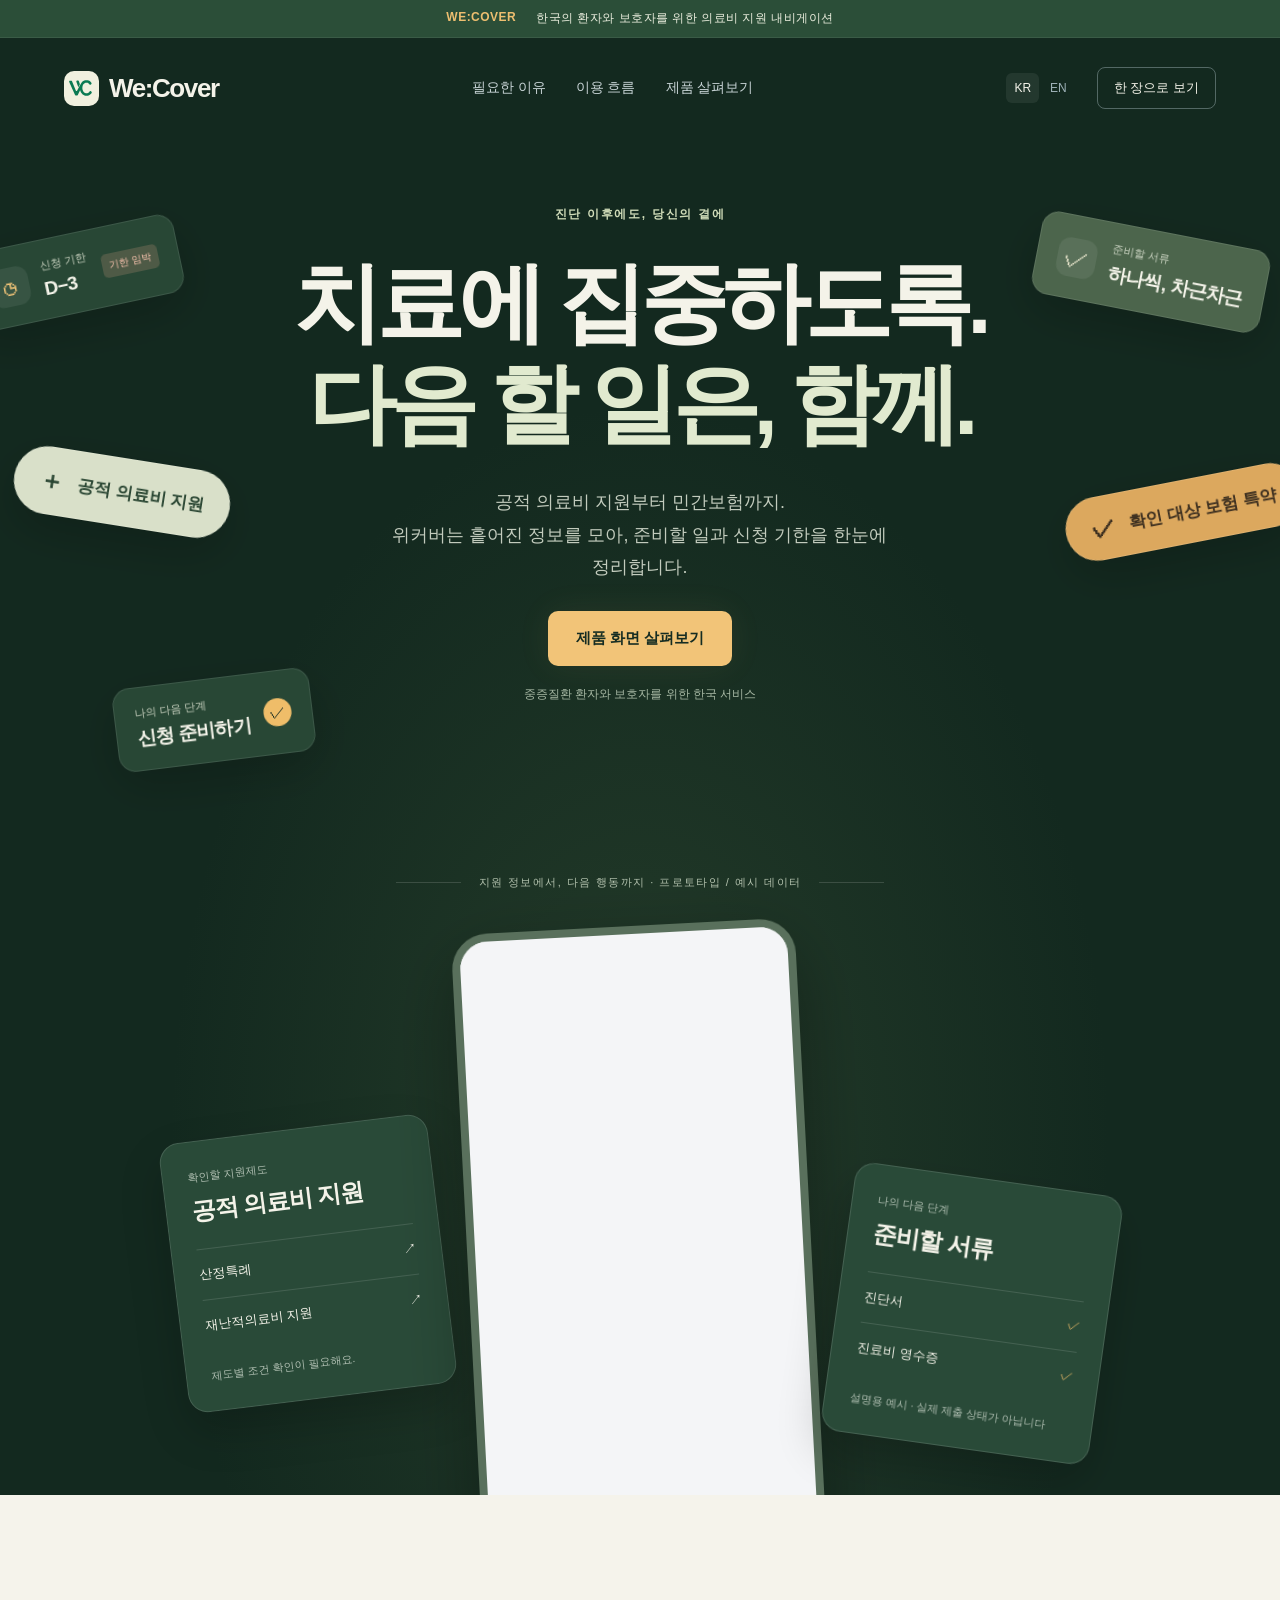
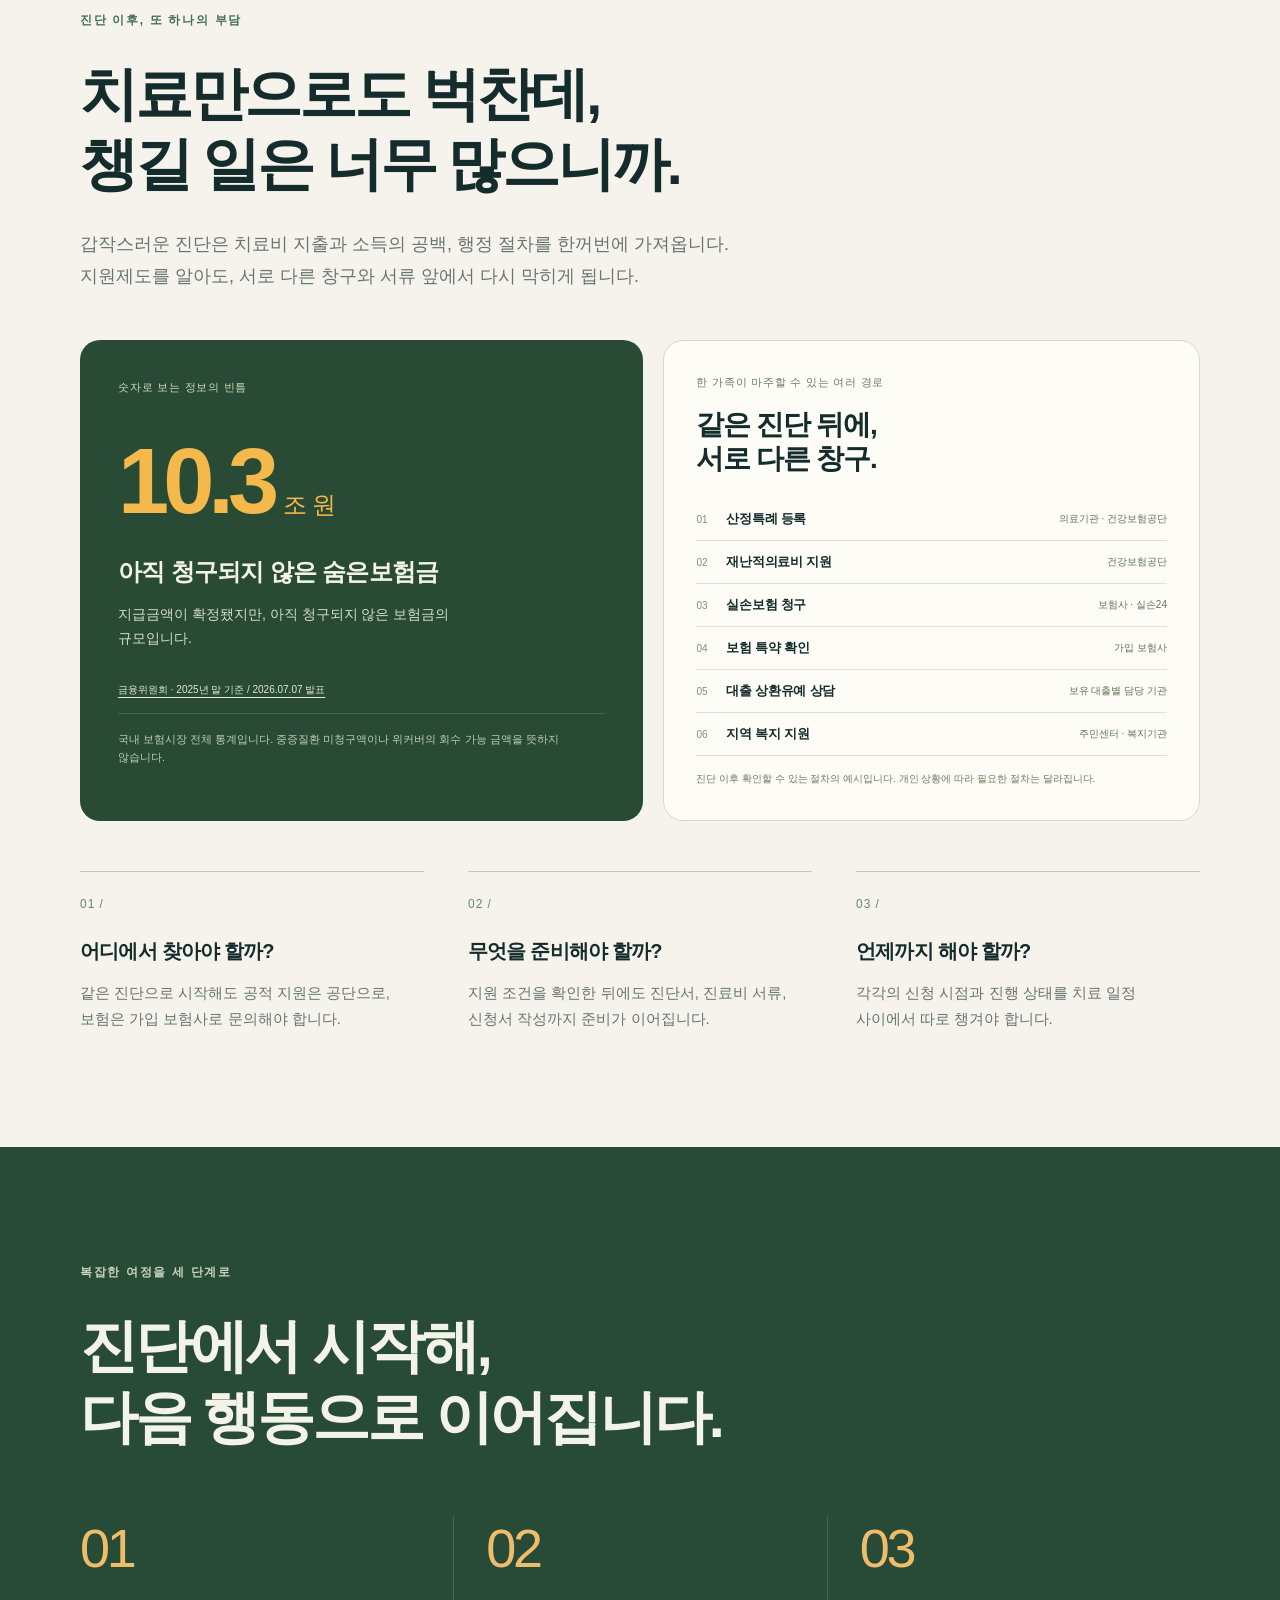
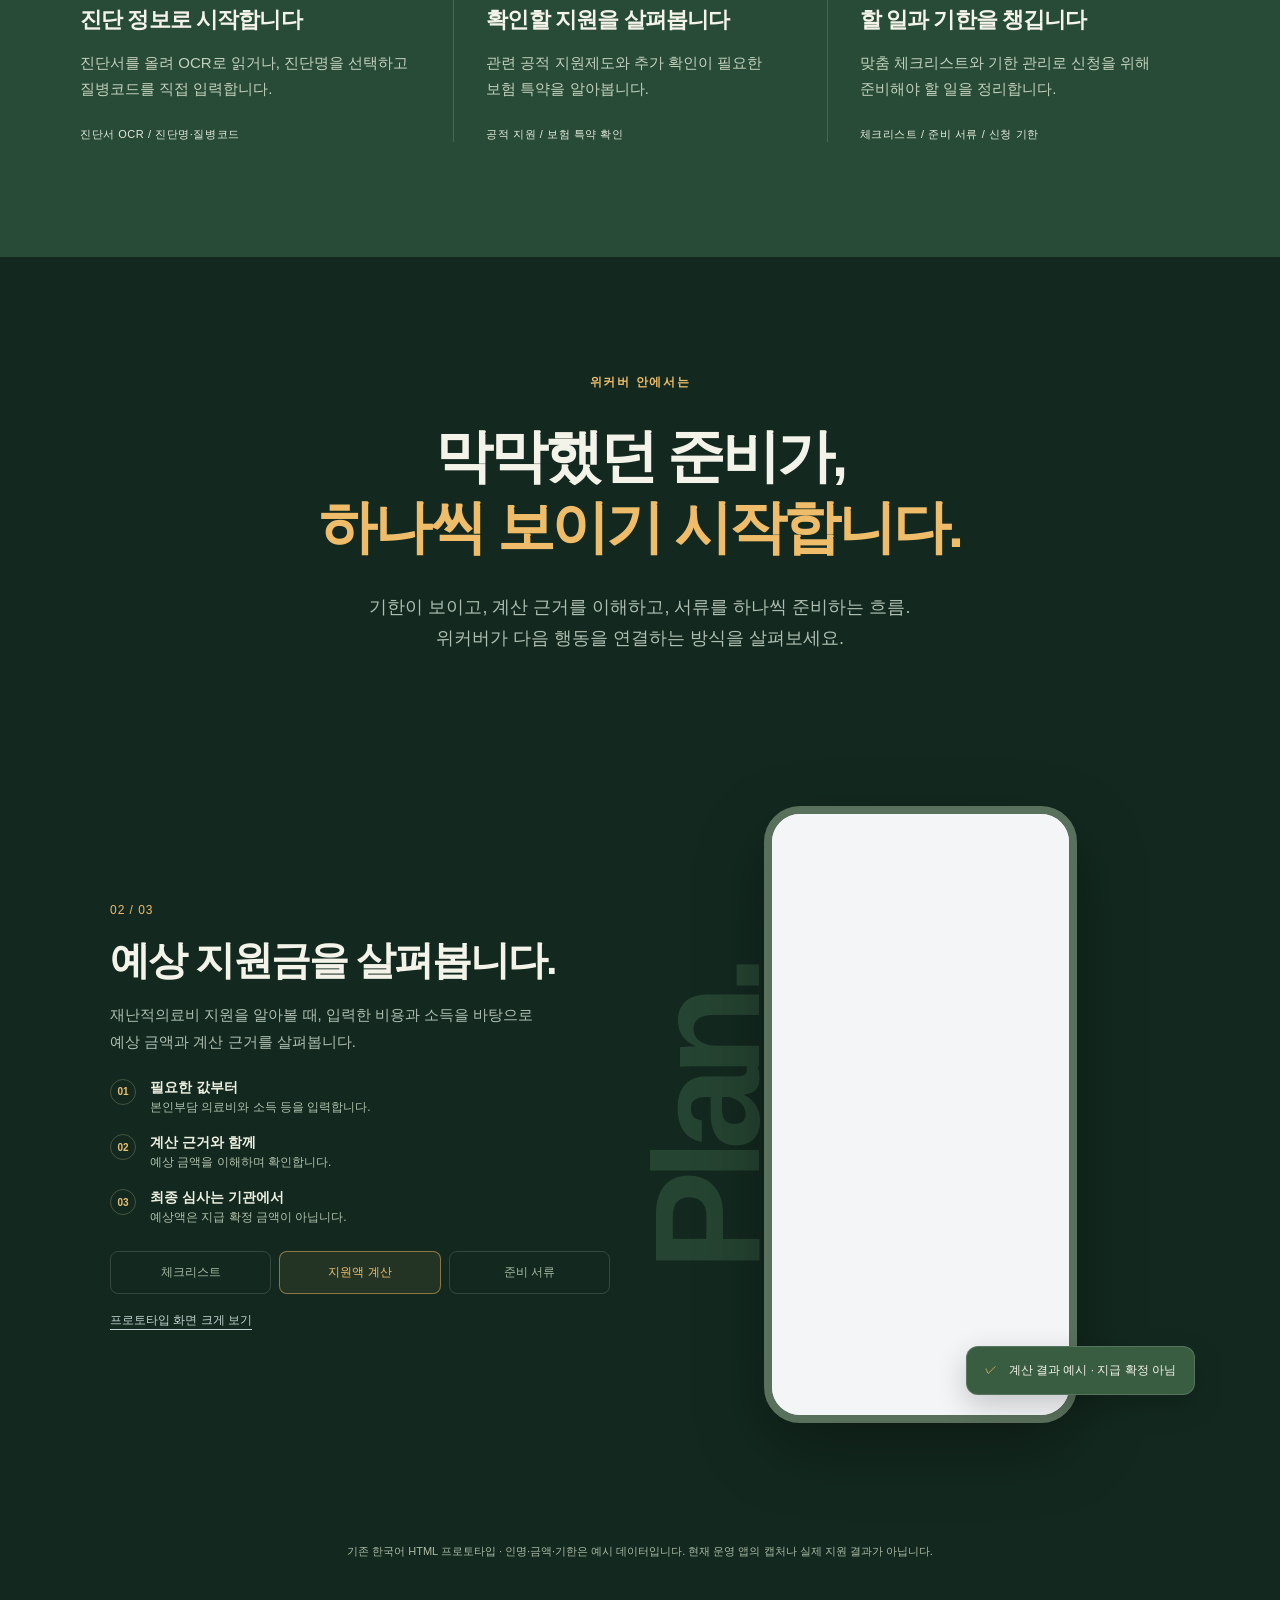
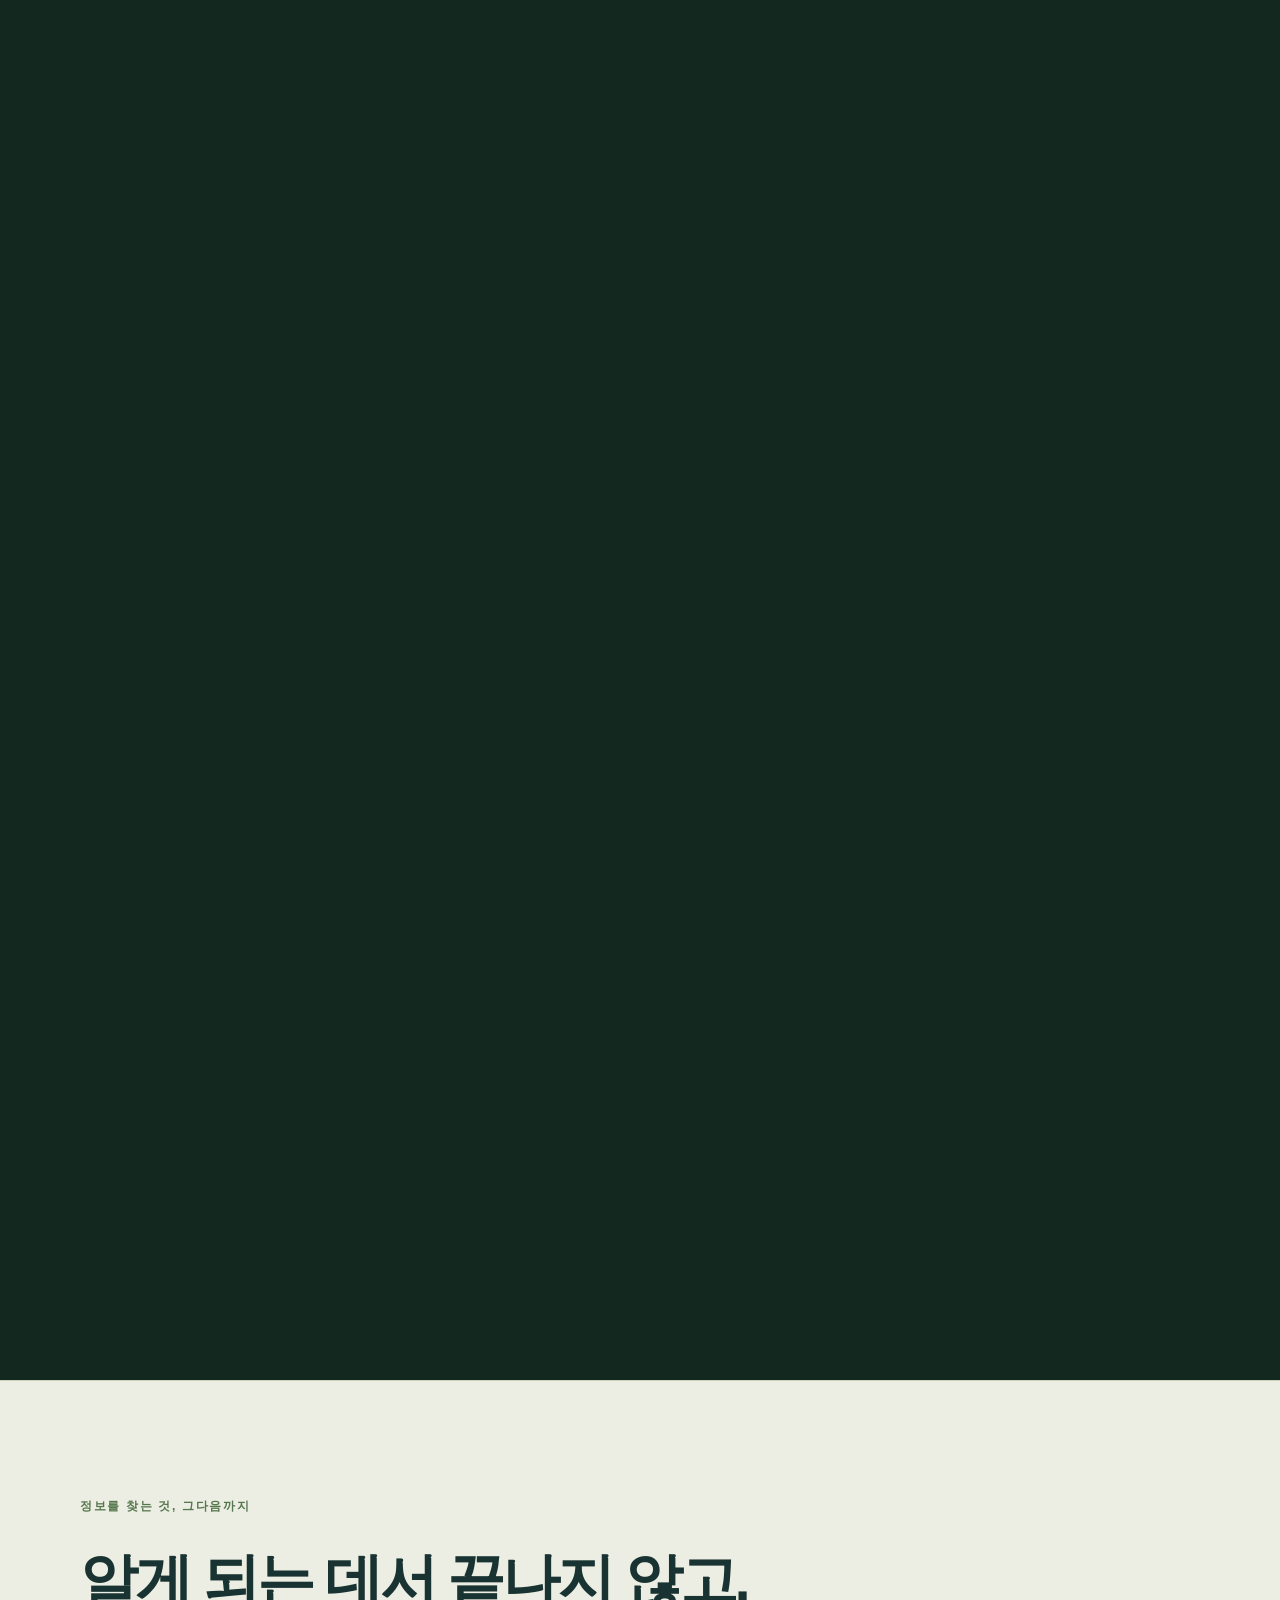
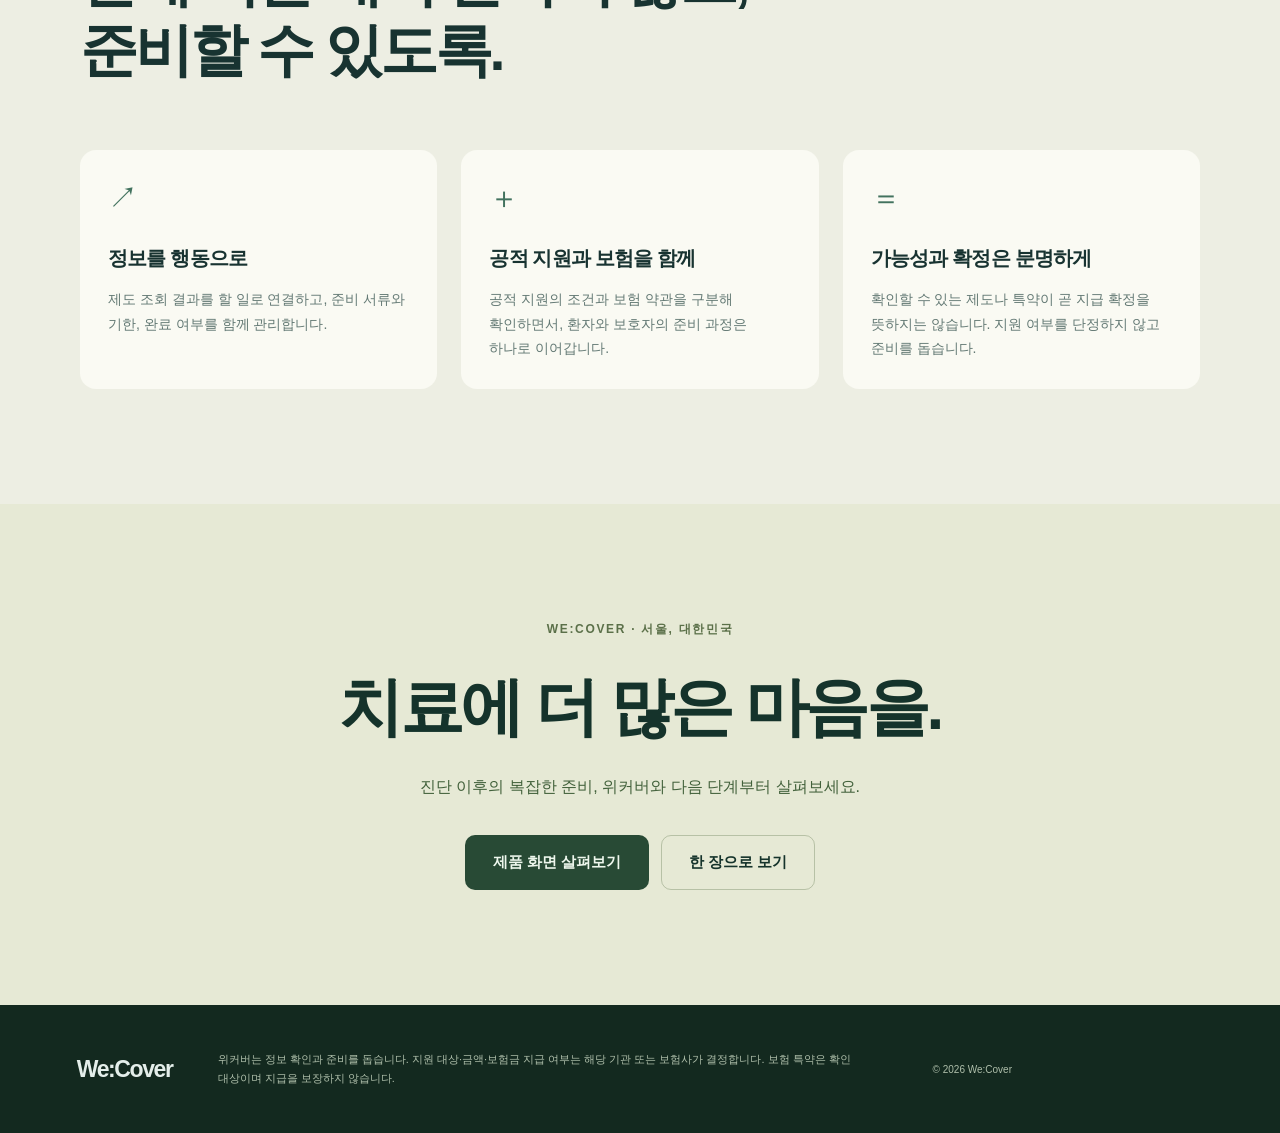
==== index.html @ 6bcbb52e "Import completed bilingual WeCover landing and prototype assets" ====
<!doctype html>
<html lang="ko"><head><meta charset="utf-8"><meta name="viewport" content="width=device-width,initial-scale=1"><meta name="theme-color" content="#071c22"><meta name="description" content="위커버, 진단 이후 다음 할 일을."><title>We:Cover</title><link rel="stylesheet" href="style.css"><script defer src="content.js"></script></head><body>
<a class="skip" href="#main" data-t="skip">본문으로 이동</a>
<div class="event-bar"><b>WE:COVER</b><span data-t="event"></span></div>
<header class="nav"><a class="brand" href="#" aria-label="WeCover home"><span class="brand-mark"><img src="assets/wecover-mark.svg" alt="" width="27" height="22"></span>We:Cover</a><nav aria-label="Main"><a href="#why" data-t="navWhy"></a><a href="#how" data-t="navHow"></a><a href="#product" data-t="navProduct"></a></nav><div class="nav-actions"><div class="language" aria-label="Language"><button data-lang="ko">KR</button><button data-lang="en">EN</button></div><a class="nav-cta onepager-link" href="?view=onepager&amp;lang=ko" data-t="onepager"></a></div></header>
<main id="main"><section class="hero" aria-labelledby="hero-title"><div class="orbit" aria-hidden="true"><div class="float-card card-a"><span class="mini-icon">◷</span><div><small data-t="floatDue"></small><strong>D−3</strong></div><span class="tag coral" data-t="floatSoon"></span></div><div class="float-card card-b"><span class="mini-icon">✓</span><div><small data-t="floatDocs"></small><strong data-t="floatReady"></strong></div></div><div class="float-pill card-c"><span>＋</span><span data-t="scope1"></span></div><div class="float-pill card-d"><span>✓</span><span data-t="floatInsurance"></span></div><div class="float-card card-e"><div><small data-t="floatNext"></small><strong data-t="floatTask"></strong></div><span class="check">✓</span></div></div>
<div class="hero-copy"><p class="eyebrow" data-t="eyebrow"></p><h1 id="hero-title" data-t="heroTitle"></h1><p class="hero-body" data-t="heroBody"></p><a class="button mint" href="#product" data-t="heroCta"></a><p class="hero-note" data-t="heroNote"></p></div>
<div class="hero-preview"><div class="preview-label"><i></i><span data-t="previewLabel"></span><i></i></div><div class="preview-screens"><div class="preview-side"><span data-t="previewSupport"></span><strong data-t="scope1"></strong><div class="mini-row"><span data-t="supportA"></span><span>↗</span></div><div class="mini-row"><span data-t="supportB"></span><span>↗</span></div><p data-t="supportNote"></p></div><div class="phone hero-phone"><iframe src="screens/19.html" title="위커버 기한 임박 체크리스트 HTML 프로토타입" sandbox tabindex="-1"></iframe></div><div class="preview-side preview-right"><span data-t="floatNext"></span><strong data-t="floatDocs"></strong><div class="mini-row"><span data-t="docA"></span><span class="mint-text">✓</span></div><div class="mini-row"><span data-t="docB"></span><span class="mint-text">✓</span></div><p data-t="sample"></p></div></div></div></section>
<section id="why" class="problem section"><p class="eyebrow" data-t="problemEyebrow"></p><h2 data-t="problemTitle"></h2><p class="lead" data-t="problemBody"></p><div class="evidence-band"><article class="evidence-stat"><p class="evidence-kicker" data-t="evidenceKicker"></p><div class="evidence-number" data-t="evidenceNumber"></div><h3 data-t="evidenceTitle"></h3><p class="evidence-definition" data-t="evidenceDefinition"></p><a href="https://www.fsc.go.kr/no010101/87270" target="_blank" rel="noopener" class="evidence-source" data-t="evidenceSource"></a><p class="evidence-scope" data-t="evidenceScope"></p></article><article class="pathways"><p class="evidence-kicker" data-t="pathwayKicker"></p><h3 data-t="pathwayTitle"></h3><div class="pathway-list"><div><span>01</span><strong data-t="path1"></strong><small data-t="channel1"></small></div><div><span>02</span><strong data-t="path2"></strong><small data-t="channel2"></small></div><div><span>03</span><strong data-t="path3"></strong><small data-t="channel3"></small></div><div><span>04</span><strong data-t="path4"></strong><small data-t="channel4"></small></div><div><span>05</span><strong data-t="path5"></strong><small data-t="channel5"></small></div><div><span>06</span><strong data-t="path6"></strong><small data-t="channel6"></small></div></div><p class="pathway-note" data-t="pathwayNote"></p></article></div><div class="problem-grid"><article><span class="index">01 /</span><h3 data-t="pain1Title"></h3><p data-t="pain1Body"></p></article><article><span class="index">02 /</span><h3 data-t="pain2Title"></h3><p data-t="pain2Body"></p></article><article><span class="index">03 /</span><h3 data-t="pain3Title"></h3><p data-t="pain3Body"></p></article></div></section>
<section id="how" class="how section"><p class="eyebrow" data-t="howEyebrow"></p><h2 data-t="howTitle"></h2><div class="steps"><article><span class="step-number">01</span><h3 data-t="step1Title"></h3><p data-t="step1Body"></p><span class="step-detail" data-t="step1Detail"></span></article><article><span class="step-number">02</span><h3 data-t="step2Title"></h3><p data-t="step2Body"></p><span class="step-detail" data-t="step2Detail"></span></article><article><span class="step-number">03</span><h3 data-t="step3Title"></h3><p data-t="step3Body"></p><span class="step-detail" data-t="step3Detail"></span></article></div></section>
<section id="product" class="product"><div class="product-intro section"><p class="eyebrow" data-t="productEyebrow"></p><h2 data-t="productTitle"></h2><p class="lead" data-t="productBody"></p></div><div class="product-track"><div class="product-sticky"><div class="product-copy"><span class="index" id="panel-number"></span><h3 id="feature-title"></h3><p id="feature-body"></p><div id="feature-tags"></div><ol class="feature-insights" id="feature-insights"></ol><div class="feature-switch" role="group" aria-label="제품 화면 선택"><button data-feature="0" data-t="feature1"></button><button data-feature="1" data-t="feature2"></button><button data-feature="2" data-t="feature3"></button></div><a id="screen-link" class="text-link" href="screens/19.html" target="_blank" rel="noopener" data-t="openScreen"></a></div><div class="product-stage"><span class="stage-word" aria-hidden="true">Next.</span><div class="phone product-phone"><iframe data-screen="0" src="screens/19.html" sandbox title="체크리스트 · 한국어 HTML 프로토타입" tabindex="-1"></iframe><iframe data-screen="1" src="screens/39.html" sandbox title="지원액 계산 · 한국어 HTML 프로토타입" tabindex="-1" hidden loading="lazy"></iframe><iframe data-screen="2" src="screens/27.html" sandbox title="준비 서류 · 한국어 HTML 프로토타입" tabindex="-1" hidden loading="lazy"></iframe></div><div class="stage-chip"><span class="mint-text">✓</span><span id="stage-chip-text"></span></div></div><p class="prototype-note" data-t="prototypeNote"></p></div></div></section>
<section class="trust section" id="trust"><p class="eyebrow" data-t="trustEyebrow"></p><h2 data-t="trustTitle"></h2><div class="trust-grid"><article><span class="trust-symbol">↗</span><h3 data-t="trust1Title"></h3><p data-t="trust1Body"></p></article><article><span class="trust-symbol">＋</span><h3 data-t="trust2Title"></h3><p data-t="trust2Body"></p></article><article><span class="trust-symbol">＝</span><h3 data-t="trust3Title"></h3><p data-t="trust3Body"></p></article></div></section>
<section class="closing section"><p class="eyebrow" data-t="closingEyebrow"></p><h2 data-t="closingTitle"></h2><p data-t="closingBody"></p><div class="closing-actions"><a class="button dark" href="#product" data-t="heroCta"></a><a class="button outline onepager-link" href="?view=onepager&amp;lang=ko" data-t="onepager"></a><button class="button outline" id="print-button" data-t="print"></button></div></section></main>
<footer><a class="brand" href="#">We:Cover</a><p data-t="footer"></p><span>© 2026 We:Cover</span></footer><noscript>위커버는 한국의 환자와 보호자를 위한 의료비 지원 내비게이션입니다. KR/EN 소개를 보려면 JavaScript를 활성화해 주세요.</noscript></body></html>
---- style.css ----
:root{--bg:#13291f;--ink:#f4f3e9;--muted:#afbeb1;--mint:#efbd69;--line:#ffffff20;--font:Inter,"Segoe UI","Malgun Gothic",sans-serif}*{box-sizing:border-box}html{scroll-behavior:smooth;scroll-padding-top:86px}body{margin:0;background:var(--bg);color:var(--ink);font-family:var(--font);font-size:16px;-webkit-font-smoothing:antialiased}a{color:inherit;text-decoration:none}button{font:inherit;cursor:pointer}button,a{-webkit-tap-highlight-color:transparent}button:focus-visible,a:focus-visible{outline:3px solid #ffba89;outline-offset:5px}h1,h2,h3,p{margin:0}h1,h2,h3{word-break:keep-all;text-wrap:balance}p{word-break:keep-all;line-height:1.75}button{color:inherit}section{scroll-margin-top:30px}.skip{position:fixed;left:20px;top:-100px;z-index:20;padding:15px;background:var(--mint);color:var(--bg)}.skip:focus{top:20px}.event-bar{display:flex;justify-content:center;gap:20px;padding:10px 20px;background:var(--mint);color:var(--bg);font-size:12px;letter-spacing:.04em}.nav{height:100px;padding:0 5%;display:flex;align-items:center;justify-content:space-between;gap:24px;position:relative;z-index:5}.brand{font-size:26px;font-weight:700;letter-spacing:-1.4px;display:flex;align-items:center;gap:10px}.brand-mark{display:grid;place-items:center;width:35px;height:35px;background:var(--mint);color:var(--bg);font-size:25px;border-radius:10px;letter-spacing:-3px;padding-right:3px}.nav nav,.nav-actions{display:flex;align-items:center;gap:30px}.nav nav{font-size:14px;color:#c7d3d5}.nav a:hover{color:var(--mint)}.nav-actions{gap:22px}.language{display:flex;gap:3px}.language button{font-size:12px;padding:8px;border:0;background:transparent;color:#9db1b7;border-radius:6px}.language button[aria-pressed=true]{color:var(--ink);background:#ffffff12}.nav-cta{border:1px solid #b5c9cd66;border-radius:8px;padding:11px 16px;font-size:13px}.hero{position:relative;overflow:hidden;padding-top:66px;background:radial-gradient(ellipse at 50% 74%,#375b3d77,transparent 52%)}.hero-copy{position:relative;text-align:center;z-index:2;margin:0 auto;max-width:890px;padding:0 25px}.eyebrow{font-size:12px;font-weight:600;letter-spacing:.14em;text-transform:uppercase;margin-bottom:28px;color:var(--mint)}h1{font-size:clamp(52px,6.9vw,106px);line-height:1.14;letter-spacing:-.07em;font-weight:650}h1 em{font-style:normal;color:var(--mint)}.hero-body{font-size:18px;line-height:1.8;max-width:545px;margin:32px auto 27px;color:#c2cbbd}.button{display:inline-flex;justify-content:center;align-items:center;padding:17px 27px;border-radius:10px;font-size:15px;font-weight:650;border:1px solid transparent;transition:transform .2s,background .2s}.button:hover{transform:translateY(-3px)}.mint{background:var(--mint);color:#152c22;box-shadow:0 0 35px #efbd6912}.hero-note{color:#a6b7a3;font-size:12px;margin-top:18px}.orbit{position:absolute;inset:0;pointer-events:none;z-index:1}.float-card,.float-pill{position:absolute;display:flex;gap:14px;align-items:center;border:1px solid #ffffff18;box-shadow:0 15px 50px #0003;animation:float 7s ease-in-out infinite;will-change:transform}.float-card{padding:18px 20px;background:#284735;border-radius:17px}.float-card small{display:block;font-size:11px;color:#cad3c1;margin-bottom:5px}.float-card strong{display:block;font-size:19px;letter-spacing:-.04em}.mini-icon{display:grid;place-items:center;width:39px;height:39px;border-radius:12px;background:#ffffff12;color:var(--mint);font-size:25px}.tag{font-size:10px;padding:5px 7px;border-radius:5px}.coral{background:#ecaa9130;color:#ffc7b2}.card-a{top:95px;left:-32px;rotate:-12deg}.card-b{top:92px;right:1%;rotate:11deg;animation-delay:-2s;background:#4c654c}.card-c{top:320px;left:1%;rotate:9deg;background:#d9e0c9;color:#294532}.float-pill{border-radius:50px;padding:17px 25px;font-size:17px;font-weight:600}.float-pill>span:first-child{font-size:24px}.card-d{top:342px;right:-24px;rotate:-11deg;background:#dca85e;color:#3e3020;animation-delay:-4s}.card-e{top:540px;left:9%;rotate:-7deg;animation-delay:-3s}.check{width:28px;height:28px;display:grid;place-items:center;border-radius:50%;background:var(--mint);color:var(--bg)}.hero-preview{position:relative;margin:100px auto 0;padding:0 24px;max-width:1100px;height:690px;z-index:2;transform:translateY(var(--rise,50px));transition:transform .12s linear}.preview-label{display:flex;gap:18px;align-items:center;justify-content:center;font-size:11px;letter-spacing:.13em;color:#b3c2ae;margin-bottom:36px}.preview-label i{height:1px;width:65px;background:#ffffff25}.preview-screens{display:flex;justify-content:center;align-items:center;gap:25px}.phone{border-radius:36px;border:8px solid #59705c;background:#f4f5f7;box-shadow:0 25px 70px #0005;overflow:hidden;position:relative;flex-shrink:0}.phone iframe{display:block;border:0;width:390px;height:790px;transform-origin:top left;background:#f4f5f7;pointer-events:none}.hero-phone{width:344px;height:677px;rotate:-3deg}.hero-phone iframe{transform:scale(.84)}.preview-side{width:270px;padding:25px;border:1px solid #ffffff20;border-radius:20px;background:#294a38;rotate:-7deg;box-shadow:0 20px 45px #0003}.preview-side>span{font-size:11px;color:var(--muted)}.preview-side>strong{display:block;margin:10px 0 22px;font-size:24px;letter-spacing:-1px}.mini-row{padding:16px 0;display:flex;justify-content:space-between;font-size:13px;border-top:1px solid var(--line);gap:12px}.preview-side p{font-size:11px;color:var(--muted);margin-top:16px}.preview-right{rotate:8deg;margin-top:100px}.mint-text{color:var(--mint)}.section{padding:115px max(6%,calc((100% - 1120px)/2))}h2{font-size:clamp(36px,4.5vw,64px);line-height:1.22;letter-spacing:-.055em;font-weight:600}.lead{max-width:650px;font-size:18px;color:var(--muted);margin-top:30px}.problem{background:#f5f3eb;color:#152c2c;position:relative}.problem .eyebrow{color:#427054}.problem .lead{color:#677575}.problem-grid,.steps,.trust-grid{display:grid;grid-template-columns:repeat(3,1fr);gap:44px;margin-top:65px}.problem-grid article{border-top:1px solid #bfcac4;padding-top:22px}.index{font-size:12px;letter-spacing:.08em;color:#64867e}.problem-grid h3,.steps h3,.trust-grid h3{font-size:22px;line-height:1.45;letter-spacing:-.04em;margin:25px 0 14px}.problem-grid p{font-size:15px;color:#677575}.how{background:#284b37}.how .eyebrow{color:#c7d4bb}.steps{gap:0}.steps article{padding:0 32px;border-left:1px solid #ffffff25}.steps article:first-child{padding-left:0;border:0}.step-number{font-size:54px;font-weight:350;color:var(--mint);letter-spacing:-.06em}.steps p{font-size:15px;color:#c2d1bd}.step-detail{display:block;font-size:11px;margin-top:25px;color:#e4ecdb;letter-spacing:.05em}.product-intro{padding-bottom:30px;text-align:center}.product-intro .lead{margin-left:auto;margin-right:auto}.product-track{height:255vh;min-height:1750px;position:relative}.product-sticky{position:sticky;top:0;height:100vh;min-height:740px;max-width:1120px;margin:auto;display:grid;grid-template-columns:1fr 1fr;align-items:center;gap:60px;padding:45px 30px 85px}.product-copy .index{color:var(--mint)}.product-copy h3{font-size:46px;line-height:1.25;letter-spacing:-.05em;margin:24px 0}.product-copy>p{font-size:17px;color:var(--muted);max-width:440px}#feature-tags{display:flex;flex-wrap:wrap;gap:8px;margin-top:24px}#feature-tags span{padding:7px 11px;border:1px solid var(--line);border-radius:30px;font-size:11px;color:#b2c6c6}.feature-switch{display:flex;flex-direction:column;margin-top:35px;gap:0;border-top:1px solid var(--line)}.feature-switch button{background:none;border:0;border-bottom:1px solid var(--line);padding:17px 8px;color:#a8b9a3;text-align:left;font-size:14px;display:flex;align-items:center;gap:15px}.feature-switch button:before{content:'';width:6px;height:6px;background:#3b5558;border-radius:50%}.feature-switch button[aria-pressed=true]{color:var(--mint)}.feature-switch button[aria-pressed=true]:before{background:var(--mint);box-shadow:0 0 12px #efbd6988}.text-link{display:inline-block;font-size:12px;text-decoration:underline;text-underline-offset:5px;color:#c4d4d3;margin-top:25px}.product-stage{position:relative;display:flex;justify-content:center;align-items:center;min-height:610px}.stage-word{position:absolute;font-size:150px;letter-spacing:-.07em;font-weight:700;color:#31543d;rotate:-90deg;left:-115px;top:225px;opacity:.65}.product-phone{width:313px;height:617px;z-index:1}.product-phone iframe{transform:scale(.762)}.stage-chip{position:absolute;bottom:28px;right:-25px;z-index:2;background:#395d40;box-shadow:0 10px 30px #0003;border:1px solid #ffffff25;border-radius:12px;padding:18px 23px;display:flex;gap:12px;font-size:13px}.prototype-note{position:absolute;bottom:24px;left:30px;right:30px;text-align:center;font-size:11px;color:#acbba5}.trust{background:#edeee3;color:#183331}.trust .eyebrow{color:#487368}.trust-grid{gap:24px}.trust-grid article{padding:28px;background:#fafaf3;border-radius:16px}.trust-symbol{color:#42725e;font-size:30px}.trust-grid h3{font-size:20px;margin-top:25px}.trust-grid p{font-size:14px;color:#637974}.closing{background:var(--mint);color:#15332b;text-align:center}.closing .eyebrow{color:#466639}.closing h2{font-size:clamp(36px,5vw,72px)}.closing>p:not(.eyebrow){max-width:580px;margin:27px auto 0;color:#42613b}.closing-actions{display:flex;justify-content:center;gap:12px;flex-wrap:wrap;margin-top:34px}.dark{background:#132d28;color:#eef7ed}.outline{background:transparent;border-color:#42613b70}.closing #print-button{display:none}footer{display:flex;gap:45px;align-items:center;padding:45px 6%;color:#afbfab}footer .brand{font-size:23px;color:#e4eeea}footer p{font-size:11px;max-width:670px}footer>span{white-space:nowrap;font-size:10px}html[lang=en] h1{font-size:clamp(52px,7.2vw,104px);letter-spacing:-.065em;line-height:1.03}html[lang=en] .hero-body{max-width:525px}html[lang=en] .float-card strong{font-size:17px}@keyframes float{0%,100%{transform:translateY(0)}50%{transform:translateY(-16px)}}
@media(min-width:1500px){.card-a{left:8%}.card-b{right:8%}.card-c{left:6%}.card-d{right:5%}.card-e{left:15%}}
@media(max-width:1050px){.nav nav{gap:18px}.nav-actions{gap:10px}.float-card{padding:12px}.card-a{left:-85px}.card-b{right:-60px}.card-c{left:-80px;font-size:13px}.card-d{right:-70px;font-size:13px}.card-e{left:2%;top:560px}.hero-copy{max-width:720px}.hero-body{max-width:510px}.preview-side{width:225px;padding:20px}.preview-screens{gap:15px}.product-sticky{gap:25px}.product-copy h3{font-size:40px}.stage-chip{right:0}.problem-grid{gap:25px}.steps article{padding:0 22px}}
@media(max-width:700px){.event-bar{font-size:10px;padding:9px 14px;gap:12px}.nav{height:78px;padding:0 22px;gap:12px}.brand{font-size:22px;gap:7px}.brand-mark{width:28px;height:28px;font-size:22px;border-radius:8px}.nav nav{display:none}.nav-actions{gap:8px}.nav-cta{font-size:10px;padding:9px}.language button{font-size:11px;padding:7px 5px}.hero{padding-top:100px}.hero-copy{padding:0 23px}.hero .eyebrow{font-size:10px;letter-spacing:.09em;margin-bottom:20px}h1{font-size:clamp(40px,10.9vw,70px);letter-spacing:-.065em;line-height:1.23}html[lang=en] h1{font-size:clamp(47px,11.9vw,75px);line-height:1.02}.hero-body{font-size:15px;margin:24px auto;max-width:440px;line-height:1.8}.hero-note{font-size:10px}.button{font-size:14px;padding:15px 22px}.card-a{top:6px;left:-24px;scale:.75;transform-origin:left center;rotate:-9deg}.card-b{top:12px;right:-12px;scale:.75;transform-origin:right center;rotate:10deg}.card-c,.card-d,.card-e{display:none}.hero-preview{height:545px;margin-top:55px;padding:0 16px;transform:none!important}.preview-label{font-size:9px;gap:10px}.preview-label i{width:25px}.preview-side{display:none}.hero-phone{width:304px;height:595px;border-width:7px;rotate:-3deg}.hero-phone iframe{transform:scale(.744)}.section{padding:74px 25px}h2{font-size:36px;line-height:1.3;letter-spacing:-.055em}.eyebrow{font-size:10px;margin-bottom:20px;letter-spacing:.1em}.lead{font-size:16px;margin-top:22px}.problem-grid,.steps,.trust-grid{grid-template-columns:1fr;gap:25px;margin-top:38px}.problem-grid article{padding-top:18px}.problem-grid h3{font-size:20px;margin:15px 0 10px}.problem-grid p{font-size:14px}.steps article,.steps article:first-child{padding:0 0 25px;border:0;border-bottom:1px solid var(--line)}.step-number{font-size:36px}.steps h3{font-size:22px;margin:10px 0}.step-detail{margin-top:15px}.product-intro{text-align:left;padding-bottom:20px}.product-track{height:auto;min-height:0}.product-sticky{position:relative;top:auto;height:auto;min-height:0;display:flex;flex-direction:column;gap:25px;padding:20px 25px 90px}.product-copy{width:100%}.product-copy h3{font-size:32px;margin:18px 0}.product-copy>p{font-size:15px}#feature-tags{margin-top:18px}.feature-switch{margin-top:25px;flex-direction:row;gap:5px;border:0}.feature-switch button{flex:1;justify-content:center;border:1px solid var(--line);border-radius:8px;padding:12px 6px;font-size:11px;gap:0}.feature-switch button:before{display:none}.feature-switch button[aria-pressed=true]{border-color:#efbd6999;background:#efbd690d}.text-link{font-size:11px;margin-top:18px}.product-stage{width:100%;min-height:590px;margin-top:8px}.product-phone{width:298px;height:586px;border-width:7px}.product-phone iframe{transform:scale(.728)}.stage-word{font-size:110px;left:-65px;top:260px}.stage-chip{font-size:11px;right:-8px;bottom:30px;padding:14px}.prototype-note{font-size:10px;left:25px;right:25px;bottom:24px}.trust-grid{gap:15px}.trust-grid article{padding:24px}.trust-grid h3{margin-top:15px}.closing h2{font-size:39px}.closing>p:not(.eyebrow){font-size:15px}.closing-actions{gap:9px}footer{padding:35px 25px;display:block}footer p{margin:20px 0 16px;font-size:10px}footer>span{font-size:10px}}
@media(prefers-reduced-motion:reduce){html{scroll-behavior:auto}*,*:before,*:after{animation:none!important;transition:none!important}.hero-preview{transform:none!important}.product-track{height:auto;min-height:0}.product-sticky{position:relative;height:auto;min-height:740px}}
/* A compact, independent reading mode: no scroll-driven content. */
.onepager .orbit,.onepager .hero-preview,.onepager .product,.onepager .hero-note,.onepager .hero .button,.onepager .nav nav{display:none}.onepager .hero{padding:45px 25px}.onepager h1,.onepager:lang(en) h1{font-size:52px}.onepager .hero-body{max-width:730px}.onepager .section{padding-top:45px;padding-bottom:45px}.onepager h2{font-size:33px}.onepager .problem-grid,.onepager .steps,.onepager .trust-grid{margin-top:25px}.onepager .problem .lead{display:none}.onepager .step-number{font-size:34px}.onepager .steps h3,.onepager .problem-grid h3{font-size:18px;margin-top:15px}.onepager .trust-grid h3{font-size:17px}.onepager .trust-symbol{display:none}.onepager .closing #print-button{display:inline-flex}.onepager .closing .dark{display:none}.onepager .closing h2{font-size:36px}.onepager .closing>p:not(.eyebrow){margin-top:15px}.onepager footer{padding-top:25px;padding-bottom:25px}
@page{size:A4;margin:12mm}
@media print{*{animation:none!important;transition:none!important;box-shadow:none!important}html,body{width:186mm;margin:0;background:white!important;color:#173832!important;font-size:10px;print-color-adjust:exact;-webkit-print-color-adjust:exact}.event-bar,.nav,.orbit,.hero-preview,.hero-note,.hero .button,.product,.skip,.closing-actions{display:none!important}.section,.onepager .section{padding:5mm 0!important;background:white!important;color:#173832!important;break-inside:avoid}.hero,.onepager .hero{padding:3mm 0 6mm;background:white!important}.hero-copy{padding:0;max-width:100%}.eyebrow,.hero .eyebrow{font-size:8px!important;margin-bottom:9px!important;color:#447b57!important}.hero h1,.onepager h1,html[lang=en] .hero h1{font-size:33px!important;line-height:1.12!important}.hero h1 em{color:#3f8052}.hero-body,.onepager .hero-body{font-size:11px;line-height:1.55;margin:12px auto 0;max-width:155mm}.section h2,.onepager h2,.closing h2,.onepager .closing h2{font-size:23px!important;line-height:1.2}.problem .lead{display:none}.problem-grid,.steps,.trust-grid,.onepager .problem-grid,.onepager .steps,.onepager .trust-grid{grid-template-columns:repeat(3,1fr);gap:6mm;margin-top:14px}.problem-grid article{padding-top:9px}.problem-grid h3,.steps h3,.trust-grid h3,.onepager .problem-grid h3,.onepager .steps h3,.onepager .trust-grid h3{font-size:12px;margin:8px 0}.problem-grid p,.steps p,.trust-grid p{font-size:9px;line-height:1.6;color:#4e655b}.index{font-size:8px}.step-number,.onepager .step-number{font-size:22px;color:#4b7c51}.steps article,.steps article:first-child{padding:0;border:0}.step-detail{font-size:8px;margin-top:9px;color:#447b57}.trust-grid article{padding:0;background:transparent}.trust-symbol{display:none}.closing>p:not(.eyebrow),.onepager .closing>p:not(.eyebrow){font-size:10px;margin:10px auto 0}.closing{border-top:1px solid #aebfb2}footer,.onepager footer{padding:4mm 0 0;display:flex;gap:6mm;border-top:1px solid #aebfb2}footer .brand{font-size:16px;color:#173832}footer p{font-size:8px;line-height:1.5;margin:0}footer>span{font-size:7px}a{text-decoration:none!important}}

[hidden]{display:none!important}
.brand-mark img{display:block;width:27px;height:22px}.onepager #product{display:none}.onepager .hero .eyebrow{margin-bottom:18px}
@media(max-width:700px){.brand-mark img{width:22px;height:18px}.onepager h1,html[lang=en] .onepager h1{font-size:43px}.onepager .hero{padding:40px 20px}.preview-label{font-size:8px;letter-spacing:.04em}}
/* Palette informed by the final pitch deck: forest, ivory, amber. */
.event-bar{background:#2b4e38;color:#ecefdf;border-bottom:1px solid #ffffff12}.event-bar b{color:#edbe70}.hero h1 em{color:#e1eacf}.hero .eyebrow{color:#d0dcb9}.hero .mint{background:#f2c478}.brand-mark{background:#f1f0df}.brand-mark img{width:25px}.closing{background:#e6e9d5}.closing .eyebrow{color:#5b7049}.closing .dark{background:#284a35}.closing .outline{border-color:#70856066}.card-a .mini-icon{color:#f2c478}.card-b .mini-icon{color:#f0ecd3}.hero{background:radial-gradient(ellipse at 50% 74%,#46613f55,transparent 52%)}.hero-body{max-width:560px}.problem .lead{max-width:680px}.problem-grid{margin-top:50px}.problem-grid h3{font-size:20px}.how .step-number{color:#efbd69}.trust{border-top:1px solid #ccd1bd}.trust .eyebrow{color:#56774e}
.evidence-band{display:grid;grid-template-columns:1.05fr 1fr;gap:20px;margin-top:48px}.evidence-stat{background:#294b36;color:#f4f3e8;padding:38px;border-radius:20px;display:flex;flex-direction:column;align-items:flex-start}.evidence-kicker{font-size:11px;letter-spacing:.07em;color:#667d5d;margin-bottom:24px}.evidence-stat .evidence-kicker{color:#d0dabb}.evidence-number{font-size:92px;font-weight:550;letter-spacing:-.065em;line-height:1.1;color:#f4b84b;display:flex;align-items:baseline;gap:10px;flex-wrap:wrap;margin:10px 0 24px}.evidence-number span{font-size:24px;letter-spacing:-.03em;font-weight:400}.evidence-number .currency{font-size:13px;flex-basis:100%;margin-bottom:-2px;letter-spacing:.07em}.evidence-stat h3{font-size:24px;line-height:1.3;letter-spacing:-.03em}.evidence-definition{font-size:14px;color:#d5ddc9;margin-top:14px;max-width:390px}.evidence-source{font-size:10px;line-height:1.7;color:#e1e6d7;margin-top:30px;text-decoration:underline;text-underline-offset:4px}.evidence-scope{font-size:11px;line-height:1.65;color:#bdcdb6;margin-top:15px;border-top:1px solid #ffffff20;padding-top:16px}.pathways{border:1px solid #d7d9cb;border-radius:20px;padding:32px;background:#fdfcf6}.pathways .evidence-kicker{margin-bottom:16px}.pathways h3{font-size:28px;letter-spacing:-.045em;line-height:1.2;margin-bottom:23px}.pathway-list>div{display:grid;grid-template-columns:20px 1fr auto;align-items:center;gap:10px;padding:12px 0;border-bottom:1px solid #dfe3d6}.pathway-list>div>span{font-size:10px;color:#809276}.pathway-list strong{font-size:13px;font-weight:600;letter-spacing:-.02em}.pathway-list small{font-size:10px;color:#5f7458;text-align:right}.pathway-note{font-size:10px;line-height:1.65;color:#687c5f;margin-top:15px}.feature-insights{list-style:none;padding:0;margin:22px 0 0;display:grid;gap:15px}.feature-insights li{display:flex;gap:14px;align-items:flex-start}.insight-number{font-size:10px;font-weight:600;color:#ebc075;border:1px solid #d6c89944;border-radius:50%;width:26px;height:26px;flex:none;display:grid;place-items:center;margin-top:2px}.feature-insights strong{display:block;font-size:14px;line-height:1.5;font-weight:600;color:#edf0e1}.feature-insights p{font-size:12px;line-height:1.6;color:#b1c1ac}.product-copy h3{font-size:40px;margin:17px 0}.product-copy>p{font-size:15px}.product-copy #feature-tags{display:none}.feature-switch{flex-direction:row;gap:8px;border:0;margin-top:24px}.feature-switch button{flex:1;padding:12px 9px;border:1px solid #ffffff25;border-radius:8px;font-size:12px;justify-content:center;gap:0}.feature-switch button:before{display:none}.feature-switch button[aria-pressed=true]{background:#efbd6914;border-color:#efbd6980}.text-link{margin-top:18px}.stage-chip{font-size:12px;padding:15px 18px}.product-sticky{gap:60px}.product-copy{min-width:0}
@media(max-width:1050px){.evidence-stat{padding:28px}.pathways{padding:28px}.pathway-list>div{grid-template-columns:18px 1fr}.pathway-list small{grid-column:2;text-align:left;margin-top:-6px}.evidence-number{font-size:80px}.product-sticky{gap:25px}.feature-switch button{font-size:11px}}
@media(max-width:700px){.evidence-band{grid-template-columns:1fr;margin-top:32px;gap:16px}.evidence-stat,.pathways{padding:27px;border-radius:16px}.evidence-number{font-size:78px;margin:5px 0 20px}.evidence-number span{font-size:22px}.evidence-stat h3{font-size:22px}.evidence-kicker{font-size:10px}.evidence-definition{font-size:14px}.evidence-source{font-size:10px;margin-top:24px}.pathways h3{font-size:27px}.pathway-list>div{grid-template-columns:18px 1fr auto;gap:8px;padding:14px 0}.pathway-list small{grid-column:auto;font-size:9px;text-align:right;margin:0;max-width:100px}.pathway-list strong{font-size:12px}.pathway-note{font-size:10px}.problem-grid{margin-top:36px}.product-copy h3{font-size:32px}.feature-insights{gap:14px}.feature-insights p{font-size:13px}.feature-insights strong{font-size:15px}.insight-number{font-size:11px}.feature-switch button{font-size:11px;padding:13px 5px}.stage-chip{right:-5px;font-size:11px}.product-sticky{gap:25px}}
.onepager .evidence-band{margin-top:25px}.onepager .evidence-stat{padding:25px}.onepager .evidence-number{font-size:62px}.onepager .pathways{padding:25px}.onepager .pathways h3{font-size:24px}.onepager .problem-grid{display:none}
@media print{.evidence-band,.onepager .evidence-band{display:grid;grid-template-columns:1fr 1fr;gap:6mm;margin-top:12px}.evidence-stat,.onepager .evidence-stat,.pathways,.onepager .pathways{padding:12px!important;border:1px solid #cbd4c4;border-radius:8px;background:#f5f6ee!important;color:#183d27}.evidence-kicker{font-size:7px!important;margin-bottom:8px!important;color:#3f6542!important}.evidence-number,.onepager .evidence-number{font-size:39px;margin:0 0 8px;color:#376342}.evidence-number span{font-size:14px}.evidence-number .currency{font-size:7px}.evidence-stat h3,.pathways h3,.onepager .pathways h3{font-size:13px;margin-bottom:5px}.evidence-definition{font-size:8px;margin-top:7px;color:#425c40}.evidence-source{font-size:7px;line-height:1.4;margin-top:10px;color:#425c40}.evidence-scope{font-size:7px;padding-top:7px;margin-top:7px;line-height:1.4;color:#425c40}.pathway-list>div{grid-template-columns:13px 1fr auto;padding:4px 0;gap:6px}.pathway-list strong{font-size:8px}.pathway-list small{font-size:7px;grid-column:auto;text-align:right;margin:0}.pathway-list>div>span{font-size:7px}.pathway-note{font-size:7px;line-height:1.4;margin-top:6px}.problem-grid{display:none!important}.hero h1 em{color:#3f8052!important}.section,.onepager .section{padding:4mm 0!important}.steps,.trust-grid,.onepager .steps,.onepager .trust-grid{margin-top:10px}.section h2,.onepager h2,.closing h2,.onepager .closing h2{font-size:20px!important}.hero,.onepager .hero{padding:2mm 0 4mm!important}.hero h1,.onepager h1,html[lang=en] .hero h1{font-size:29px!important}.hero-body{font-size:10px;margin-top:8px}.closing>p:not(.eyebrow){font-size:9px}.trust-grid h3{font-size:11px!important}}
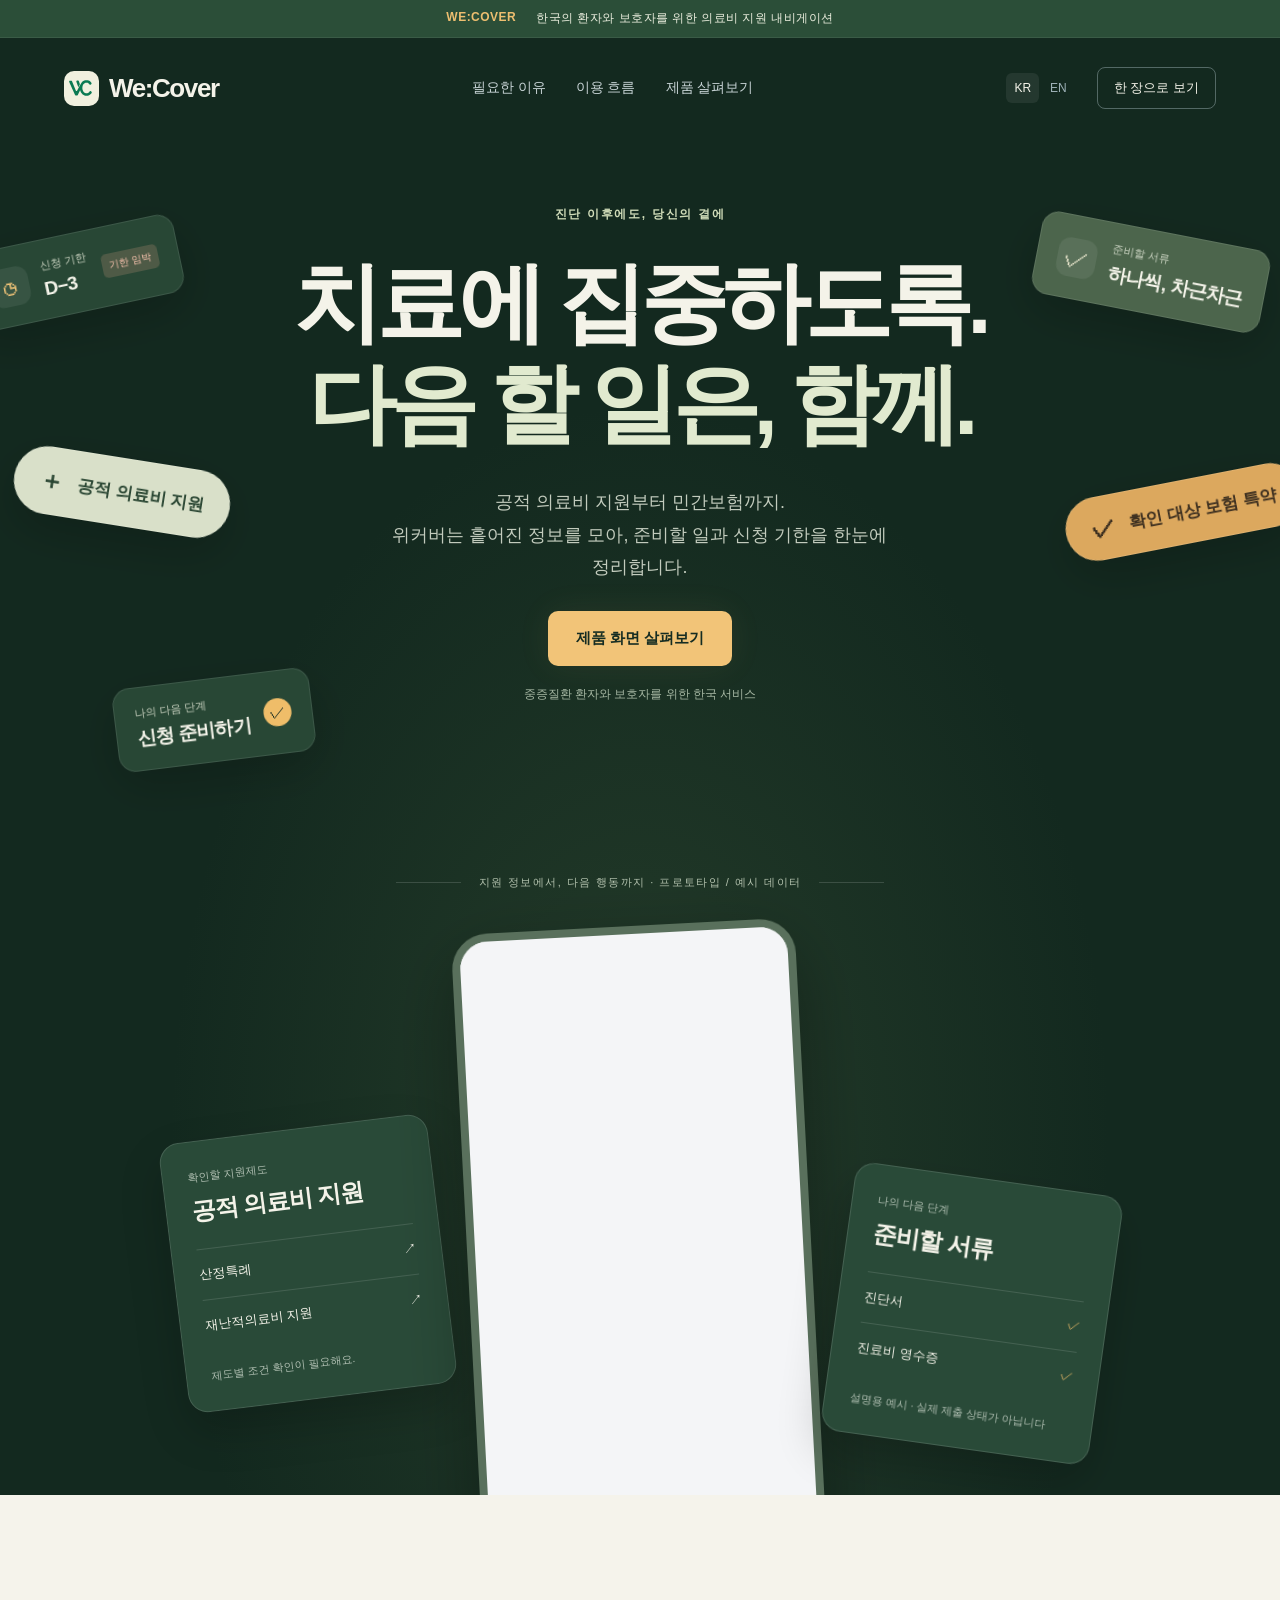
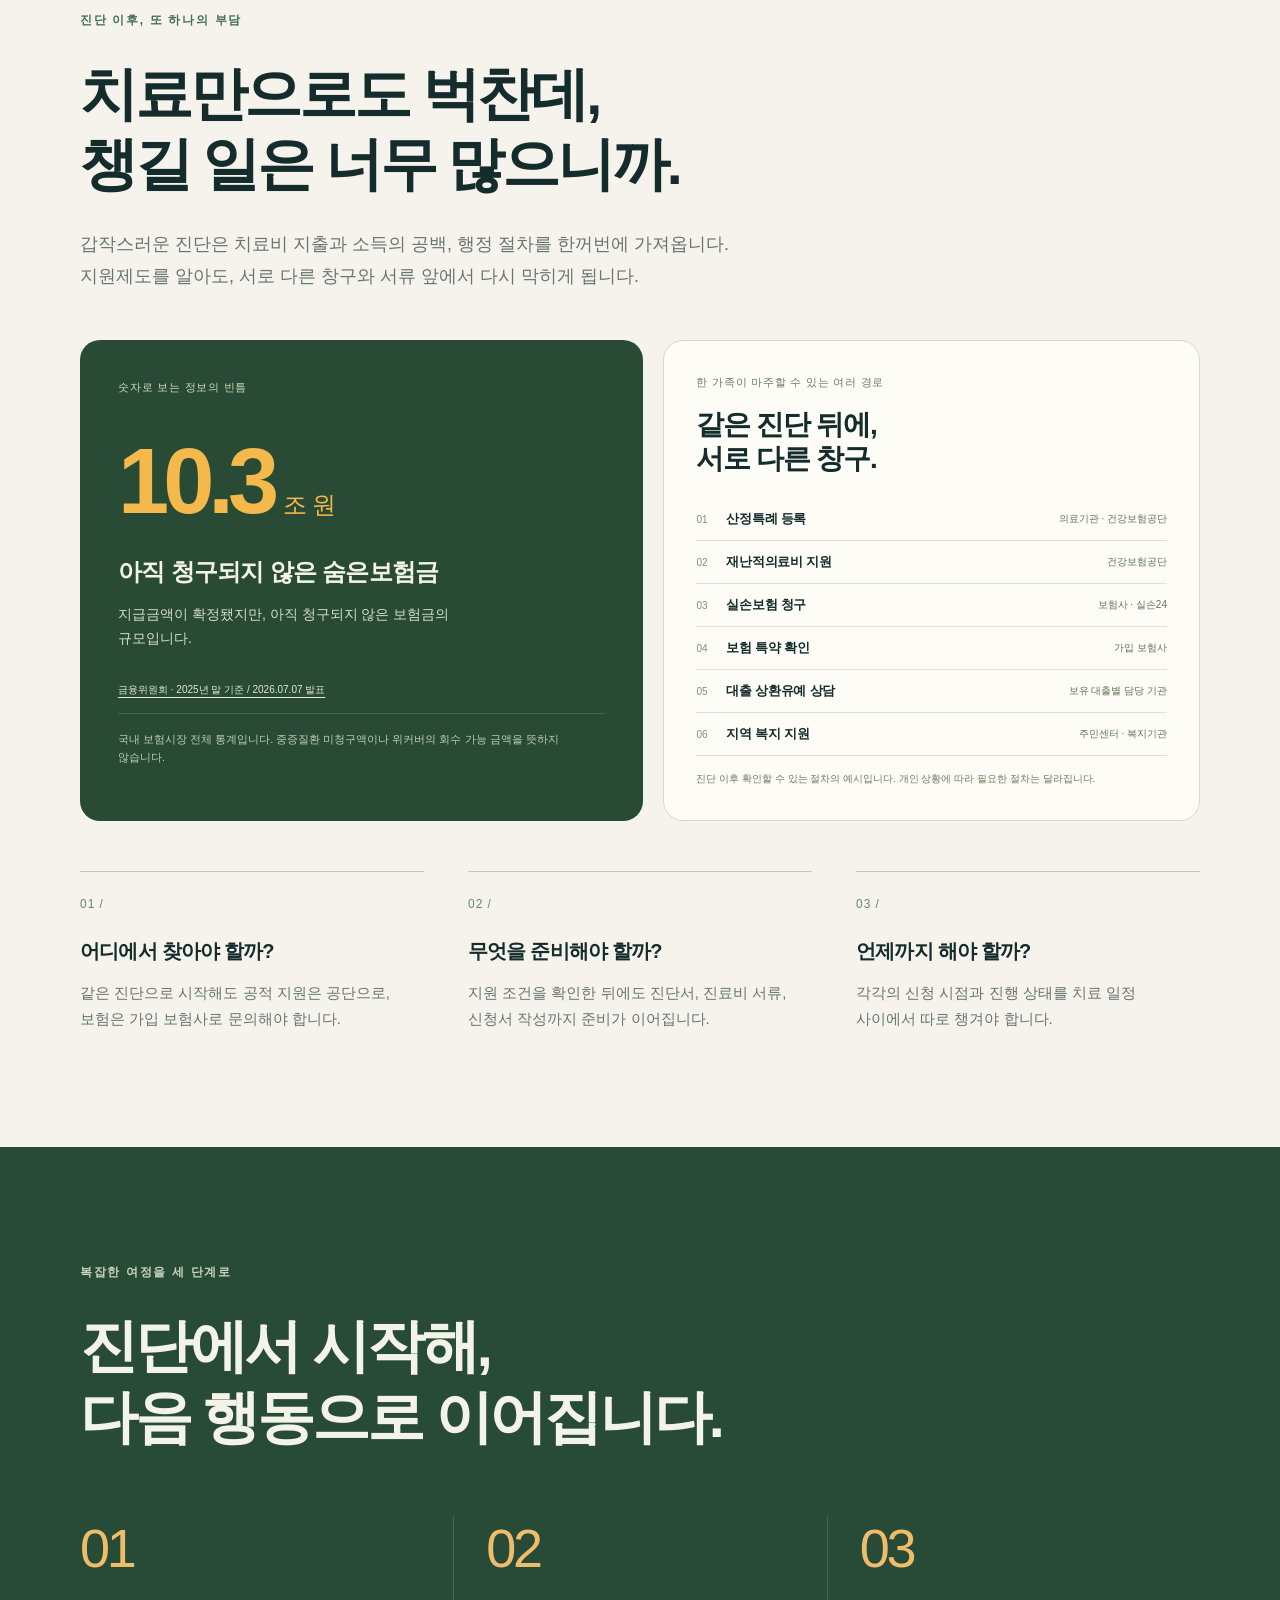
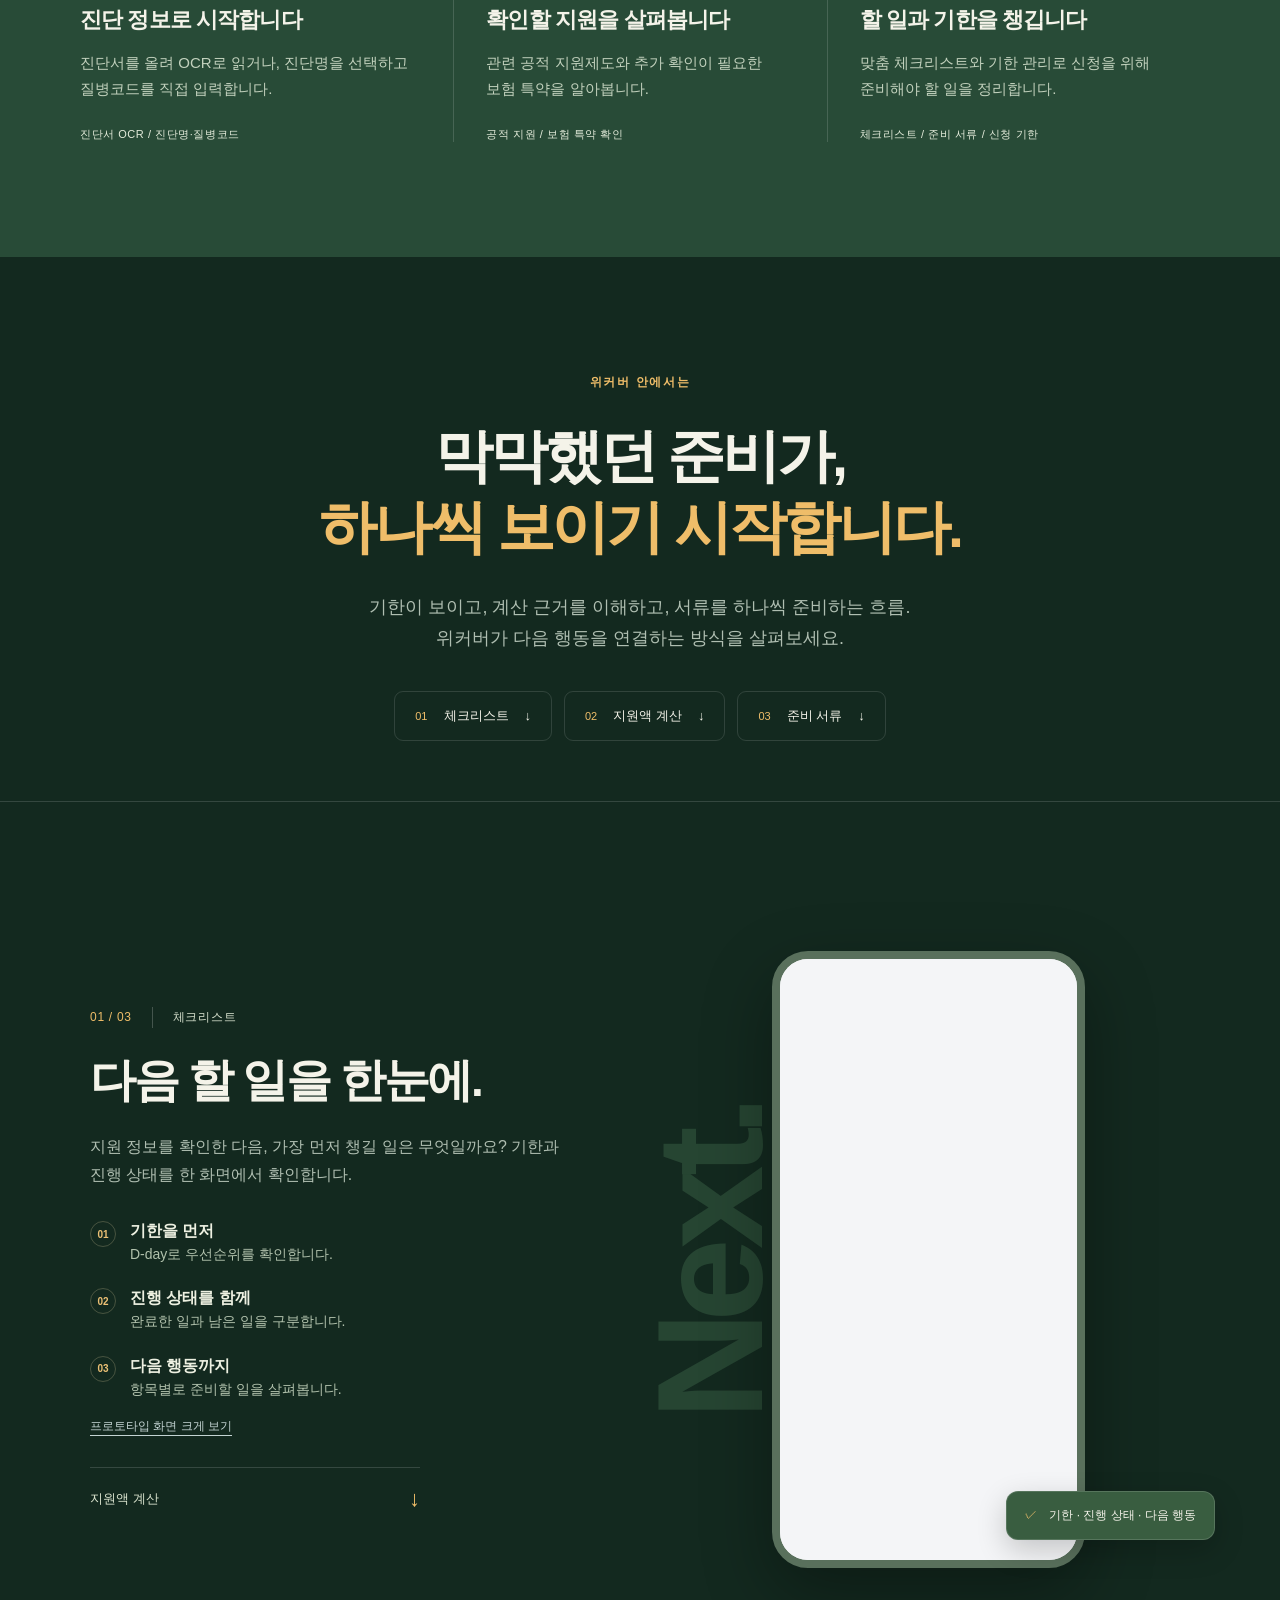
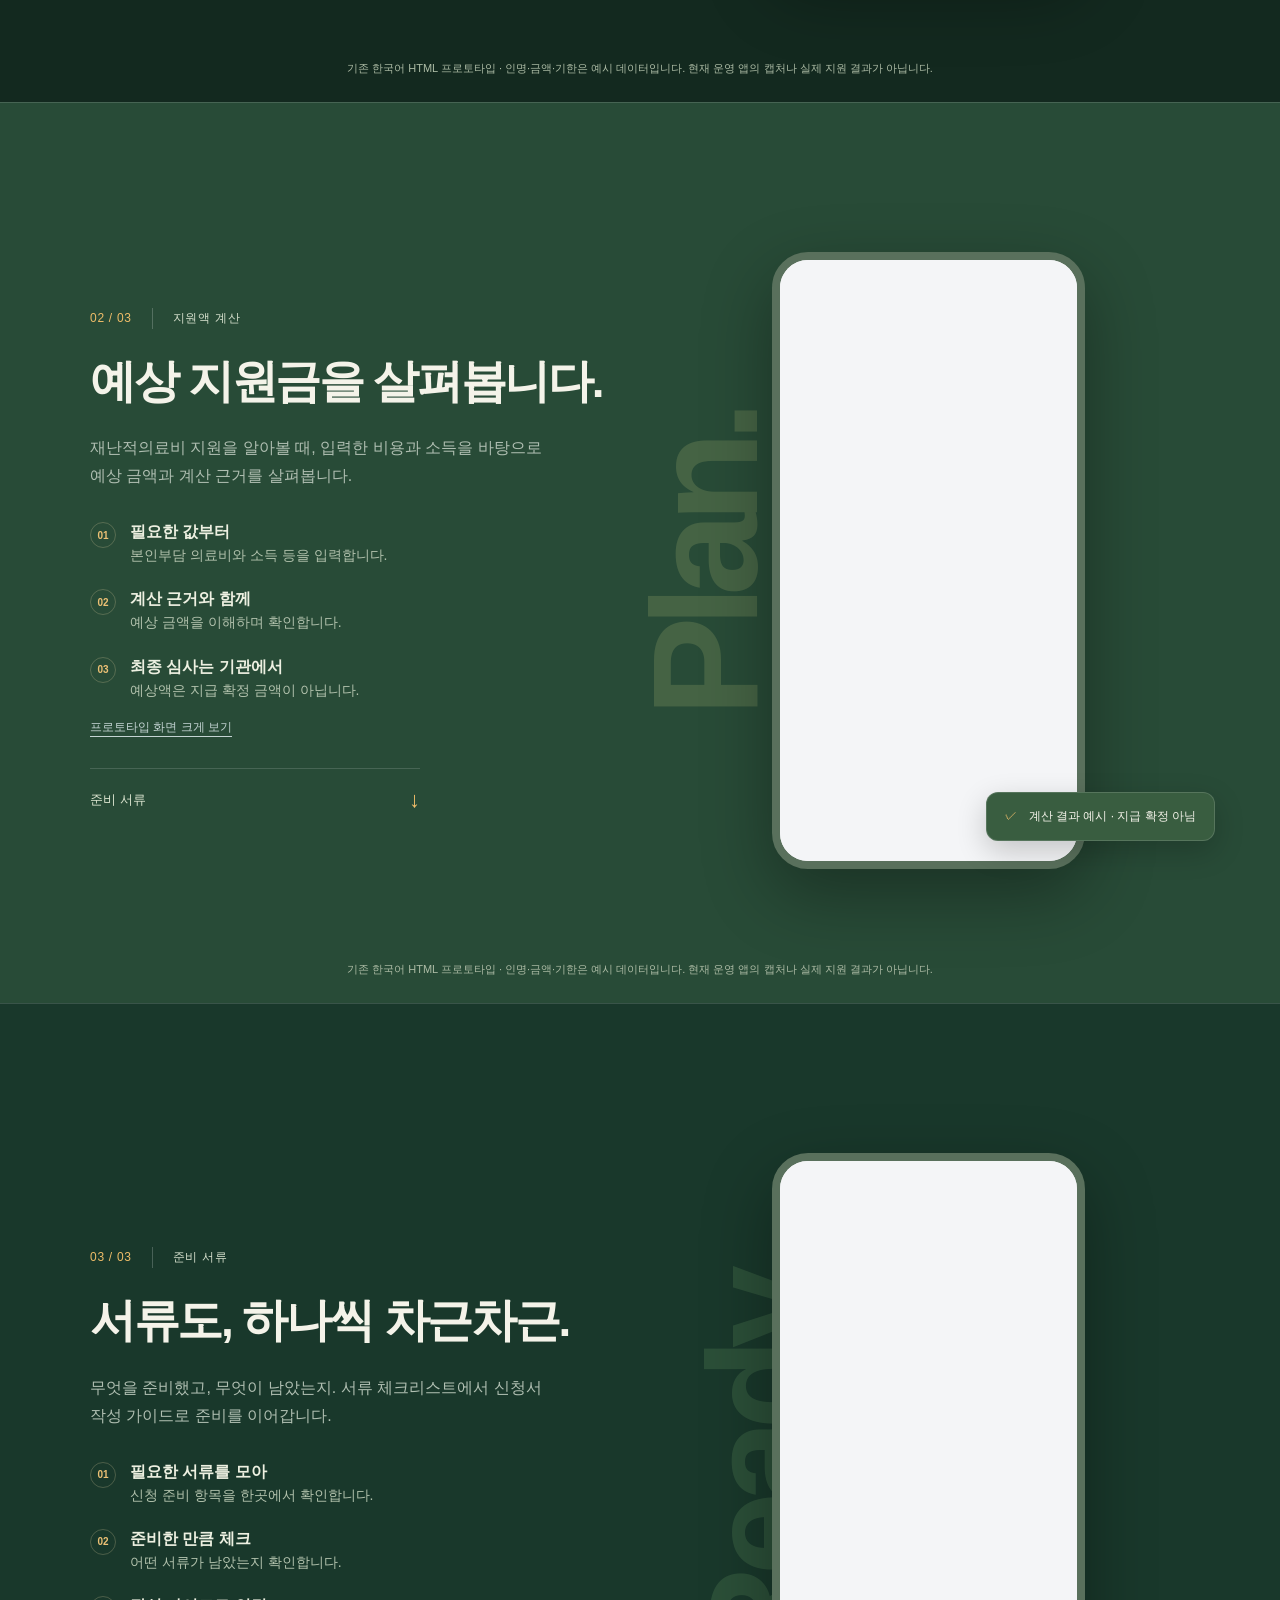
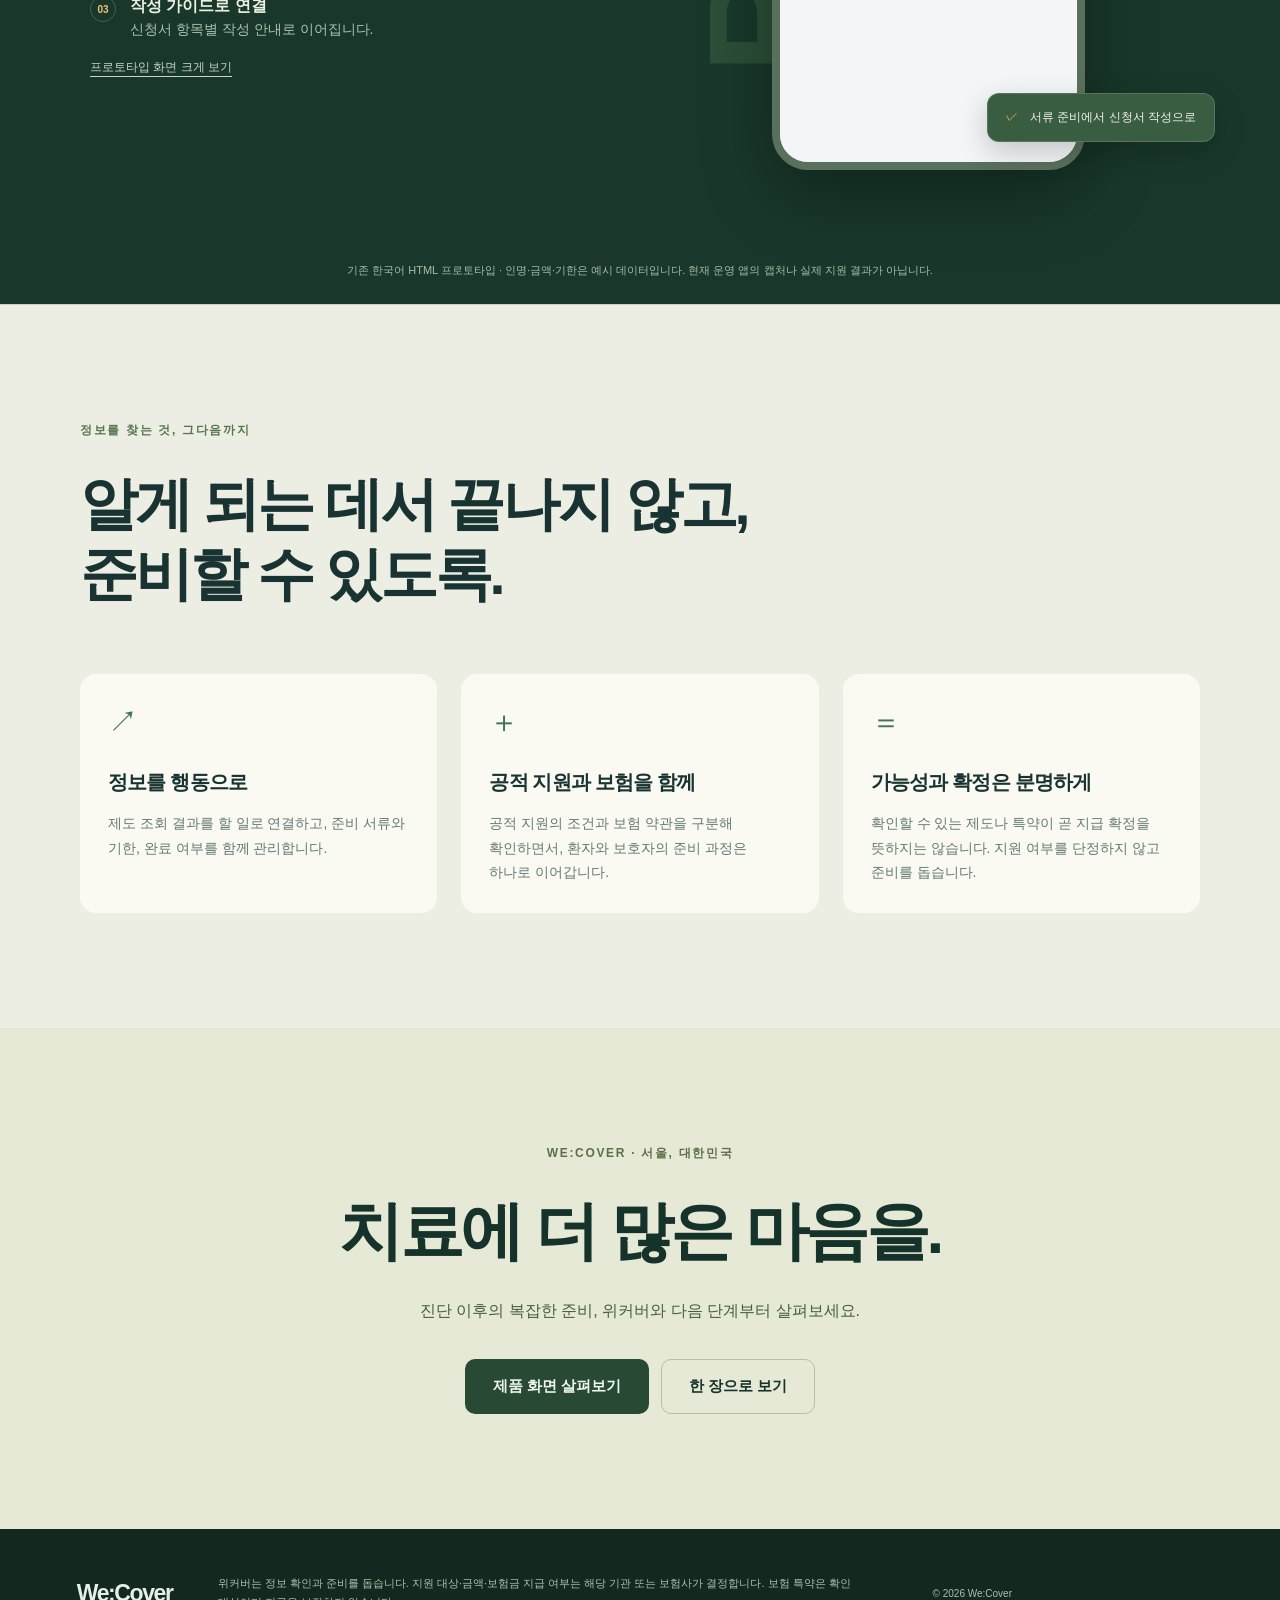
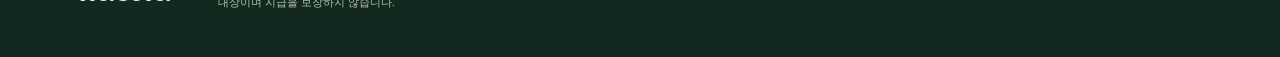
==== commit d35eb3bb: "Separate product walkthrough into three vertical scroll sections" ====
--- a/index.html
+++ b/index.html
@@ -8,7 +8,9 @@
 <div class="hero-preview"><div class="preview-label"><i></i><span data-t="previewLabel"></span><i></i></div><div class="preview-screens"><div class="preview-side"><span data-t="previewSupport"></span><strong data-t="scope1"></strong><div class="mini-row"><span data-t="supportA"></span><span>↗</span></div><div class="mini-row"><span data-t="supportB"></span><span>↗</span></div><p data-t="supportNote"></p></div><div class="phone hero-phone"><iframe src="screens/19.html" title="위커버 기한 임박 체크리스트 HTML 프로토타입" sandbox tabindex="-1"></iframe></div><div class="preview-side preview-right"><span data-t="floatNext"></span><strong data-t="floatDocs"></strong><div class="mini-row"><span data-t="docA"></span><span class="mint-text">✓</span></div><div class="mini-row"><span data-t="docB"></span><span class="mint-text">✓</span></div><p data-t="sample"></p></div></div></div></section>
 <section id="why" class="problem section"><p class="eyebrow" data-t="problemEyebrow"></p><h2 data-t="problemTitle"></h2><p class="lead" data-t="problemBody"></p><div class="evidence-band"><article class="evidence-stat"><p class="evidence-kicker" data-t="evidenceKicker"></p><div class="evidence-number" data-t="evidenceNumber"></div><h3 data-t="evidenceTitle"></h3><p class="evidence-definition" data-t="evidenceDefinition"></p><a href="https://www.fsc.go.kr/no010101/87270" target="_blank" rel="noopener" class="evidence-source" data-t="evidenceSource"></a><p class="evidence-scope" data-t="evidenceScope"></p></article><article class="pathways"><p class="evidence-kicker" data-t="pathwayKicker"></p><h3 data-t="pathwayTitle"></h3><div class="pathway-list"><div><span>01</span><strong data-t="path1"></strong><small data-t="channel1"></small></div><div><span>02</span><strong data-t="path2"></strong><small data-t="channel2"></small></div><div><span>03</span><strong data-t="path3"></strong><small data-t="channel3"></small></div><div><span>04</span><strong data-t="path4"></strong><small data-t="channel4"></small></div><div><span>05</span><strong data-t="path5"></strong><small data-t="channel5"></small></div><div><span>06</span><strong data-t="path6"></strong><small data-t="channel6"></small></div></div><p class="pathway-note" data-t="pathwayNote"></p></article></div><div class="problem-grid"><article><span class="index">01 /</span><h3 data-t="pain1Title"></h3><p data-t="pain1Body"></p></article><article><span class="index">02 /</span><h3 data-t="pain2Title"></h3><p data-t="pain2Body"></p></article><article><span class="index">03 /</span><h3 data-t="pain3Title"></h3><p data-t="pain3Body"></p></article></div></section>
 <section id="how" class="how section"><p class="eyebrow" data-t="howEyebrow"></p><h2 data-t="howTitle"></h2><div class="steps"><article><span class="step-number">01</span><h3 data-t="step1Title"></h3><p data-t="step1Body"></p><span class="step-detail" data-t="step1Detail"></span></article><article><span class="step-number">02</span><h3 data-t="step2Title"></h3><p data-t="step2Body"></p><span class="step-detail" data-t="step2Detail"></span></article><article><span class="step-number">03</span><h3 data-t="step3Title"></h3><p data-t="step3Body"></p><span class="step-detail" data-t="step3Detail"></span></article></div></section>
-<section id="product" class="product"><div class="product-intro section"><p class="eyebrow" data-t="productEyebrow"></p><h2 data-t="productTitle"></h2><p class="lead" data-t="productBody"></p></div><div class="product-track"><div class="product-sticky"><div class="product-copy"><span class="index" id="panel-number"></span><h3 id="feature-title"></h3><p id="feature-body"></p><div id="feature-tags"></div><ol class="feature-insights" id="feature-insights"></ol><div class="feature-switch" role="group" aria-label="제품 화면 선택"><button data-feature="0" data-t="feature1"></button><button data-feature="1" data-t="feature2"></button><button data-feature="2" data-t="feature3"></button></div><a id="screen-link" class="text-link" href="screens/19.html" target="_blank" rel="noopener" data-t="openScreen"></a></div><div class="product-stage"><span class="stage-word" aria-hidden="true">Next.</span><div class="phone product-phone"><iframe data-screen="0" src="screens/19.html" sandbox title="체크리스트 · 한국어 HTML 프로토타입" tabindex="-1"></iframe><iframe data-screen="1" src="screens/39.html" sandbox title="지원액 계산 · 한국어 HTML 프로토타입" tabindex="-1" hidden loading="lazy"></iframe><iframe data-screen="2" src="screens/27.html" sandbox title="준비 서류 · 한국어 HTML 프로토타입" tabindex="-1" hidden loading="lazy"></iframe></div><div class="stage-chip"><span class="mint-text">✓</span><span id="stage-chip-text"></span></div></div><p class="prototype-note" data-t="prototypeNote"></p></div></div></section>
+<section id="product" class="product"><div class="product-intro section"><p class="eyebrow" data-t="productEyebrow"></p><h2 data-t="productTitle"></h2><p class="lead" data-t="productBody"></p><nav class="chapter-nav" aria-label="Product sections"><a href="#product-checklist"><span>01</span><span data-t="feature1"></span><span aria-hidden="true">↓</span></a><a href="#product-estimate"><span>02</span><span data-t="feature2"></span><span aria-hidden="true">↓</span></a><a href="#product-documents"><span>03</span><span data-t="feature3"></span><span aria-hidden="true">↓</span></a></nav></div><section class="product-chapter chapter-checklist" id="product-checklist" data-chapter="0" aria-labelledby="chapter-title-0"><div class="chapter-inner"><div class="chapter-copy"><p class="chapter-label"><span>01 / 03</span><span data-t="feature1"></span></p><h3 id="chapter-title-0"></h3><p class="chapter-body"></p><ol class="feature-insights"></ol><a class="text-link" href="screens/19.html" target="_blank" rel="noopener" data-t="openScreen"></a><a class="chapter-next" href="#product-estimate"><span data-t="feature2"></span><span aria-hidden="true">↓</span></a></div><div class="product-stage"><span class="stage-word" aria-hidden="true">Next.</span><div class="phone product-phone"><iframe src="screens/19.html" sandbox title="체크리스트 · 한국어 HTML 프로토타입" tabindex="-1" loading="lazy"></iframe></div><div class="stage-chip"><span class="mint-text">✓</span><span class="chapter-chip"></span></div></div><p class="prototype-note" data-t="prototypeNote"></p></div></section>
+<section class="product-chapter chapter-estimate" id="product-estimate" data-chapter="1" aria-labelledby="chapter-title-1"><div class="chapter-inner"><div class="chapter-copy"><p class="chapter-label"><span>02 / 03</span><span data-t="feature2"></span></p><h3 id="chapter-title-1"></h3><p class="chapter-body"></p><ol class="feature-insights"></ol><a class="text-link" href="screens/39.html" target="_blank" rel="noopener" data-t="openScreen"></a><a class="chapter-next" href="#product-documents"><span data-t="feature3"></span><span aria-hidden="true">↓</span></a></div><div class="product-stage"><span class="stage-word" aria-hidden="true">Plan.</span><div class="phone product-phone"><iframe src="screens/39.html" sandbox title="지원액 계산 · 한국어 HTML 프로토타입" tabindex="-1" loading="lazy"></iframe></div><div class="stage-chip"><span class="mint-text">✓</span><span class="chapter-chip"></span></div></div><p class="prototype-note" data-t="prototypeNote"></p></div></section>
+<section class="product-chapter chapter-documents" id="product-documents" data-chapter="2" aria-labelledby="chapter-title-2"><div class="chapter-inner"><div class="chapter-copy"><p class="chapter-label"><span>03 / 03</span><span data-t="feature3"></span></p><h3 id="chapter-title-2"></h3><p class="chapter-body"></p><ol class="feature-insights"></ol><a class="text-link" href="screens/27.html" target="_blank" rel="noopener" data-t="openScreen"></a></div><div class="product-stage"><span class="stage-word" aria-hidden="true">Ready.</span><div class="phone product-phone"><iframe src="screens/27.html" sandbox title="준비 서류 · 한국어 HTML 프로토타입" tabindex="-1" loading="lazy"></iframe></div><div class="stage-chip"><span class="mint-text">✓</span><span class="chapter-chip"></span></div></div><p class="prototype-note" data-t="prototypeNote"></p></div></section></section>
 <section class="trust section" id="trust"><p class="eyebrow" data-t="trustEyebrow"></p><h2 data-t="trustTitle"></h2><div class="trust-grid"><article><span class="trust-symbol">↗</span><h3 data-t="trust1Title"></h3><p data-t="trust1Body"></p></article><article><span class="trust-symbol">＋</span><h3 data-t="trust2Title"></h3><p data-t="trust2Body"></p></article><article><span class="trust-symbol">＝</span><h3 data-t="trust3Title"></h3><p data-t="trust3Body"></p></article></div></section>
 <section class="closing section"><p class="eyebrow" data-t="closingEyebrow"></p><h2 data-t="closingTitle"></h2><p data-t="closingBody"></p><div class="closing-actions"><a class="button dark" href="#product" data-t="heroCta"></a><a class="button outline onepager-link" href="?view=onepager&amp;lang=ko" data-t="onepager"></a><button class="button outline" id="print-button" data-t="print"></button></div></section></main>
 <footer><a class="brand" href="#">We:Cover</a><p data-t="footer"></p><span>© 2026 We:Cover</span></footer><noscript>위커버는 한국의 환자와 보호자를 위한 의료비 지원 내비게이션입니다. KR/EN 소개를 보려면 JavaScript를 활성화해 주세요.</noscript></body></html>
--- a/style.css
+++ b/style.css
@@ -18,3 +18,8 @@
 @media(max-width:700px){.evidence-band{grid-template-columns:1fr;margin-top:32px;gap:16px}.evidence-stat,.pathways{padding:27px;border-radius:16px}.evidence-number{font-size:78px;margin:5px 0 20px}.evidence-number span{font-size:22px}.evidence-stat h3{font-size:22px}.evidence-kicker{font-size:10px}.evidence-definition{font-size:14px}.evidence-source{font-size:10px;margin-top:24px}.pathways h3{font-size:27px}.pathway-list>div{grid-template-columns:18px 1fr auto;gap:8px;padding:14px 0}.pathway-list small{grid-column:auto;font-size:9px;text-align:right;margin:0;max-width:100px}.pathway-list strong{font-size:12px}.pathway-note{font-size:10px}.problem-grid{margin-top:36px}.product-copy h3{font-size:32px}.feature-insights{gap:14px}.feature-insights p{font-size:13px}.feature-insights strong{font-size:15px}.insight-number{font-size:11px}.feature-switch button{font-size:11px;padding:13px 5px}.stage-chip{right:-5px;font-size:11px}.product-sticky{gap:25px}}
 .onepager .evidence-band{margin-top:25px}.onepager .evidence-stat{padding:25px}.onepager .evidence-number{font-size:62px}.onepager .pathways{padding:25px}.onepager .pathways h3{font-size:24px}.onepager .problem-grid{display:none}
 @media print{.evidence-band,.onepager .evidence-band{display:grid;grid-template-columns:1fr 1fr;gap:6mm;margin-top:12px}.evidence-stat,.onepager .evidence-stat,.pathways,.onepager .pathways{padding:12px!important;border:1px solid #cbd4c4;border-radius:8px;background:#f5f6ee!important;color:#183d27}.evidence-kicker{font-size:7px!important;margin-bottom:8px!important;color:#3f6542!important}.evidence-number,.onepager .evidence-number{font-size:39px;margin:0 0 8px;color:#376342}.evidence-number span{font-size:14px}.evidence-number .currency{font-size:7px}.evidence-stat h3,.pathways h3,.onepager .pathways h3{font-size:13px;margin-bottom:5px}.evidence-definition{font-size:8px;margin-top:7px;color:#425c40}.evidence-source{font-size:7px;line-height:1.4;margin-top:10px;color:#425c40}.evidence-scope{font-size:7px;padding-top:7px;margin-top:7px;line-height:1.4;color:#425c40}.pathway-list>div{grid-template-columns:13px 1fr auto;padding:4px 0;gap:6px}.pathway-list strong{font-size:8px}.pathway-list small{font-size:7px;grid-column:auto;text-align:right;margin:0}.pathway-list>div>span{font-size:7px}.pathway-note{font-size:7px;line-height:1.4;margin-top:6px}.problem-grid{display:none!important}.hero h1 em{color:#3f8052!important}.section,.onepager .section{padding:4mm 0!important}.steps,.trust-grid,.onepager .steps,.onepager .trust-grid{margin-top:10px}.section h2,.onepager h2,.closing h2,.onepager .closing h2{font-size:20px!important}.hero,.onepager .hero{padding:2mm 0 4mm!important}.hero h1,.onepager h1,html[lang=en] .hero h1{font-size:29px!important}.hero-body{font-size:10px;margin-top:8px}.closing>p:not(.eyebrow){font-size:9px}.trust-grid h3{font-size:11px!important}}
+/* Three separate product chapters: native vertical scrolling on every device. */
+.product-intro{padding-bottom:60px}.chapter-nav{display:flex;justify-content:center;gap:12px;margin:36px auto 0;flex-wrap:wrap}.chapter-nav a{display:flex;align-items:center;gap:16px;border:1px solid var(--line);padding:15px 20px;border-radius:9px;font-size:13px}.chapter-nav a>span:first-child{color:var(--mint);font-size:11px}.chapter-nav a:hover{background:#ffffff0b;border-color:var(--mint)}.product-chapter{border-top:1px solid #ffffff24;scroll-margin-top:0;background:#13291f}.chapter-estimate{background:#284b37}.chapter-documents{background:#19382b}.chapter-inner{max-width:1180px;min-height:900px;min-height:max(900px,100svh);margin:0 auto;padding:90px 40px 75px;display:grid;grid-template-columns:1fr 1fr;gap:55px;align-items:center;position:relative}.chapter-label{display:flex;gap:20px;align-items:center;margin-bottom:24px;font-size:12px;color:var(--mint);letter-spacing:.06em}.chapter-label span+span{border-left:1px solid #ffffff35;padding-left:20px;color:#d5dfcc}.chapter-copy h3{font-size:46px;line-height:1.25;letter-spacing:-.05em;margin-bottom:24px}.chapter-body{font-size:16px;color:var(--muted);max-width:470px}.chapter-copy .feature-insights{margin-top:30px;gap:21px}.chapter-copy .feature-insights strong{font-size:16px}.chapter-copy .feature-insights p{font-size:14px}.chapter-next{display:flex;align-items:center;justify-content:space-between;max-width:330px;border-top:1px solid #ffffff25;margin-top:32px;padding-top:18px;color:#dbe4cf;font-size:13px}.chapter-next>span:last-child{font-size:22px;color:var(--mint)}.product-chapter .product-stage{min-width:0;transform:translateY(48px);transition:transform .85s cubic-bezier(.2,.7,.2,1)}.product-chapter.in-view .product-stage{transform:translateY(0)}.product-chapter .prototype-note{bottom:24px;left:30px;right:30px}.chapter-estimate .stage-word{color:#55704c}.chapter-documents .stage-word{color:#365c40}
+@media(max-width:900px) and (min-width:701px){.chapter-inner{gap:20px;padding-left:28px;padding-right:28px}.chapter-copy h3{font-size:36px}.product-chapter .stage-chip{right:0;font-size:10px}.chapter-copy .feature-insights p{font-size:12px}}
+@media(max-width:700px){.product-intro{padding-bottom:36px}.chapter-nav{justify-content:flex-start;gap:8px;margin-top:25px}.chapter-nav a{padding:12px 10px;gap:8px;font-size:11px}.chapter-inner{min-height:0;display:flex;flex-direction:column;align-items:stretch;gap:35px;padding:52px 25px 95px}.chapter-label{margin-bottom:18px}.chapter-copy h3{font-size:33px;margin-bottom:20px}.chapter-body{font-size:15px}.chapter-copy .feature-insights{gap:16px;margin-top:24px}.chapter-copy .feature-insights strong{font-size:15px}.chapter-copy .feature-insights p{font-size:13px}.chapter-next{margin-top:24px}.product-chapter .product-stage{transform:translateY(24px);margin-top:0}.product-chapter .prototype-note{left:25px;right:25px;bottom:22px}.product-chapter .stage-word{left:-40px;font-size:90px}}
+@media(prefers-reduced-motion:reduce){.product-chapter .product-stage{transform:none;transition:none}}
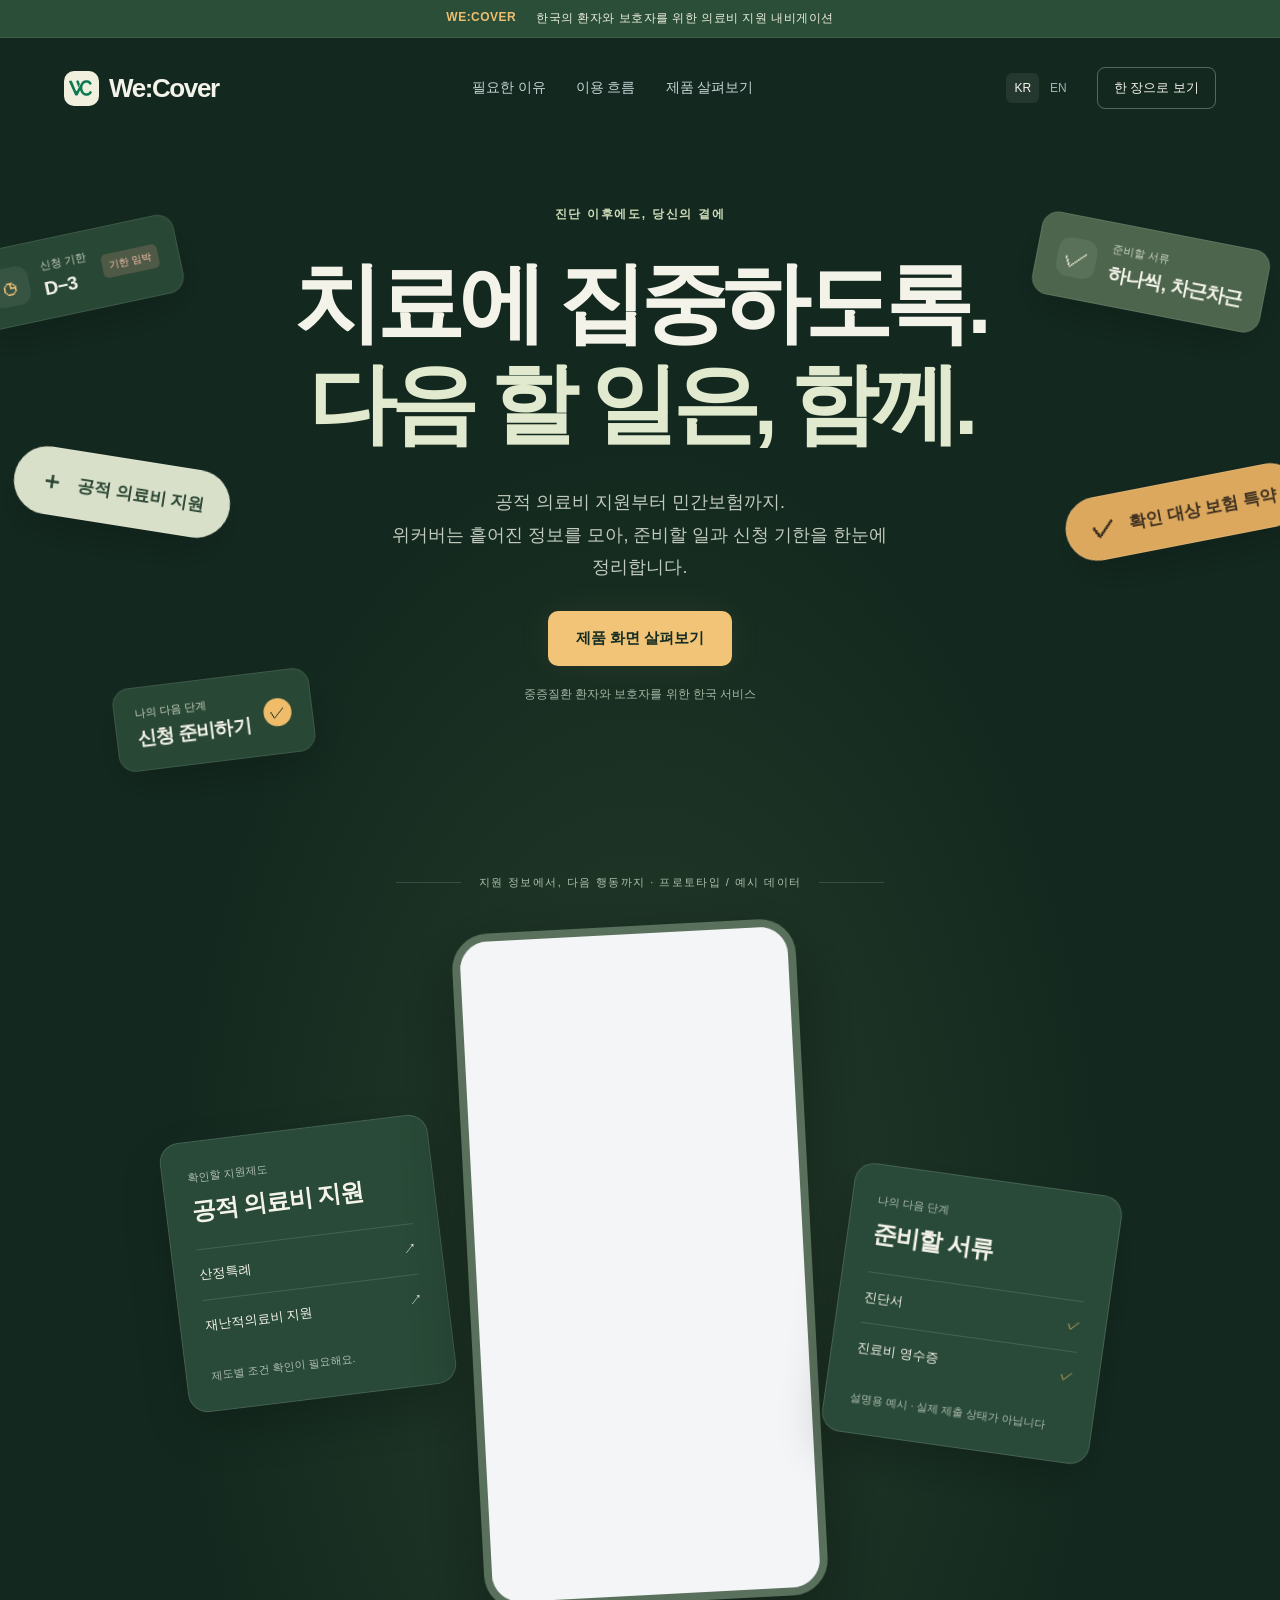
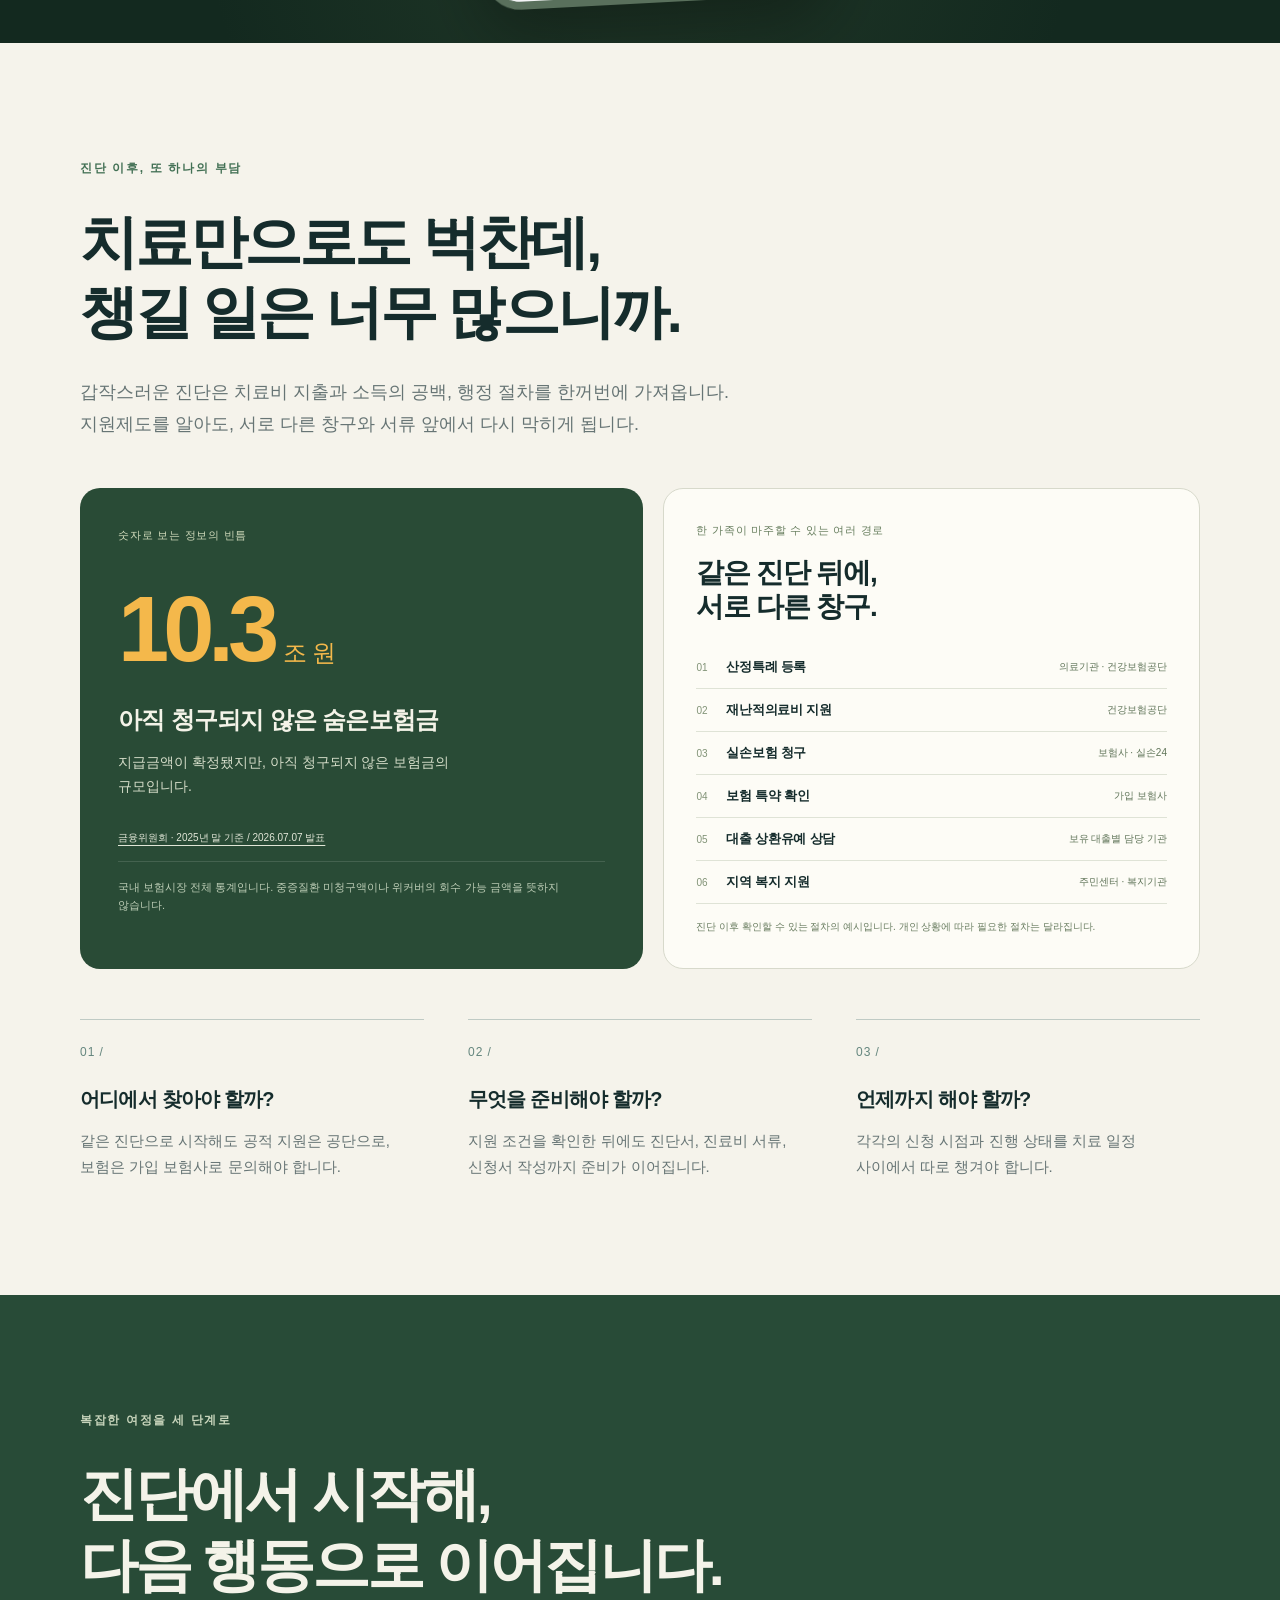
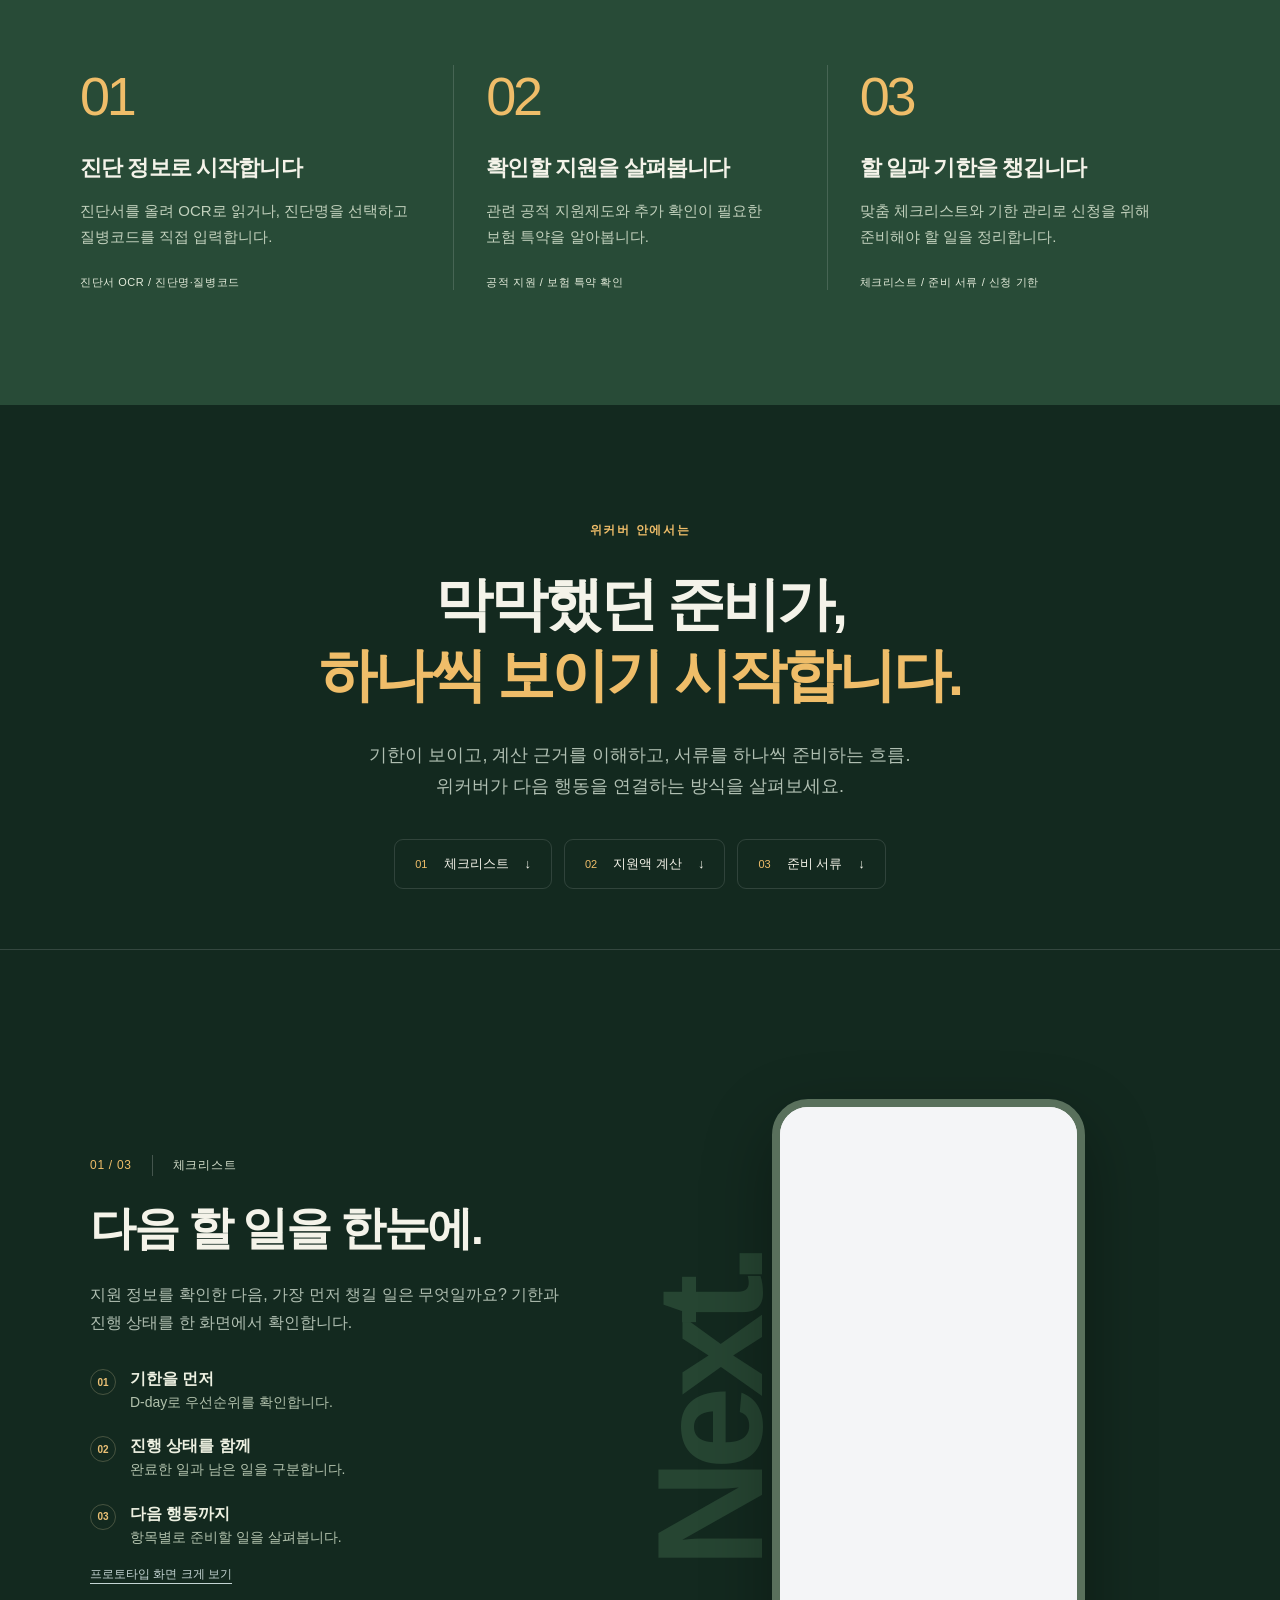
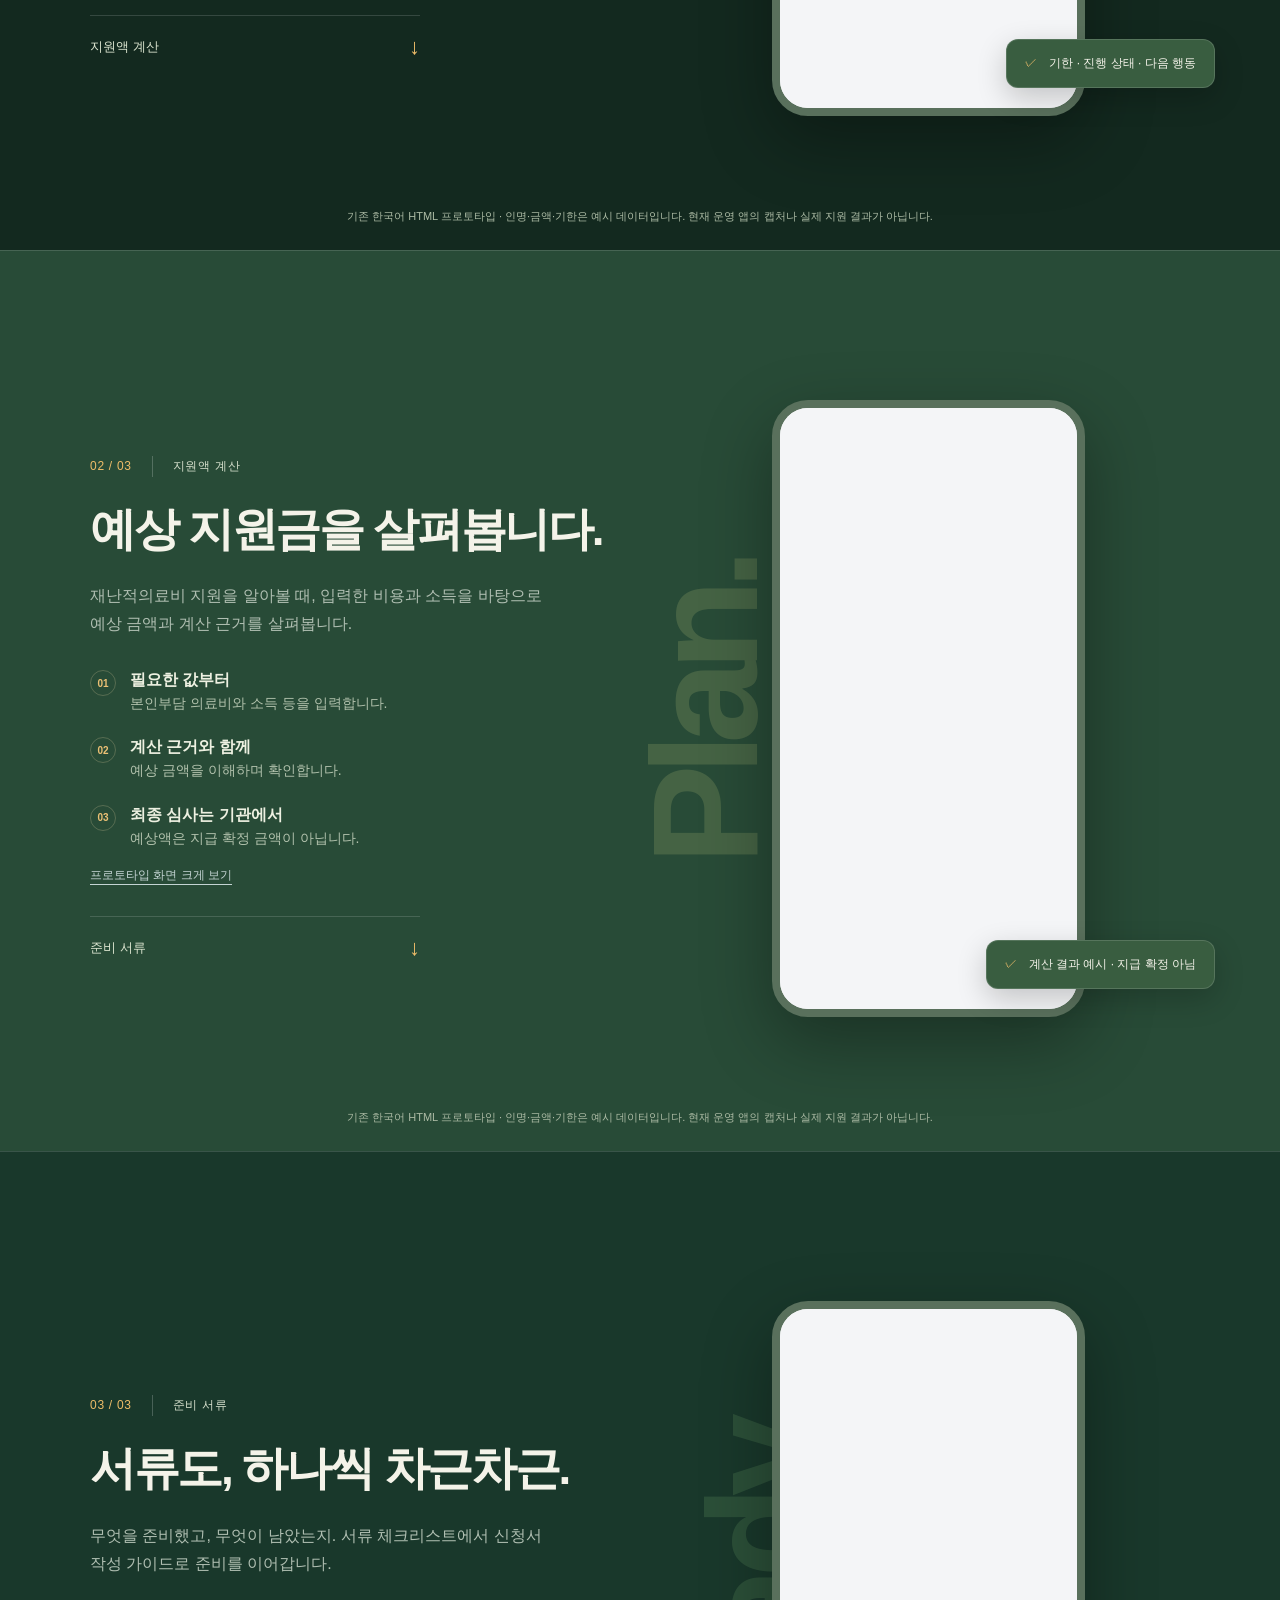
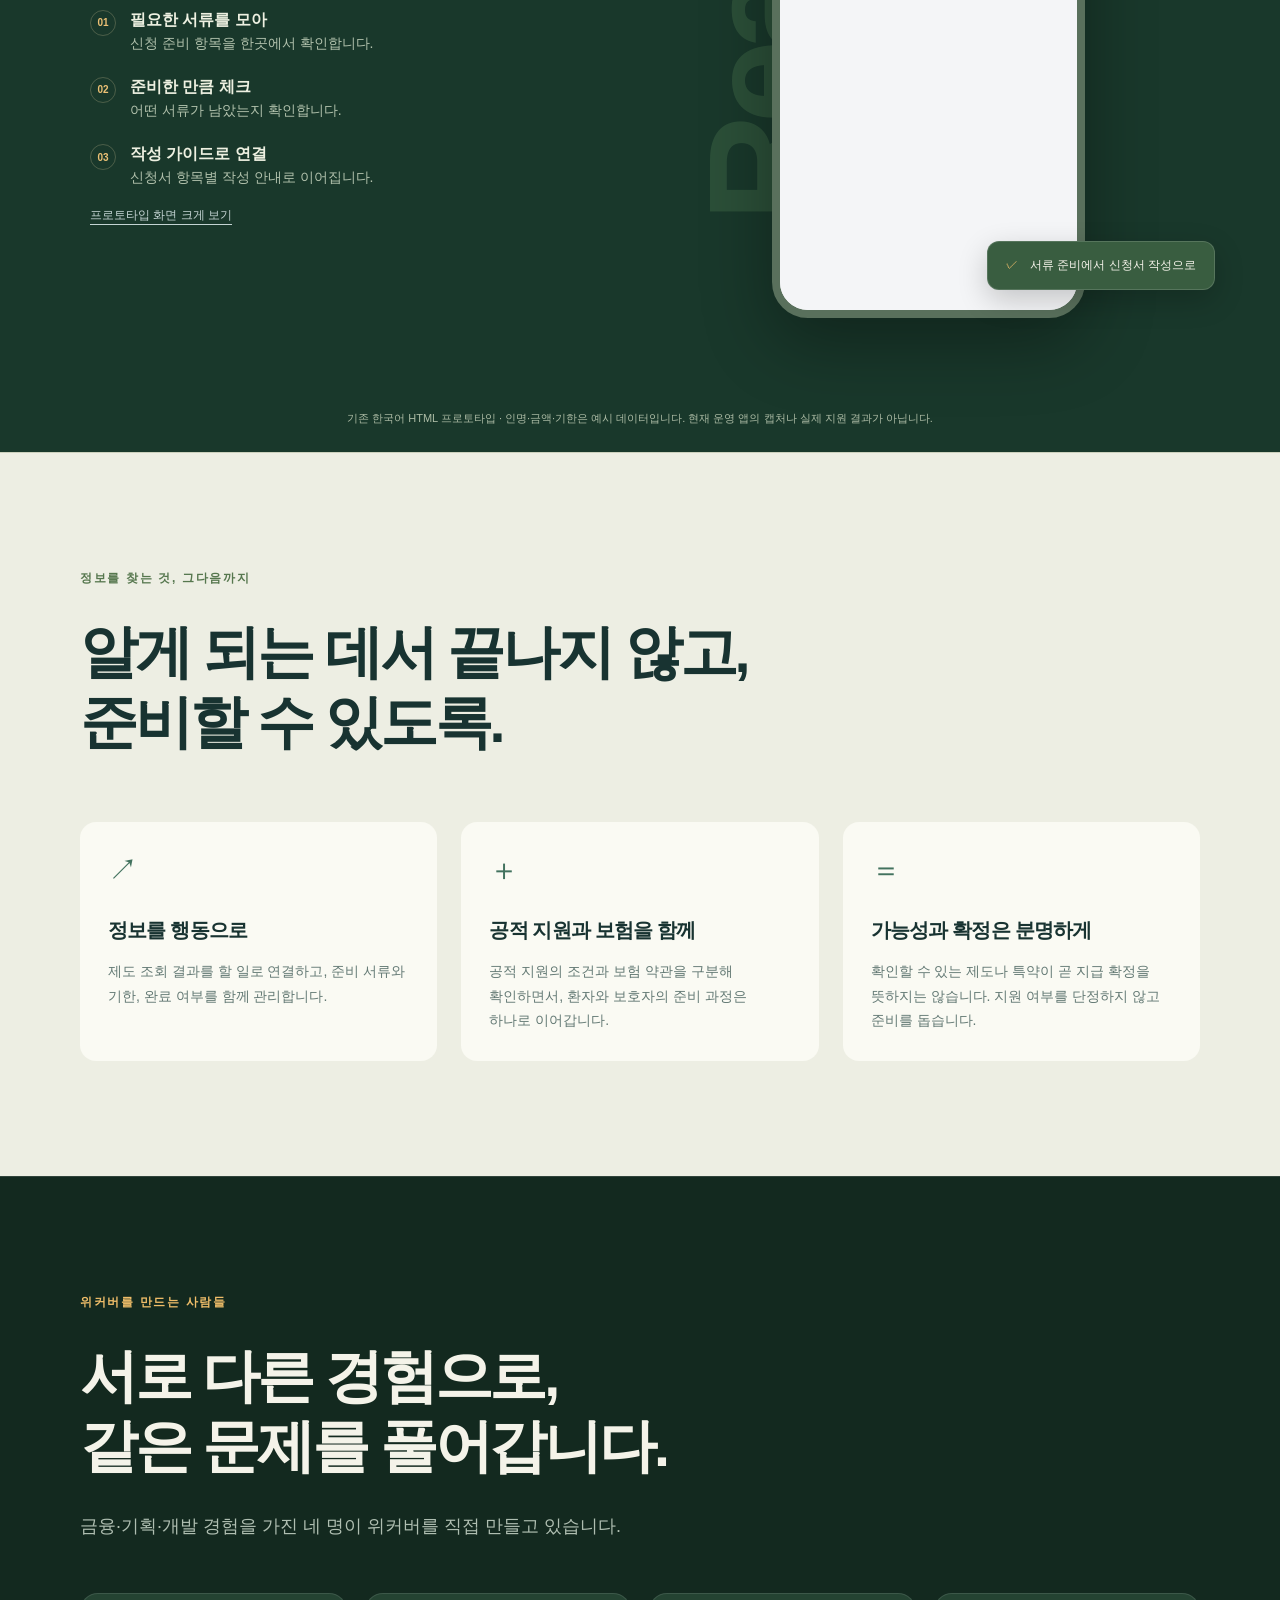
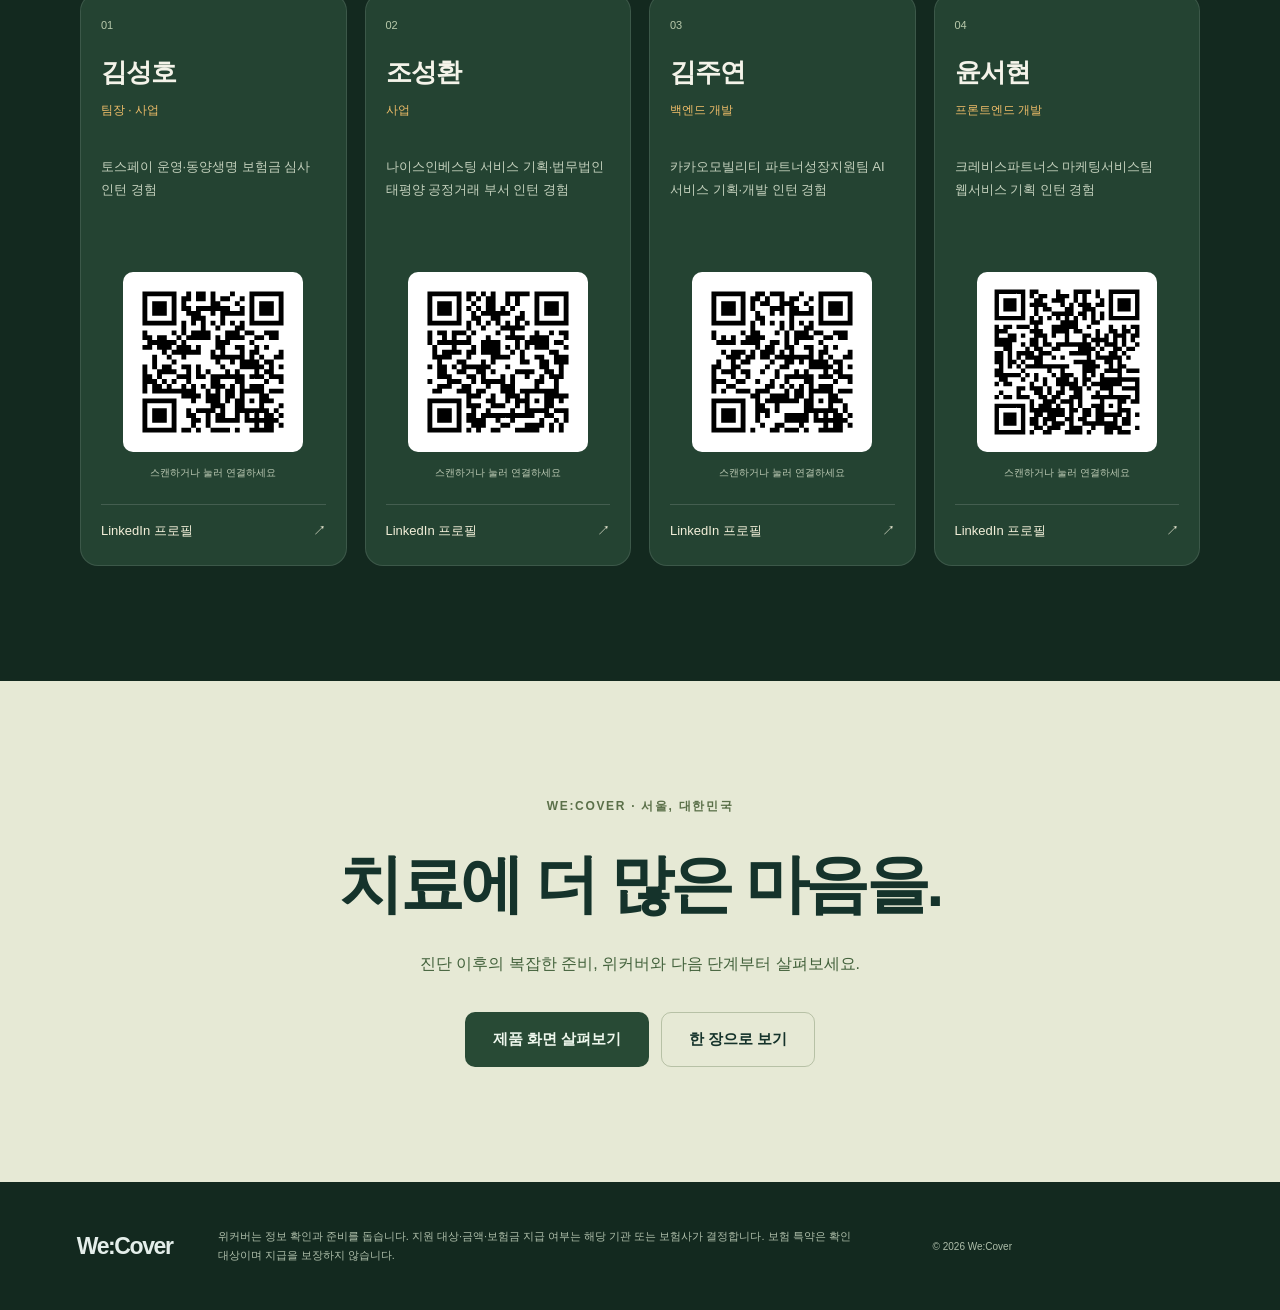
==== commit 5113ea7f: "Add bilingual team profiles and verified LinkedIn QR codes" ====
--- a/index.html
+++ b/index.html
@@ -12,5 +12,6 @@
 <section class="product-chapter chapter-estimate" id="product-estimate" data-chapter="1" aria-labelledby="chapter-title-1"><div class="chapter-inner"><div class="chapter-copy"><p class="chapter-label"><span>02 / 03</span><span data-t="feature2"></span></p><h3 id="chapter-title-1"></h3><p class="chapter-body"></p><ol class="feature-insights"></ol><a class="text-link" href="screens/39.html" target="_blank" rel="noopener" data-t="openScreen"></a><a class="chapter-next" href="#product-documents"><span data-t="feature3"></span><span aria-hidden="true">↓</span></a></div><div class="product-stage"><span class="stage-word" aria-hidden="true">Plan.</span><div class="phone product-phone"><iframe src="screens/39.html" sandbox title="지원액 계산 · 한국어 HTML 프로토타입" tabindex="-1" loading="lazy"></iframe></div><div class="stage-chip"><span class="mint-text">✓</span><span class="chapter-chip"></span></div></div><p class="prototype-note" data-t="prototypeNote"></p></div></section>
 <section class="product-chapter chapter-documents" id="product-documents" data-chapter="2" aria-labelledby="chapter-title-2"><div class="chapter-inner"><div class="chapter-copy"><p class="chapter-label"><span>03 / 03</span><span data-t="feature3"></span></p><h3 id="chapter-title-2"></h3><p class="chapter-body"></p><ol class="feature-insights"></ol><a class="text-link" href="screens/27.html" target="_blank" rel="noopener" data-t="openScreen"></a></div><div class="product-stage"><span class="stage-word" aria-hidden="true">Ready.</span><div class="phone product-phone"><iframe src="screens/27.html" sandbox title="준비 서류 · 한국어 HTML 프로토타입" tabindex="-1" loading="lazy"></iframe></div><div class="stage-chip"><span class="mint-text">✓</span><span class="chapter-chip"></span></div></div><p class="prototype-note" data-t="prototypeNote"></p></div></section></section>
 <section class="trust section" id="trust"><p class="eyebrow" data-t="trustEyebrow"></p><h2 data-t="trustTitle"></h2><div class="trust-grid"><article><span class="trust-symbol">↗</span><h3 data-t="trust1Title"></h3><p data-t="trust1Body"></p></article><article><span class="trust-symbol">＋</span><h3 data-t="trust2Title"></h3><p data-t="trust2Body"></p></article><article><span class="trust-symbol">＝</span><h3 data-t="trust3Title"></h3><p data-t="trust3Body"></p></article></div></section>
+<section class="team section" id="team" aria-labelledby="team-title"><p class="eyebrow" data-t="teamEyebrow"></p><h2 id="team-title" data-t="teamTitle"></h2><p class="lead" data-t="teamBody"></p><div class="team-grid"><article class="team-card"><span class="team-index" aria-hidden="true">01</span><h3 data-t="team0Name"></h3><p class="team-role" data-t="team0Role"></p><p class="team-bio" data-t="team0Bio"></p><a class="team-qr" href="https://www.linkedin.com/in/sunghokim0813/" target="_blank" rel="noopener noreferrer" aria-label="Sungho Kim LinkedIn"><img src="assets/team/sungho-kim-qr.svg" width="180" height="180" loading="lazy" alt="Sungho Kim LinkedIn QR"></a><p class="team-scan" data-t="teamScan"></p><a class="team-link" href="https://www.linkedin.com/in/sunghokim0813/" target="_blank" rel="noopener noreferrer"><span data-t="teamConnect"></span><span aria-hidden="true">↗</span></a></article><article class="team-card"><span class="team-index" aria-hidden="true">02</span><h3 data-t="team1Name"></h3><p class="team-role" data-t="team1Role"></p><p class="team-bio" data-t="team1Bio"></p><a class="team-qr" href="https://www.linkedin.com/in/seonghwan-cho/" target="_blank" rel="noopener noreferrer" aria-label="Seonghwan Cho LinkedIn"><img src="assets/team/seonghwan-cho-qr.svg" width="180" height="180" loading="lazy" alt="Seonghwan Cho LinkedIn QR"></a><p class="team-scan" data-t="teamScan"></p><a class="team-link" href="https://www.linkedin.com/in/seonghwan-cho/" target="_blank" rel="noopener noreferrer"><span data-t="teamConnect"></span><span aria-hidden="true">↗</span></a></article><article class="team-card"><span class="team-index" aria-hidden="true">03</span><h3 data-t="team2Name"></h3><p class="team-role" data-t="team2Role"></p><p class="team-bio" data-t="team2Bio"></p><a class="team-qr" href="https://www.linkedin.com/in/juyeoneee128/" target="_blank" rel="noopener noreferrer" aria-label="Juyeon Kim LinkedIn"><img src="assets/team/juyeon-kim-qr.svg" width="180" height="180" loading="lazy" alt="Juyeon Kim LinkedIn QR"></a><p class="team-scan" data-t="teamScan"></p><a class="team-link" href="https://www.linkedin.com/in/juyeoneee128/" target="_blank" rel="noopener noreferrer"><span data-t="teamConnect"></span><span aria-hidden="true">↗</span></a></article><article class="team-card"><span class="team-index" aria-hidden="true">04</span><h3 data-t="team3Name"></h3><p class="team-role" data-t="team3Role"></p><p class="team-bio" data-t="team3Bio"></p><a class="team-qr" href="https://www.linkedin.com/in/%EC%84%9C%ED%98%84-%EC%9C%A4-707247322/" target="_blank" rel="noopener noreferrer" aria-label="Seohyun Yoon LinkedIn"><img src="assets/team/seohyun-yoon-qr.svg" width="180" height="180" loading="lazy" alt="Seohyun Yoon LinkedIn QR"></a><p class="team-scan" data-t="teamScan"></p><a class="team-link" href="https://www.linkedin.com/in/%EC%84%9C%ED%98%84-%EC%9C%A4-707247322/" target="_blank" rel="noopener noreferrer"><span data-t="teamConnect"></span><span aria-hidden="true">↗</span></a></article></div></section>
 <section class="closing section"><p class="eyebrow" data-t="closingEyebrow"></p><h2 data-t="closingTitle"></h2><p data-t="closingBody"></p><div class="closing-actions"><a class="button dark" href="#product" data-t="heroCta"></a><a class="button outline onepager-link" href="?view=onepager&amp;lang=ko" data-t="onepager"></a><button class="button outline" id="print-button" data-t="print"></button></div></section></main>
 <footer><a class="brand" href="#">We:Cover</a><p data-t="footer"></p><span>© 2026 We:Cover</span></footer><noscript>위커버는 한국의 환자와 보호자를 위한 의료비 지원 내비게이션입니다. KR/EN 소개를 보려면 JavaScript를 활성화해 주세요.</noscript></body></html>
--- a/style.css
+++ b/style.css
@@ -1,7 +1,7 @@
-:root{--bg:#13291f;--ink:#f4f3e9;--muted:#afbeb1;--mint:#efbd69;--line:#ffffff20;--font:Inter,"Segoe UI","Malgun Gothic",sans-serif}*{box-sizing:border-box}html{scroll-behavior:smooth;scroll-padding-top:86px}body{margin:0;background:var(--bg);color:var(--ink);font-family:var(--font);font-size:16px;-webkit-font-smoothing:antialiased}a{color:inherit;text-decoration:none}button{font:inherit;cursor:pointer}button,a{-webkit-tap-highlight-color:transparent}button:focus-visible,a:focus-visible{outline:3px solid #ffba89;outline-offset:5px}h1,h2,h3,p{margin:0}h1,h2,h3{word-break:keep-all;text-wrap:balance}p{word-break:keep-all;line-height:1.75}button{color:inherit}section{scroll-margin-top:30px}.skip{position:fixed;left:20px;top:-100px;z-index:20;padding:15px;background:var(--mint);color:var(--bg)}.skip:focus{top:20px}.event-bar{display:flex;justify-content:center;gap:20px;padding:10px 20px;background:var(--mint);color:var(--bg);font-size:12px;letter-spacing:.04em}.nav{height:100px;padding:0 5%;display:flex;align-items:center;justify-content:space-between;gap:24px;position:relative;z-index:5}.brand{font-size:26px;font-weight:700;letter-spacing:-1.4px;display:flex;align-items:center;gap:10px}.brand-mark{display:grid;place-items:center;width:35px;height:35px;background:var(--mint);color:var(--bg);font-size:25px;border-radius:10px;letter-spacing:-3px;padding-right:3px}.nav nav,.nav-actions{display:flex;align-items:center;gap:30px}.nav nav{font-size:14px;color:#c7d3d5}.nav a:hover{color:var(--mint)}.nav-actions{gap:22px}.language{display:flex;gap:3px}.language button{font-size:12px;padding:8px;border:0;background:transparent;color:#9db1b7;border-radius:6px}.language button[aria-pressed=true]{color:var(--ink);background:#ffffff12}.nav-cta{border:1px solid #b5c9cd66;border-radius:8px;padding:11px 16px;font-size:13px}.hero{position:relative;overflow:hidden;padding-top:66px;background:radial-gradient(ellipse at 50% 74%,#375b3d77,transparent 52%)}.hero-copy{position:relative;text-align:center;z-index:2;margin:0 auto;max-width:890px;padding:0 25px}.eyebrow{font-size:12px;font-weight:600;letter-spacing:.14em;text-transform:uppercase;margin-bottom:28px;color:var(--mint)}h1{font-size:clamp(52px,6.9vw,106px);line-height:1.14;letter-spacing:-.07em;font-weight:650}h1 em{font-style:normal;color:var(--mint)}.hero-body{font-size:18px;line-height:1.8;max-width:545px;margin:32px auto 27px;color:#c2cbbd}.button{display:inline-flex;justify-content:center;align-items:center;padding:17px 27px;border-radius:10px;font-size:15px;font-weight:650;border:1px solid transparent;transition:transform .2s,background .2s}.button:hover{transform:translateY(-3px)}.mint{background:var(--mint);color:#152c22;box-shadow:0 0 35px #efbd6912}.hero-note{color:#a6b7a3;font-size:12px;margin-top:18px}.orbit{position:absolute;inset:0;pointer-events:none;z-index:1}.float-card,.float-pill{position:absolute;display:flex;gap:14px;align-items:center;border:1px solid #ffffff18;box-shadow:0 15px 50px #0003;animation:float 7s ease-in-out infinite;will-change:transform}.float-card{padding:18px 20px;background:#284735;border-radius:17px}.float-card small{display:block;font-size:11px;color:#cad3c1;margin-bottom:5px}.float-card strong{display:block;font-size:19px;letter-spacing:-.04em}.mini-icon{display:grid;place-items:center;width:39px;height:39px;border-radius:12px;background:#ffffff12;color:var(--mint);font-size:25px}.tag{font-size:10px;padding:5px 7px;border-radius:5px}.coral{background:#ecaa9130;color:#ffc7b2}.card-a{top:95px;left:-32px;rotate:-12deg}.card-b{top:92px;right:1%;rotate:11deg;animation-delay:-2s;background:#4c654c}.card-c{top:320px;left:1%;rotate:9deg;background:#d9e0c9;color:#294532}.float-pill{border-radius:50px;padding:17px 25px;font-size:17px;font-weight:600}.float-pill>span:first-child{font-size:24px}.card-d{top:342px;right:-24px;rotate:-11deg;background:#dca85e;color:#3e3020;animation-delay:-4s}.card-e{top:540px;left:9%;rotate:-7deg;animation-delay:-3s}.check{width:28px;height:28px;display:grid;place-items:center;border-radius:50%;background:var(--mint);color:var(--bg)}.hero-preview{position:relative;margin:100px auto 0;padding:0 24px;max-width:1100px;height:690px;z-index:2;transform:translateY(var(--rise,50px));transition:transform .12s linear}.preview-label{display:flex;gap:18px;align-items:center;justify-content:center;font-size:11px;letter-spacing:.13em;color:#b3c2ae;margin-bottom:36px}.preview-label i{height:1px;width:65px;background:#ffffff25}.preview-screens{display:flex;justify-content:center;align-items:center;gap:25px}.phone{border-radius:36px;border:8px solid #59705c;background:#f4f5f7;box-shadow:0 25px 70px #0005;overflow:hidden;position:relative;flex-shrink:0}.phone iframe{display:block;border:0;width:390px;height:790px;transform-origin:top left;background:#f4f5f7;pointer-events:none}.hero-phone{width:344px;height:677px;rotate:-3deg}.hero-phone iframe{transform:scale(.84)}.preview-side{width:270px;padding:25px;border:1px solid #ffffff20;border-radius:20px;background:#294a38;rotate:-7deg;box-shadow:0 20px 45px #0003}.preview-side>span{font-size:11px;color:var(--muted)}.preview-side>strong{display:block;margin:10px 0 22px;font-size:24px;letter-spacing:-1px}.mini-row{padding:16px 0;display:flex;justify-content:space-between;font-size:13px;border-top:1px solid var(--line);gap:12px}.preview-side p{font-size:11px;color:var(--muted);margin-top:16px}.preview-right{rotate:8deg;margin-top:100px}.mint-text{color:var(--mint)}.section{padding:115px max(6%,calc((100% - 1120px)/2))}h2{font-size:clamp(36px,4.5vw,64px);line-height:1.22;letter-spacing:-.055em;font-weight:600}.lead{max-width:650px;font-size:18px;color:var(--muted);margin-top:30px}.problem{background:#f5f3eb;color:#152c2c;position:relative}.problem .eyebrow{color:#427054}.problem .lead{color:#677575}.problem-grid,.steps,.trust-grid{display:grid;grid-template-columns:repeat(3,1fr);gap:44px;margin-top:65px}.problem-grid article{border-top:1px solid #bfcac4;padding-top:22px}.index{font-size:12px;letter-spacing:.08em;color:#64867e}.problem-grid h3,.steps h3,.trust-grid h3{font-size:22px;line-height:1.45;letter-spacing:-.04em;margin:25px 0 14px}.problem-grid p{font-size:15px;color:#677575}.how{background:#284b37}.how .eyebrow{color:#c7d4bb}.steps{gap:0}.steps article{padding:0 32px;border-left:1px solid #ffffff25}.steps article:first-child{padding-left:0;border:0}.step-number{font-size:54px;font-weight:350;color:var(--mint);letter-spacing:-.06em}.steps p{font-size:15px;color:#c2d1bd}.step-detail{display:block;font-size:11px;margin-top:25px;color:#e4ecdb;letter-spacing:.05em}.product-intro{padding-bottom:30px;text-align:center}.product-intro .lead{margin-left:auto;margin-right:auto}.product-track{height:255vh;min-height:1750px;position:relative}.product-sticky{position:sticky;top:0;height:100vh;min-height:740px;max-width:1120px;margin:auto;display:grid;grid-template-columns:1fr 1fr;align-items:center;gap:60px;padding:45px 30px 85px}.product-copy .index{color:var(--mint)}.product-copy h3{font-size:46px;line-height:1.25;letter-spacing:-.05em;margin:24px 0}.product-copy>p{font-size:17px;color:var(--muted);max-width:440px}#feature-tags{display:flex;flex-wrap:wrap;gap:8px;margin-top:24px}#feature-tags span{padding:7px 11px;border:1px solid var(--line);border-radius:30px;font-size:11px;color:#b2c6c6}.feature-switch{display:flex;flex-direction:column;margin-top:35px;gap:0;border-top:1px solid var(--line)}.feature-switch button{background:none;border:0;border-bottom:1px solid var(--line);padding:17px 8px;color:#a8b9a3;text-align:left;font-size:14px;display:flex;align-items:center;gap:15px}.feature-switch button:before{content:'';width:6px;height:6px;background:#3b5558;border-radius:50%}.feature-switch button[aria-pressed=true]{color:var(--mint)}.feature-switch button[aria-pressed=true]:before{background:var(--mint);box-shadow:0 0 12px #efbd6988}.text-link{display:inline-block;font-size:12px;text-decoration:underline;text-underline-offset:5px;color:#c4d4d3;margin-top:25px}.product-stage{position:relative;display:flex;justify-content:center;align-items:center;min-height:610px}.stage-word{position:absolute;font-size:150px;letter-spacing:-.07em;font-weight:700;color:#31543d;rotate:-90deg;left:-115px;top:225px;opacity:.65}.product-phone{width:313px;height:617px;z-index:1}.product-phone iframe{transform:scale(.762)}.stage-chip{position:absolute;bottom:28px;right:-25px;z-index:2;background:#395d40;box-shadow:0 10px 30px #0003;border:1px solid #ffffff25;border-radius:12px;padding:18px 23px;display:flex;gap:12px;font-size:13px}.prototype-note{position:absolute;bottom:24px;left:30px;right:30px;text-align:center;font-size:11px;color:#acbba5}.trust{background:#edeee3;color:#183331}.trust .eyebrow{color:#487368}.trust-grid{gap:24px}.trust-grid article{padding:28px;background:#fafaf3;border-radius:16px}.trust-symbol{color:#42725e;font-size:30px}.trust-grid h3{font-size:20px;margin-top:25px}.trust-grid p{font-size:14px;color:#637974}.closing{background:var(--mint);color:#15332b;text-align:center}.closing .eyebrow{color:#466639}.closing h2{font-size:clamp(36px,5vw,72px)}.closing>p:not(.eyebrow){max-width:580px;margin:27px auto 0;color:#42613b}.closing-actions{display:flex;justify-content:center;gap:12px;flex-wrap:wrap;margin-top:34px}.dark{background:#132d28;color:#eef7ed}.outline{background:transparent;border-color:#42613b70}.closing #print-button{display:none}footer{display:flex;gap:45px;align-items:center;padding:45px 6%;color:#afbfab}footer .brand{font-size:23px;color:#e4eeea}footer p{font-size:11px;max-width:670px}footer>span{white-space:nowrap;font-size:10px}html[lang=en] h1{font-size:clamp(52px,7.2vw,104px);letter-spacing:-.065em;line-height:1.03}html[lang=en] .hero-body{max-width:525px}html[lang=en] .float-card strong{font-size:17px}@keyframes float{0%,100%{transform:translateY(0)}50%{transform:translateY(-16px)}}
+:root{--bg:#13291f;--ink:#f4f3e9;--muted:#afbeb1;--mint:#efbd69;--line:#ffffff20;--font:Inter,"Segoe UI","Malgun Gothic",sans-serif}*{box-sizing:border-box}html{scroll-behavior:smooth;scroll-padding-top:86px}body{margin:0;background:var(--bg);color:var(--ink);font-family:var(--font);font-size:16px;-webkit-font-smoothing:antialiased}a{color:inherit;text-decoration:none}button{font:inherit;cursor:pointer}button,a{-webkit-tap-highlight-color:transparent}button:focus-visible,a:focus-visible{outline:3px solid #ffba89;outline-offset:5px}h1,h2,h3,p{margin:0}h1,h2,h3{word-break:keep-all;text-wrap:balance}p{word-break:keep-all;line-height:1.75}button{color:inherit}section{scroll-margin-top:30px}.skip{position:fixed;left:20px;top:-100px;z-index:20;padding:15px;background:var(--mint);color:var(--bg)}.skip:focus{top:20px}.event-bar{display:flex;justify-content:center;gap:20px;padding:10px 20px;background:var(--mint);color:var(--bg);font-size:12px;letter-spacing:.04em}.nav{height:100px;padding:0 5%;display:flex;align-items:center;justify-content:space-between;gap:24px;position:relative;z-index:5}.brand{font-size:26px;font-weight:700;letter-spacing:-1.4px;display:flex;align-items:center;gap:10px}.brand-mark{display:grid;place-items:center;width:35px;height:35px;background:var(--mint);color:var(--bg);font-size:25px;border-radius:10px;letter-spacing:-3px;padding-right:3px}.nav nav,.nav-actions{display:flex;align-items:center;gap:30px}.nav nav{font-size:14px;color:#c7d3d5}.nav a:hover{color:var(--mint)}.nav-actions{gap:22px}.language{display:flex;gap:3px}.language button{font-size:12px;padding:8px;border:0;background:transparent;color:#9db1b7;border-radius:6px}.language button[aria-pressed=true]{color:var(--ink);background:#ffffff12}.nav-cta{border:1px solid #b5c9cd66;border-radius:8px;padding:11px 16px;font-size:13px}.hero{position:relative;overflow:hidden;padding-top:66px;background:radial-gradient(ellipse at 50% 74%,#375b3d77,transparent 52%)}.hero-copy{position:relative;text-align:center;z-index:2;margin:0 auto;max-width:890px;padding:0 25px}.eyebrow{font-size:12px;font-weight:600;letter-spacing:.14em;text-transform:uppercase;margin-bottom:28px;color:var(--mint)}h1{font-size:clamp(52px,6.9vw,106px);line-height:1.14;letter-spacing:-.07em;font-weight:650}h1 em{font-style:normal;color:var(--mint)}.hero-body{font-size:18px;line-height:1.8;max-width:545px;margin:32px auto 27px;color:#c2cbbd}.button{display:inline-flex;justify-content:center;align-items:center;padding:17px 27px;border-radius:10px;font-size:15px;font-weight:650;border:1px solid transparent;transition:transform .2s,background .2s}.button:hover{transform:translateY(-3px)}.mint{background:var(--mint);color:#152c22;box-shadow:0 0 35px #efbd6912}.hero-note{color:#a6b7a3;font-size:12px;margin-top:18px}.orbit{position:absolute;inset:0;pointer-events:none;z-index:1}.float-card,.float-pill{position:absolute;display:flex;gap:14px;align-items:center;border:1px solid #ffffff18;box-shadow:0 15px 50px #0003;animation:float 7s ease-in-out infinite;will-change:transform}.float-card{padding:18px 20px;background:#284735;border-radius:17px}.float-card small{display:block;font-size:11px;color:#cad3c1;margin-bottom:5px}.float-card strong{display:block;font-size:19px;letter-spacing:-.04em}.mini-icon{display:grid;place-items:center;width:39px;height:39px;border-radius:12px;background:#ffffff12;color:var(--mint);font-size:25px}.tag{font-size:10px;padding:5px 7px;border-radius:5px}.coral{background:#ecaa9130;color:#ffc7b2}.card-a{top:95px;left:-32px;rotate:-12deg}.card-b{top:92px;right:1%;rotate:11deg;animation-delay:-2s;background:#4c654c}.card-c{top:320px;left:1%;rotate:9deg;background:#d9e0c9;color:#294532}.float-pill{border-radius:50px;padding:17px 25px;font-size:17px;font-weight:600}.float-pill>span:first-child{font-size:24px}.card-d{top:342px;right:-24px;rotate:-11deg;background:#dca85e;color:#3e3020;animation-delay:-4s}.card-e{top:540px;left:9%;rotate:-7deg;animation-delay:-3s}.check{width:28px;height:28px;display:grid;place-items:center;border-radius:50%;background:var(--mint);color:var(--bg)}.hero-preview{position:relative;margin:100px auto 0;padding:0 24px 110px;max-width:1100px;height:auto;z-index:2;transform:translateY(var(--rise,50px));transition:transform .12s linear}.preview-label{display:flex;gap:18px;align-items:center;justify-content:center;font-size:11px;letter-spacing:.13em;color:#b3c2ae;margin-bottom:36px}.preview-label i{height:1px;width:65px;background:#ffffff25}.preview-screens{display:flex;justify-content:center;align-items:center;gap:25px}.phone{border-radius:36px;border:8px solid #59705c;background:#f4f5f7;box-shadow:0 25px 70px #0005;overflow:hidden;position:relative;flex-shrink:0}.phone iframe{display:block;border:0;width:390px;height:790px;transform-origin:top left;background:#f4f5f7;pointer-events:none}.hero-phone{width:344px;height:677px;rotate:-3deg}.hero-phone iframe{transform:scale(.84)}.preview-side{width:270px;padding:25px;border:1px solid #ffffff20;border-radius:20px;background:#294a38;rotate:-7deg;box-shadow:0 20px 45px #0003}.preview-side>span{font-size:11px;color:var(--muted)}.preview-side>strong{display:block;margin:10px 0 22px;font-size:24px;letter-spacing:-1px}.mini-row{padding:16px 0;display:flex;justify-content:space-between;font-size:13px;border-top:1px solid var(--line);gap:12px}.preview-side p{font-size:11px;color:var(--muted);margin-top:16px}.preview-right{rotate:8deg;margin-top:100px}.mint-text{color:var(--mint)}.section{padding:115px max(6%,calc((100% - 1120px)/2))}h2{font-size:clamp(36px,4.5vw,64px);line-height:1.22;letter-spacing:-.055em;font-weight:600}.lead{max-width:650px;font-size:18px;color:var(--muted);margin-top:30px}.problem{background:#f5f3eb;color:#152c2c;position:relative}.problem .eyebrow{color:#427054}.problem .lead{color:#677575}.problem-grid,.steps,.trust-grid{display:grid;grid-template-columns:repeat(3,1fr);gap:44px;margin-top:65px}.problem-grid article{border-top:1px solid #bfcac4;padding-top:22px}.index{font-size:12px;letter-spacing:.08em;color:#64867e}.problem-grid h3,.steps h3,.trust-grid h3{font-size:22px;line-height:1.45;letter-spacing:-.04em;margin:25px 0 14px}.problem-grid p{font-size:15px;color:#677575}.how{background:#284b37}.how .eyebrow{color:#c7d4bb}.steps{gap:0}.steps article{padding:0 32px;border-left:1px solid #ffffff25}.steps article:first-child{padding-left:0;border:0}.step-number{font-size:54px;font-weight:350;color:var(--mint);letter-spacing:-.06em}.steps p{font-size:15px;color:#c2d1bd}.step-detail{display:block;font-size:11px;margin-top:25px;color:#e4ecdb;letter-spacing:.05em}.product-intro{padding-bottom:30px;text-align:center}.product-intro .lead{margin-left:auto;margin-right:auto}.product-track{height:255vh;min-height:1750px;position:relative}.product-sticky{position:sticky;top:0;height:100vh;min-height:740px;max-width:1120px;margin:auto;display:grid;grid-template-columns:1fr 1fr;align-items:center;gap:60px;padding:45px 30px 85px}.product-copy .index{color:var(--mint)}.product-copy h3{font-size:46px;line-height:1.25;letter-spacing:-.05em;margin:24px 0}.product-copy>p{font-size:17px;color:var(--muted);max-width:440px}#feature-tags{display:flex;flex-wrap:wrap;gap:8px;margin-top:24px}#feature-tags span{padding:7px 11px;border:1px solid var(--line);border-radius:30px;font-size:11px;color:#b2c6c6}.feature-switch{display:flex;flex-direction:column;margin-top:35px;gap:0;border-top:1px solid var(--line)}.feature-switch button{background:none;border:0;border-bottom:1px solid var(--line);padding:17px 8px;color:#a8b9a3;text-align:left;font-size:14px;display:flex;align-items:center;gap:15px}.feature-switch button:before{content:'';width:6px;height:6px;background:#3b5558;border-radius:50%}.feature-switch button[aria-pressed=true]{color:var(--mint)}.feature-switch button[aria-pressed=true]:before{background:var(--mint);box-shadow:0 0 12px #efbd6988}.text-link{display:inline-block;font-size:12px;text-decoration:underline;text-underline-offset:5px;color:#c4d4d3;margin-top:25px}.product-stage{position:relative;display:flex;justify-content:center;align-items:center;min-height:610px}.stage-word{position:absolute;font-size:150px;letter-spacing:-.07em;font-weight:700;color:#31543d;rotate:-90deg;left:-115px;top:225px;opacity:.65}.product-phone{width:313px;height:617px;z-index:1}.product-phone iframe{transform:scale(.762)}.stage-chip{position:absolute;bottom:28px;right:-25px;z-index:2;background:#395d40;box-shadow:0 10px 30px #0003;border:1px solid #ffffff25;border-radius:12px;padding:18px 23px;display:flex;gap:12px;font-size:13px}.prototype-note{position:absolute;bottom:24px;left:30px;right:30px;text-align:center;font-size:11px;color:#acbba5}.trust{background:#edeee3;color:#183331}.trust .eyebrow{color:#487368}.trust-grid{gap:24px}.trust-grid article{padding:28px;background:#fafaf3;border-radius:16px}.trust-symbol{color:#42725e;font-size:30px}.trust-grid h3{font-size:20px;margin-top:25px}.trust-grid p{font-size:14px;color:#637974}.closing{background:var(--mint);color:#15332b;text-align:center}.closing .eyebrow{color:#466639}.closing h2{font-size:clamp(36px,5vw,72px)}.closing>p:not(.eyebrow){max-width:580px;margin:27px auto 0;color:#42613b}.closing-actions{display:flex;justify-content:center;gap:12px;flex-wrap:wrap;margin-top:34px}.dark{background:#132d28;color:#eef7ed}.outline{background:transparent;border-color:#42613b70}.closing #print-button{display:none}footer{display:flex;gap:45px;align-items:center;padding:45px 6%;color:#afbfab}footer .brand{font-size:23px;color:#e4eeea}footer p{font-size:11px;max-width:670px}footer>span{white-space:nowrap;font-size:10px}html[lang=en] h1{font-size:clamp(52px,7.2vw,104px);letter-spacing:-.065em;line-height:1.03}html[lang=en] .hero-body{max-width:525px}html[lang=en] .float-card strong{font-size:17px}@keyframes float{0%,100%{transform:translateY(0)}50%{transform:translateY(-16px)}}
 @media(min-width:1500px){.card-a{left:8%}.card-b{right:8%}.card-c{left:6%}.card-d{right:5%}.card-e{left:15%}}
 @media(max-width:1050px){.nav nav{gap:18px}.nav-actions{gap:10px}.float-card{padding:12px}.card-a{left:-85px}.card-b{right:-60px}.card-c{left:-80px;font-size:13px}.card-d{right:-70px;font-size:13px}.card-e{left:2%;top:560px}.hero-copy{max-width:720px}.hero-body{max-width:510px}.preview-side{width:225px;padding:20px}.preview-screens{gap:15px}.product-sticky{gap:25px}.product-copy h3{font-size:40px}.stage-chip{right:0}.problem-grid{gap:25px}.steps article{padding:0 22px}}
-@media(max-width:700px){.event-bar{font-size:10px;padding:9px 14px;gap:12px}.nav{height:78px;padding:0 22px;gap:12px}.brand{font-size:22px;gap:7px}.brand-mark{width:28px;height:28px;font-size:22px;border-radius:8px}.nav nav{display:none}.nav-actions{gap:8px}.nav-cta{font-size:10px;padding:9px}.language button{font-size:11px;padding:7px 5px}.hero{padding-top:100px}.hero-copy{padding:0 23px}.hero .eyebrow{font-size:10px;letter-spacing:.09em;margin-bottom:20px}h1{font-size:clamp(40px,10.9vw,70px);letter-spacing:-.065em;line-height:1.23}html[lang=en] h1{font-size:clamp(47px,11.9vw,75px);line-height:1.02}.hero-body{font-size:15px;margin:24px auto;max-width:440px;line-height:1.8}.hero-note{font-size:10px}.button{font-size:14px;padding:15px 22px}.card-a{top:6px;left:-24px;scale:.75;transform-origin:left center;rotate:-9deg}.card-b{top:12px;right:-12px;scale:.75;transform-origin:right center;rotate:10deg}.card-c,.card-d,.card-e{display:none}.hero-preview{height:545px;margin-top:55px;padding:0 16px;transform:none!important}.preview-label{font-size:9px;gap:10px}.preview-label i{width:25px}.preview-side{display:none}.hero-phone{width:304px;height:595px;border-width:7px;rotate:-3deg}.hero-phone iframe{transform:scale(.744)}.section{padding:74px 25px}h2{font-size:36px;line-height:1.3;letter-spacing:-.055em}.eyebrow{font-size:10px;margin-bottom:20px;letter-spacing:.1em}.lead{font-size:16px;margin-top:22px}.problem-grid,.steps,.trust-grid{grid-template-columns:1fr;gap:25px;margin-top:38px}.problem-grid article{padding-top:18px}.problem-grid h3{font-size:20px;margin:15px 0 10px}.problem-grid p{font-size:14px}.steps article,.steps article:first-child{padding:0 0 25px;border:0;border-bottom:1px solid var(--line)}.step-number{font-size:36px}.steps h3{font-size:22px;margin:10px 0}.step-detail{margin-top:15px}.product-intro{text-align:left;padding-bottom:20px}.product-track{height:auto;min-height:0}.product-sticky{position:relative;top:auto;height:auto;min-height:0;display:flex;flex-direction:column;gap:25px;padding:20px 25px 90px}.product-copy{width:100%}.product-copy h3{font-size:32px;margin:18px 0}.product-copy>p{font-size:15px}#feature-tags{margin-top:18px}.feature-switch{margin-top:25px;flex-direction:row;gap:5px;border:0}.feature-switch button{flex:1;justify-content:center;border:1px solid var(--line);border-radius:8px;padding:12px 6px;font-size:11px;gap:0}.feature-switch button:before{display:none}.feature-switch button[aria-pressed=true]{border-color:#efbd6999;background:#efbd690d}.text-link{font-size:11px;margin-top:18px}.product-stage{width:100%;min-height:590px;margin-top:8px}.product-phone{width:298px;height:586px;border-width:7px}.product-phone iframe{transform:scale(.728)}.stage-word{font-size:110px;left:-65px;top:260px}.stage-chip{font-size:11px;right:-8px;bottom:30px;padding:14px}.prototype-note{font-size:10px;left:25px;right:25px;bottom:24px}.trust-grid{gap:15px}.trust-grid article{padding:24px}.trust-grid h3{margin-top:15px}.closing h2{font-size:39px}.closing>p:not(.eyebrow){font-size:15px}.closing-actions{gap:9px}footer{padding:35px 25px;display:block}footer p{margin:20px 0 16px;font-size:10px}footer>span{font-size:10px}}
+@media(max-width:700px){.event-bar{font-size:10px;padding:9px 14px;gap:12px}.nav{height:78px;padding:0 22px;gap:12px}.brand{font-size:22px;gap:7px}.brand-mark{width:28px;height:28px;font-size:22px;border-radius:8px}.nav nav{display:none}.nav-actions{gap:8px}.nav-cta{font-size:10px;padding:9px}.language button{font-size:11px;padding:7px 5px}.hero{padding-top:100px}.hero-copy{padding:0 23px}.hero .eyebrow{font-size:10px;letter-spacing:.09em;margin-bottom:20px}h1{font-size:clamp(40px,10.9vw,70px);letter-spacing:-.065em;line-height:1.23}html[lang=en] h1{font-size:clamp(47px,11.9vw,75px);line-height:1.02}.hero-body{font-size:15px;margin:24px auto;max-width:440px;line-height:1.8}.hero-note{font-size:10px}.button{font-size:14px;padding:15px 22px}.card-a{top:6px;left:-24px;scale:.75;transform-origin:left center;rotate:-9deg}.card-b{top:12px;right:-12px;scale:.75;transform-origin:right center;rotate:10deg}.card-c,.card-d,.card-e{display:none}.hero-preview{height:auto;margin-top:55px;padding:0 16px 65px;transform:none!important}.preview-label{font-size:9px;gap:10px}.preview-label i{width:25px}.preview-side{display:none}.hero-phone{width:304px;height:595px;border-width:7px;rotate:-3deg}.hero-phone iframe{transform:scale(.744)}.section{padding:74px 25px}h2{font-size:36px;line-height:1.3;letter-spacing:-.055em}.eyebrow{font-size:10px;margin-bottom:20px;letter-spacing:.1em}.lead{font-size:16px;margin-top:22px}.problem-grid,.steps,.trust-grid{grid-template-columns:1fr;gap:25px;margin-top:38px}.problem-grid article{padding-top:18px}.problem-grid h3{font-size:20px;margin:15px 0 10px}.problem-grid p{font-size:14px}.steps article,.steps article:first-child{padding:0 0 25px;border:0;border-bottom:1px solid var(--line)}.step-number{font-size:36px}.steps h3{font-size:22px;margin:10px 0}.step-detail{margin-top:15px}.product-intro{text-align:left;padding-bottom:20px}.product-track{height:auto;min-height:0}.product-sticky{position:relative;top:auto;height:auto;min-height:0;display:flex;flex-direction:column;gap:25px;padding:20px 25px 90px}.product-copy{width:100%}.product-copy h3{font-size:32px;margin:18px 0}.product-copy>p{font-size:15px}#feature-tags{margin-top:18px}.feature-switch{margin-top:25px;flex-direction:row;gap:5px;border:0}.feature-switch button{flex:1;justify-content:center;border:1px solid var(--line);border-radius:8px;padding:12px 6px;font-size:11px;gap:0}.feature-switch button:before{display:none}.feature-switch button[aria-pressed=true]{border-color:#efbd6999;background:#efbd690d}.text-link{font-size:11px;margin-top:18px}.product-stage{width:100%;min-height:590px;margin-top:8px}.product-phone{width:298px;height:586px;border-width:7px}.product-phone iframe{transform:scale(.728)}.stage-word{font-size:110px;left:-65px;top:260px}.stage-chip{font-size:11px;right:-8px;bottom:30px;padding:14px}.prototype-note{font-size:10px;left:25px;right:25px;bottom:24px}.trust-grid{gap:15px}.trust-grid article{padding:24px}.trust-grid h3{margin-top:15px}.closing h2{font-size:39px}.closing>p:not(.eyebrow){font-size:15px}.closing-actions{gap:9px}footer{padding:35px 25px;display:block}footer p{margin:20px 0 16px;font-size:10px}footer>span{font-size:10px}}
 @media(prefers-reduced-motion:reduce){html{scroll-behavior:auto}*,*:before,*:after{animation:none!important;transition:none!important}.hero-preview{transform:none!important}.product-track{height:auto;min-height:0}.product-sticky{position:relative;height:auto;min-height:740px}}
 /* A compact, independent reading mode: no scroll-driven content. */
 .onepager .orbit,.onepager .hero-preview,.onepager .product,.onepager .hero-note,.onepager .hero .button,.onepager .nav nav{display:none}.onepager .hero{padding:45px 25px}.onepager h1,.onepager:lang(en) h1{font-size:52px}.onepager .hero-body{max-width:730px}.onepager .section{padding-top:45px;padding-bottom:45px}.onepager h2{font-size:33px}.onepager .problem-grid,.onepager .steps,.onepager .trust-grid{margin-top:25px}.onepager .problem .lead{display:none}.onepager .step-number{font-size:34px}.onepager .steps h3,.onepager .problem-grid h3{font-size:18px;margin-top:15px}.onepager .trust-grid h3{font-size:17px}.onepager .trust-symbol{display:none}.onepager .closing #print-button{display:inline-flex}.onepager .closing .dark{display:none}.onepager .closing h2{font-size:36px}.onepager .closing>p:not(.eyebrow){margin-top:15px}.onepager footer{padding-top:25px;padding-bottom:25px}
@@ -23,3 +23,9 @@
 @media(max-width:900px) and (min-width:701px){.chapter-inner{gap:20px;padding-left:28px;padding-right:28px}.chapter-copy h3{font-size:36px}.product-chapter .stage-chip{right:0;font-size:10px}.chapter-copy .feature-insights p{font-size:12px}}
 @media(max-width:700px){.product-intro{padding-bottom:36px}.chapter-nav{justify-content:flex-start;gap:8px;margin-top:25px}.chapter-nav a{padding:12px 10px;gap:8px;font-size:11px}.chapter-inner{min-height:0;display:flex;flex-direction:column;align-items:stretch;gap:35px;padding:52px 25px 95px}.chapter-label{margin-bottom:18px}.chapter-copy h3{font-size:33px;margin-bottom:20px}.chapter-body{font-size:15px}.chapter-copy .feature-insights{gap:16px;margin-top:24px}.chapter-copy .feature-insights strong{font-size:15px}.chapter-copy .feature-insights p{font-size:13px}.chapter-next{margin-top:24px}.product-chapter .product-stage{transform:translateY(24px);margin-top:0}.product-chapter .prototype-note{left:25px;right:25px;bottom:22px}.product-chapter .stage-word{left:-40px;font-size:90px}}
 @media(prefers-reduced-motion:reduce){.product-chapter .product-stage{transform:none;transition:none}}
+/* Team profiles: readable summaries plus direct LinkedIn and local QR assets. */
+.team{background:#13291f;border-top:1px solid #ffffff20}.team .lead{max-width:680px}.team-grid{display:grid;grid-template-columns:repeat(4,minmax(0,1fr));gap:18px;margin-top:50px}.team-card{background:#244332;border:1px solid #ffffff1c;border-radius:18px;padding:25px 20px;display:flex;flex-direction:column;align-items:flex-start;min-width:0}.team-index{color:#b8c9ab;font-size:11px;margin-bottom:25px}.team-card h3{font-size:26px;letter-spacing:-.035em;line-height:1.25}.team-role{font-size:12px;color:var(--mint);margin-top:12px;min-height:42px}.team-bio{font-size:13px;line-height:1.75;color:#c4d1bd;margin:14px 0 24px;min-height:92px}.team-qr{display:block;background:#fff;border-radius:10px;align-self:center;line-height:0;margin-top:auto;width:180px;max-width:100%;aspect-ratio:1}.team-qr img{display:block;width:100%;height:auto}.team-scan{align-self:center;font-size:10px;color:#bdcbb5;margin-top:12px}.team-link{display:flex;justify-content:space-between;align-items:center;gap:12px;border-top:1px solid #ffffff25;width:100%;margin-top:22px;padding:17px 0 0;font-size:13px;color:#f2efd9}.team-link:hover{color:var(--mint)}.team-qr:focus-visible{outline-offset:5px}
+@media(max-width:1050px){.team-grid{grid-template-columns:repeat(2,minmax(0,1fr))}.team-bio{min-height:70px}.team-role{min-height:0}}
+@media(max-width:600px){.team-grid{grid-template-columns:1fr;gap:18px;margin-top:32px}.team-card{padding:26px}.team-index{margin-bottom:18px}.team-bio{min-height:0;max-width:330px}.team-qr{width:180px}.team-scan{font-size:11px}.team-link{padding-top:18px}.team-card h3{font-size:28px}}
+.onepager .team .lead,.onepager .team-bio,.onepager .team-qr,.onepager .team-scan,.onepager .team-index{display:none}.onepager .team-grid{margin-top:22px}.onepager .team-card{padding:18px}.onepager .team-card h3{font-size:20px}.onepager .team-role{min-height:0}.onepager .team-link{font-size:11px}
+@media print{.team .lead,.team-bio,.team-qr,.team-scan,.team-index{display:none!important}.team-grid,.onepager .team-grid{grid-template-columns:repeat(4,1fr);gap:4mm;margin-top:10px}.team-card,.onepager .team-card{padding:0;border:0;border-radius:0;background:transparent}.team-card h3,.onepager .team-card h3{font-size:11px}.team-role{font-size:8px;color:#376342;margin-top:5px;min-height:0}.team-link,.onepager .team-link{font-size:8px;margin-top:6px;padding-top:0;border:0;color:#376342}}
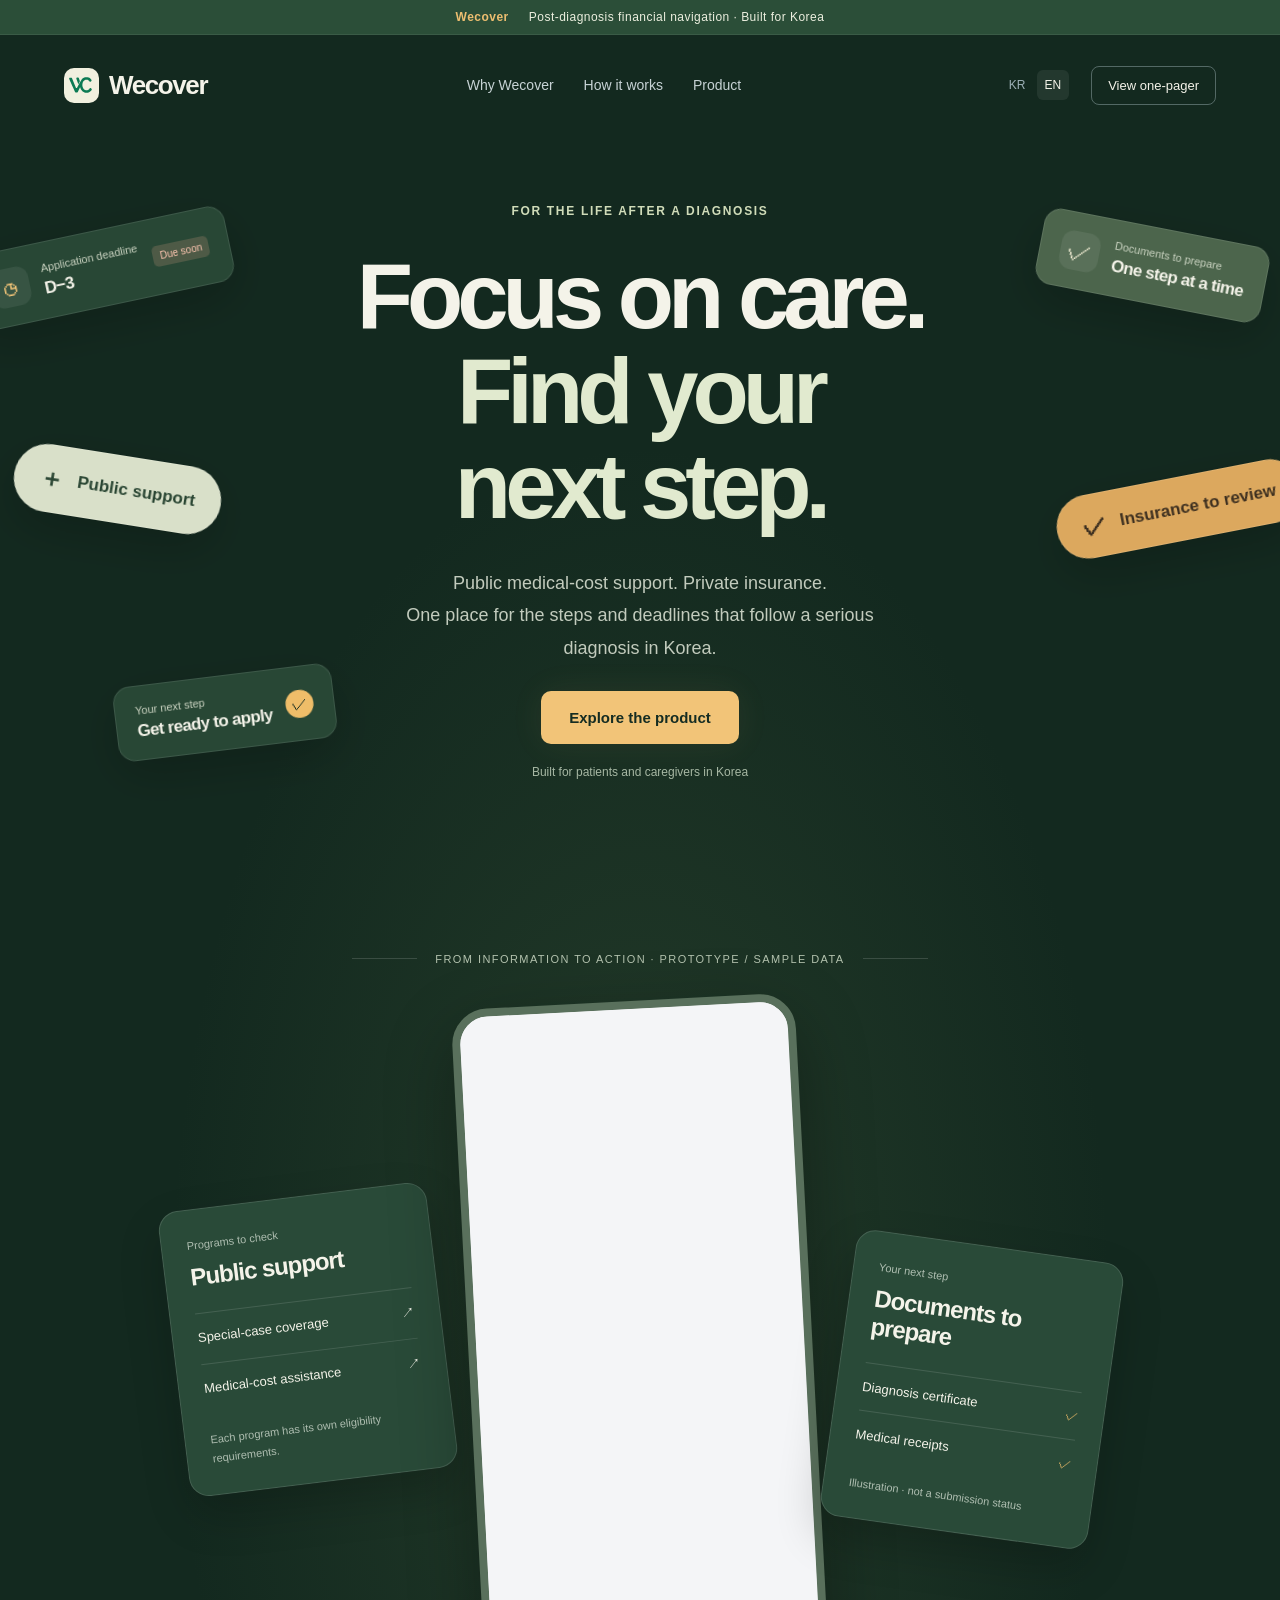
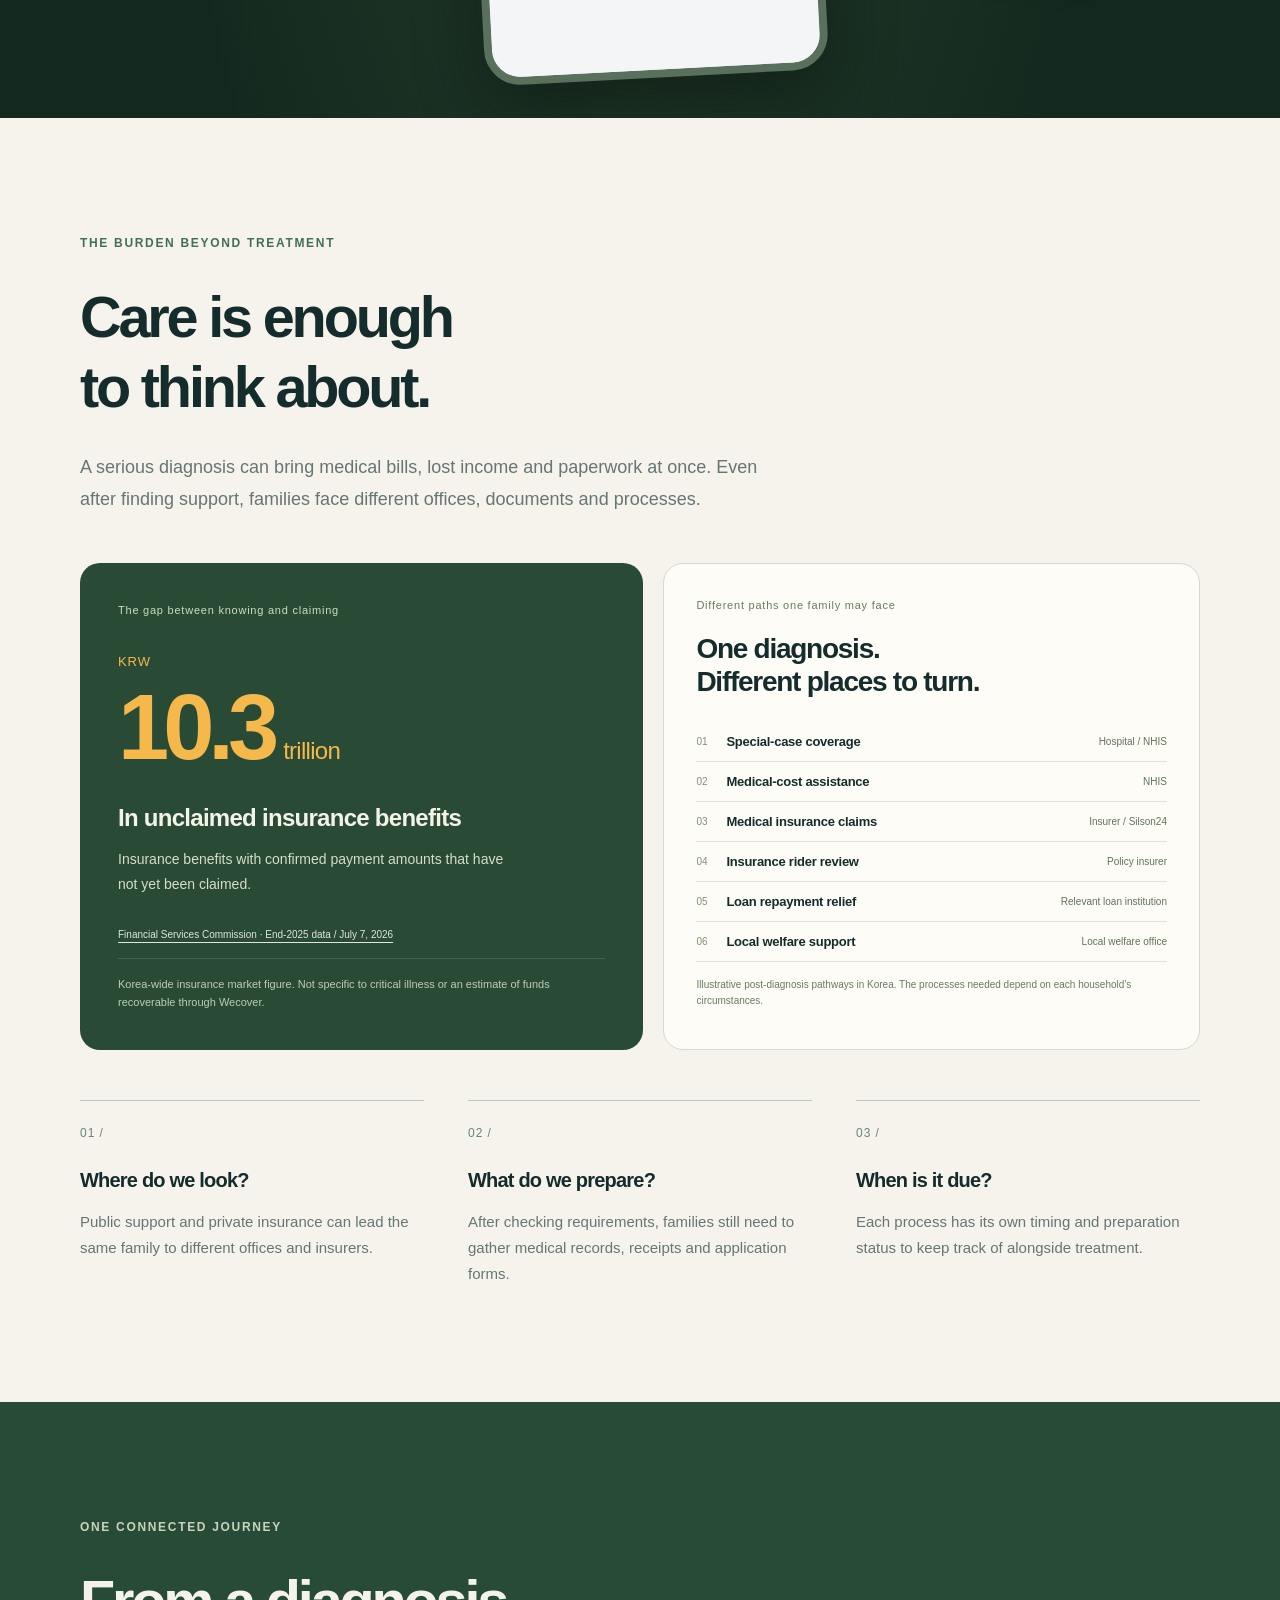
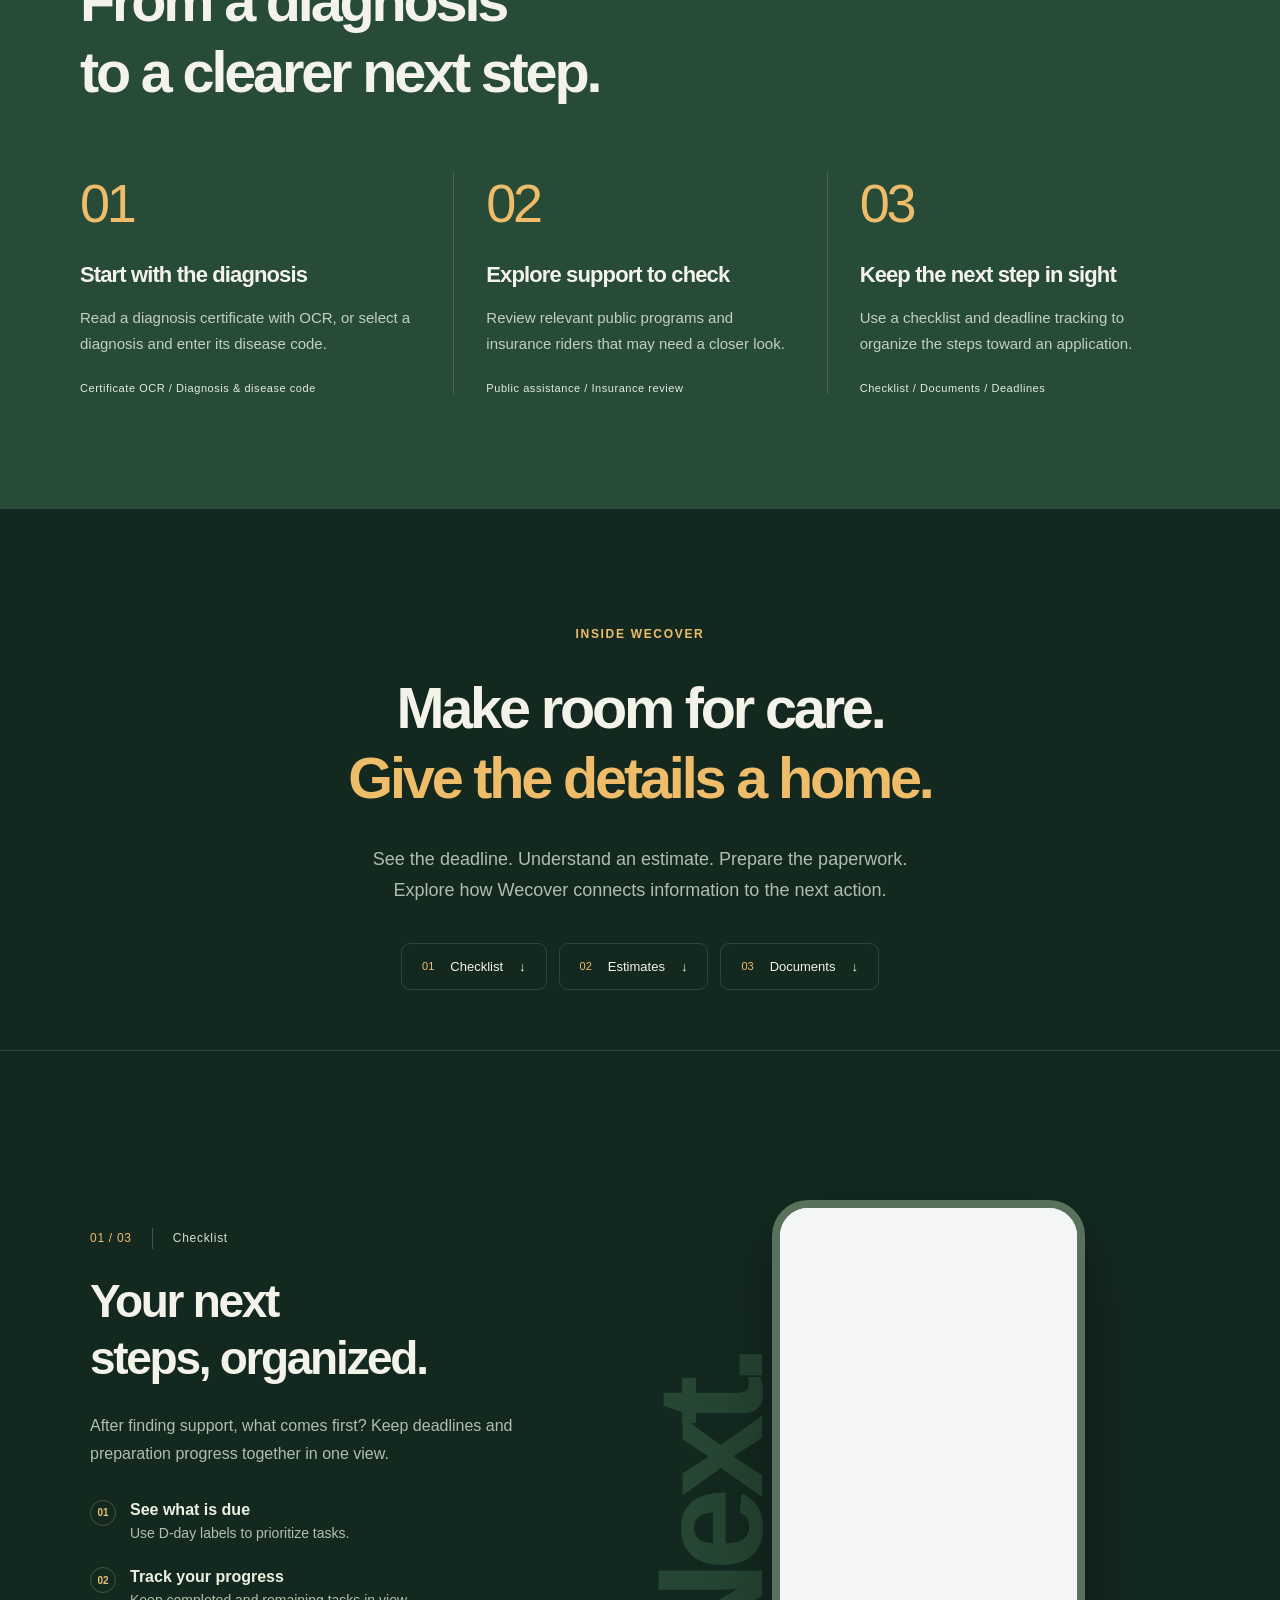
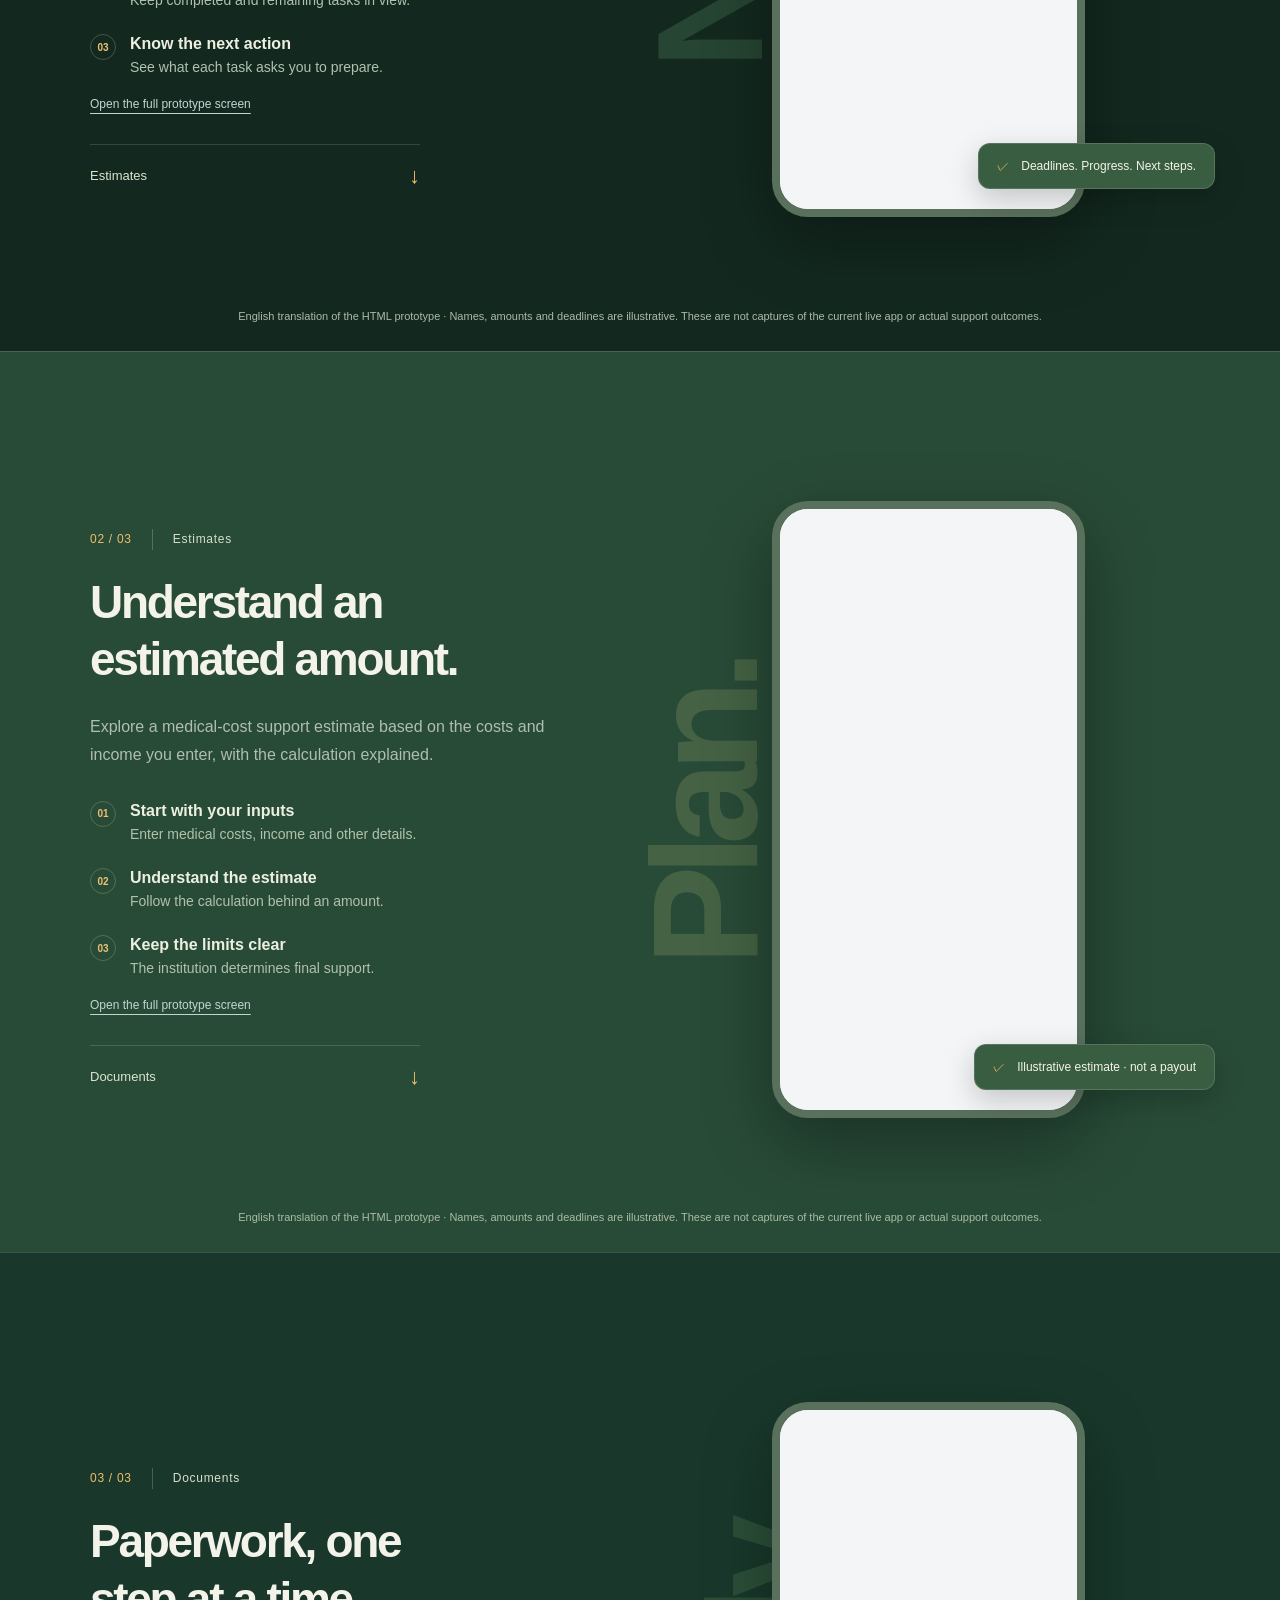
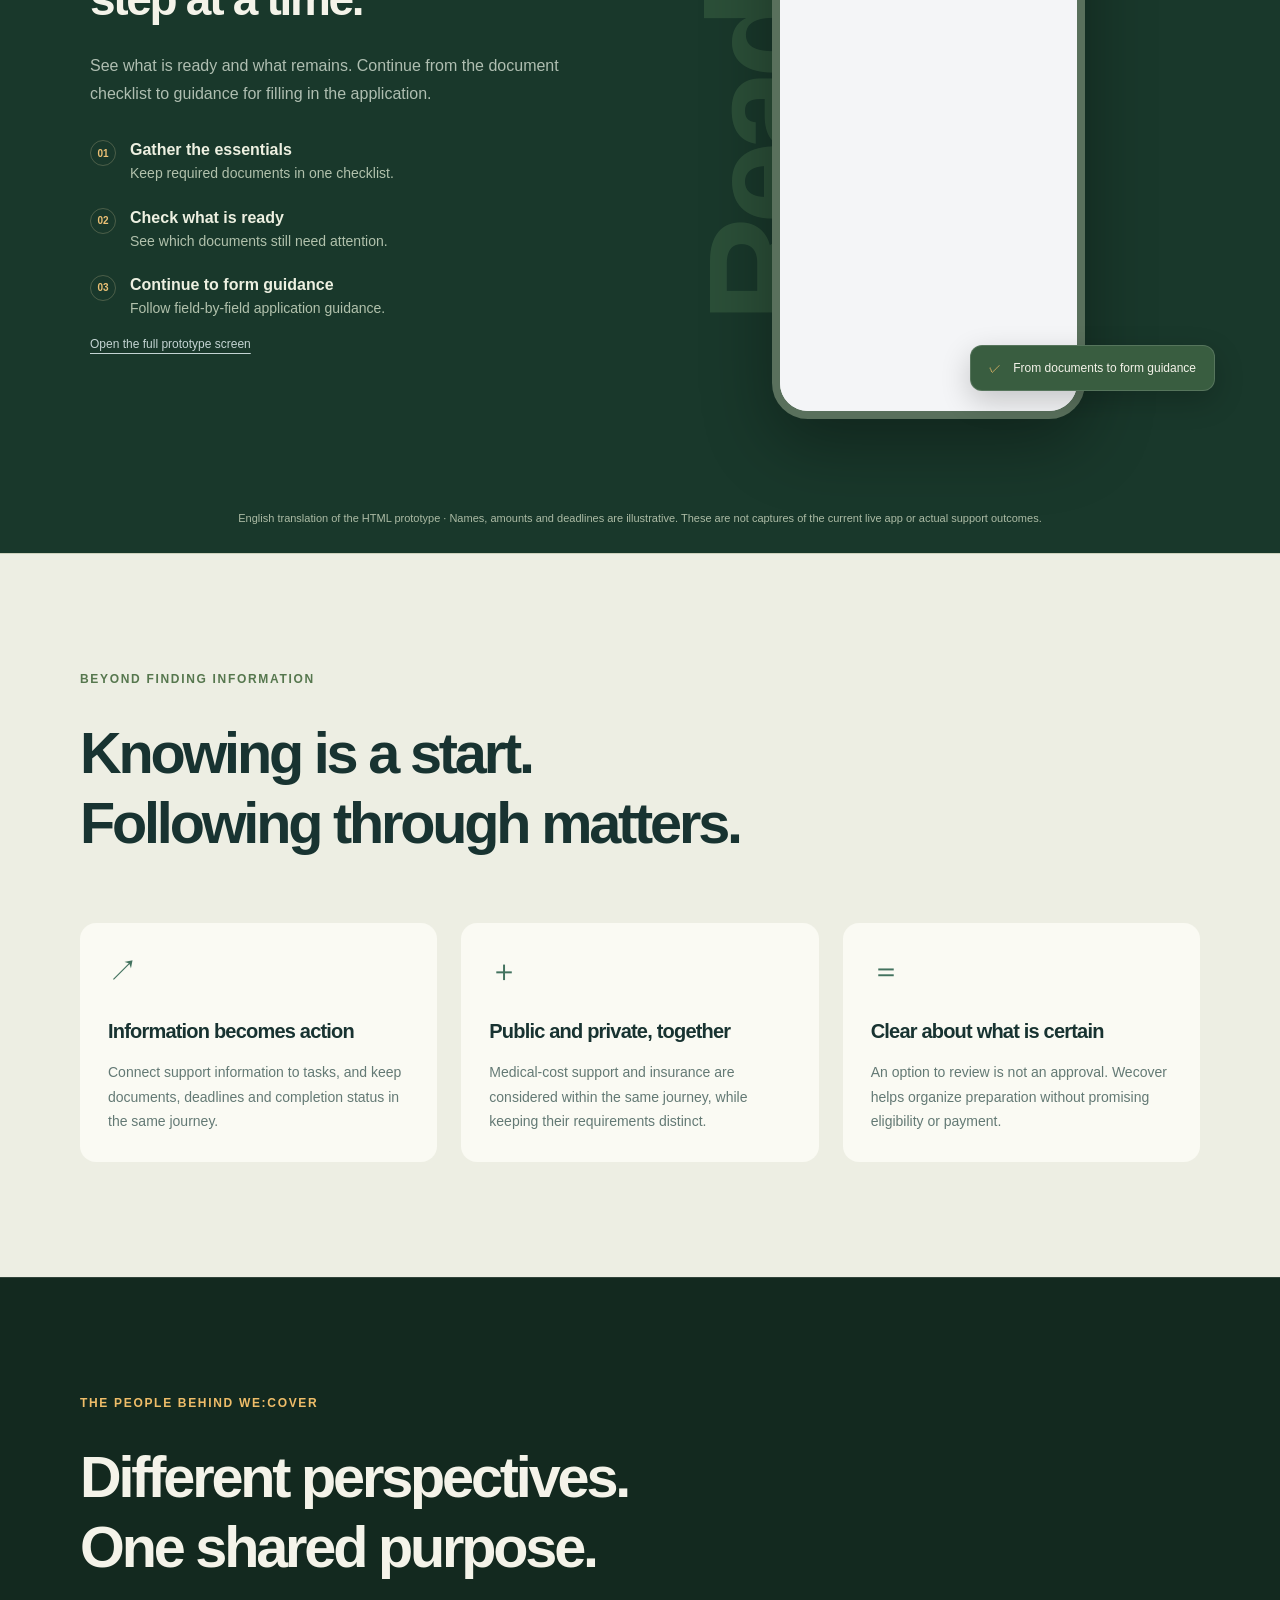
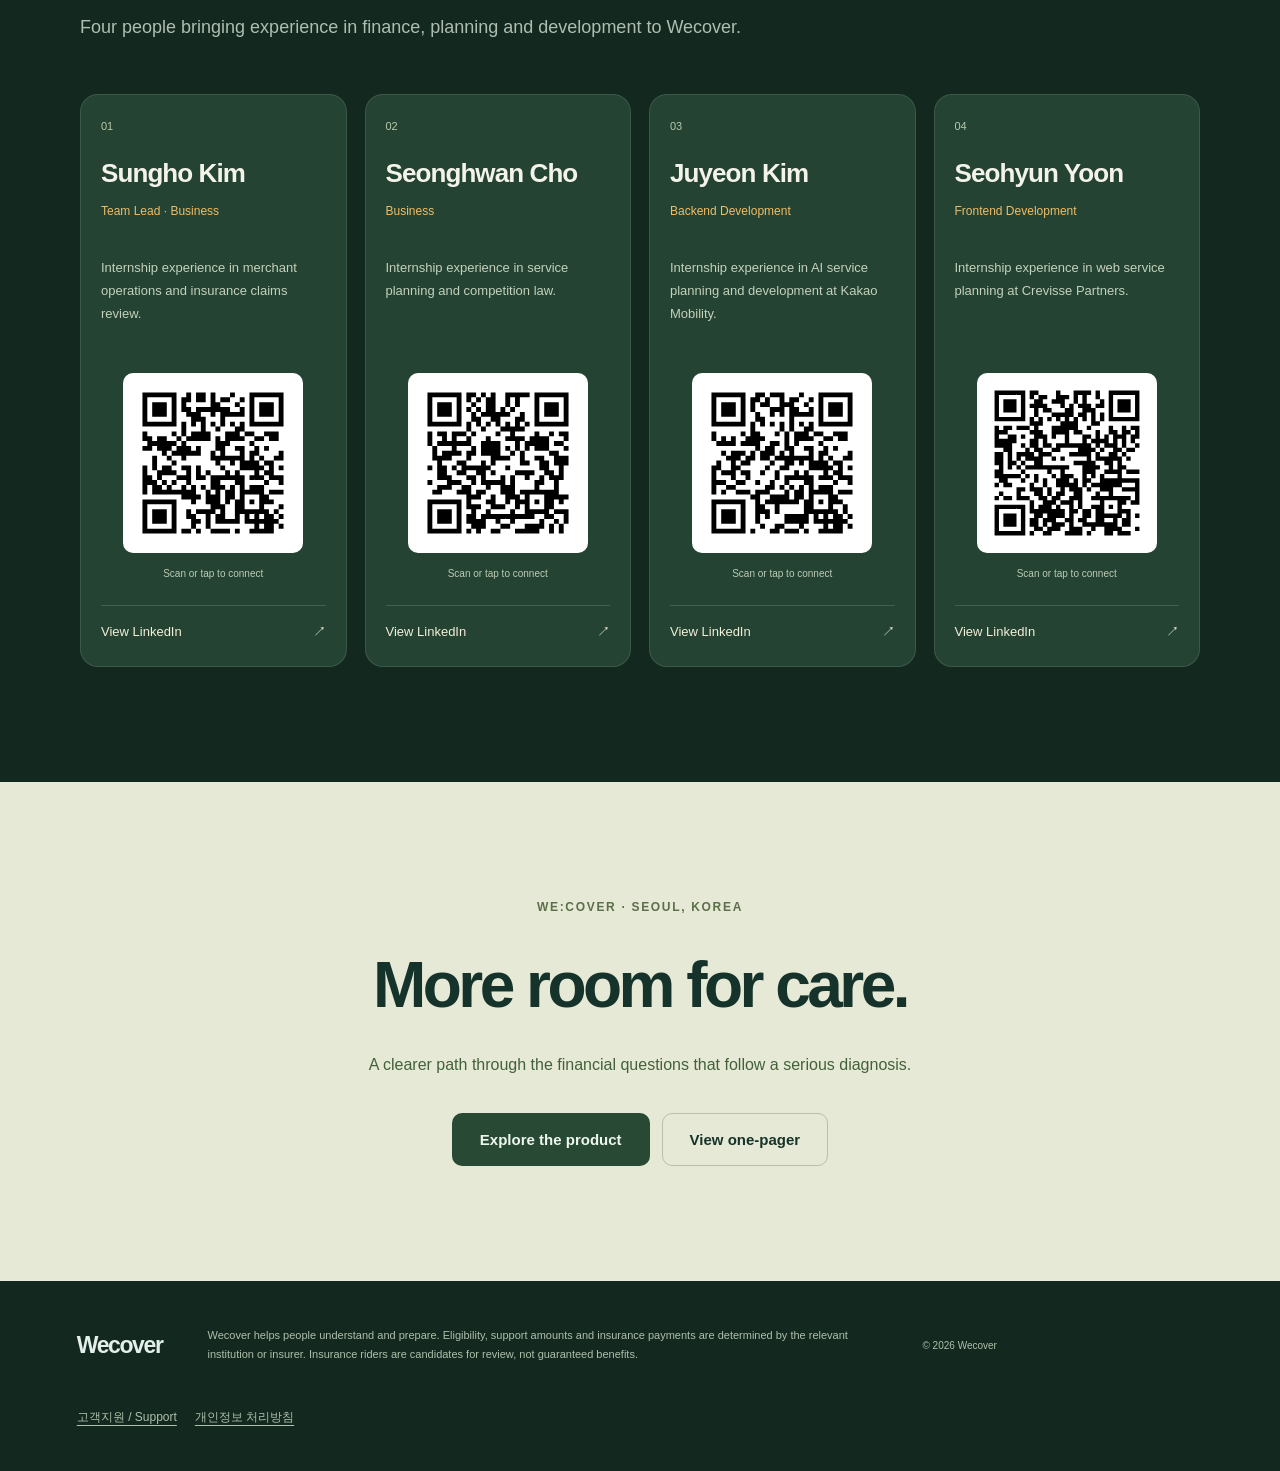
==== commit 4601d223: "Add Korean app support and privacy policy pages" ====
--- a/index.html
+++ b/index.html
@@ -1,8 +1,8 @@
 <!doctype html>
-<html lang="ko"><head><meta charset="utf-8"><meta name="viewport" content="width=device-width,initial-scale=1"><meta name="theme-color" content="#071c22"><meta name="description" content="위커버, 진단 이후 다음 할 일을."><title>We:Cover</title><link rel="stylesheet" href="style.css"><script defer src="content.js"></script></head><body>
+<html lang="ko"><head><meta charset="utf-8"><meta name="viewport" content="width=device-width,initial-scale=1"><meta name="theme-color" content="#071c22"><meta name="description" content="위커버, 진단 이후 다음 할 일을."><title>Wecover</title><link rel="stylesheet" href="style.css"><script defer src="content.js"></script></head><body>
 <a class="skip" href="#main" data-t="skip">본문으로 이동</a>
-<div class="event-bar"><b>WE:COVER</b><span data-t="event"></span></div>
-<header class="nav"><a class="brand" href="#" aria-label="WeCover home"><span class="brand-mark"><img src="assets/wecover-mark.svg" alt="" width="27" height="22"></span>We:Cover</a><nav aria-label="Main"><a href="#why" data-t="navWhy"></a><a href="#how" data-t="navHow"></a><a href="#product" data-t="navProduct"></a></nav><div class="nav-actions"><div class="language" aria-label="Language"><button data-lang="ko">KR</button><button data-lang="en">EN</button></div><a class="nav-cta onepager-link" href="?view=onepager&amp;lang=ko" data-t="onepager"></a></div></header>
+<div class="event-bar"><b>Wecover</b><span data-t="event"></span></div>
+<header class="nav"><a class="brand" href="#" aria-label="Wecover home"><span class="brand-mark"><img src="assets/wecover-mark.svg" alt="" width="27" height="22"></span>Wecover</a><nav aria-label="Main"><a href="#why" data-t="navWhy"></a><a href="#how" data-t="navHow"></a><a href="#product" data-t="navProduct"></a></nav><div class="nav-actions"><div class="language" aria-label="Language"><button data-lang="ko">KR</button><button data-lang="en">EN</button></div><a class="nav-cta onepager-link" href="?view=onepager&amp;lang=ko" data-t="onepager"></a></div></header>
 <main id="main"><section class="hero" aria-labelledby="hero-title"><div class="orbit" aria-hidden="true"><div class="float-card card-a"><span class="mini-icon">◷</span><div><small data-t="floatDue"></small><strong>D−3</strong></div><span class="tag coral" data-t="floatSoon"></span></div><div class="float-card card-b"><span class="mini-icon">✓</span><div><small data-t="floatDocs"></small><strong data-t="floatReady"></strong></div></div><div class="float-pill card-c"><span>＋</span><span data-t="scope1"></span></div><div class="float-pill card-d"><span>✓</span><span data-t="floatInsurance"></span></div><div class="float-card card-e"><div><small data-t="floatNext"></small><strong data-t="floatTask"></strong></div><span class="check">✓</span></div></div>
 <div class="hero-copy"><p class="eyebrow" data-t="eyebrow"></p><h1 id="hero-title" data-t="heroTitle"></h1><p class="hero-body" data-t="heroBody"></p><a class="button mint" href="#product" data-t="heroCta"></a><p class="hero-note" data-t="heroNote"></p></div>
 <div class="hero-preview"><div class="preview-label"><i></i><span data-t="previewLabel"></span><i></i></div><div class="preview-screens"><div class="preview-side"><span data-t="previewSupport"></span><strong data-t="scope1"></strong><div class="mini-row"><span data-t="supportA"></span><span>↗</span></div><div class="mini-row"><span data-t="supportB"></span><span>↗</span></div><p data-t="supportNote"></p></div><div class="phone hero-phone"><iframe src="screens/19.html" title="위커버 기한 임박 체크리스트 HTML 프로토타입" sandbox tabindex="-1"></iframe></div><div class="preview-side preview-right"><span data-t="floatNext"></span><strong data-t="floatDocs"></strong><div class="mini-row"><span data-t="docA"></span><span class="mint-text">✓</span></div><div class="mini-row"><span data-t="docB"></span><span class="mint-text">✓</span></div><p data-t="sample"></p></div></div></div></section>
@@ -14,4 +14,4 @@
 <section class="trust section" id="trust"><p class="eyebrow" data-t="trustEyebrow"></p><h2 data-t="trustTitle"></h2><div class="trust-grid"><article><span class="trust-symbol">↗</span><h3 data-t="trust1Title"></h3><p data-t="trust1Body"></p></article><article><span class="trust-symbol">＋</span><h3 data-t="trust2Title"></h3><p data-t="trust2Body"></p></article><article><span class="trust-symbol">＝</span><h3 data-t="trust3Title"></h3><p data-t="trust3Body"></p></article></div></section>
 <section class="team section" id="team" aria-labelledby="team-title"><p class="eyebrow" data-t="teamEyebrow"></p><h2 id="team-title" data-t="teamTitle"></h2><p class="lead" data-t="teamBody"></p><div class="team-grid"><article class="team-card"><span class="team-index" aria-hidden="true">01</span><h3 data-t="team0Name"></h3><p class="team-role" data-t="team0Role"></p><p class="team-bio" data-t="team0Bio"></p><a class="team-qr" href="https://www.linkedin.com/in/sunghokim0813/" target="_blank" rel="noopener noreferrer" aria-label="Sungho Kim LinkedIn"><img src="assets/team/sungho-kim-qr.svg" width="180" height="180" loading="lazy" alt="Sungho Kim LinkedIn QR"></a><p class="team-scan" data-t="teamScan"></p><a class="team-link" href="https://www.linkedin.com/in/sunghokim0813/" target="_blank" rel="noopener noreferrer"><span data-t="teamConnect"></span><span aria-hidden="true">↗</span></a></article><article class="team-card"><span class="team-index" aria-hidden="true">02</span><h3 data-t="team1Name"></h3><p class="team-role" data-t="team1Role"></p><p class="team-bio" data-t="team1Bio"></p><a class="team-qr" href="https://www.linkedin.com/in/seonghwan-cho/" target="_blank" rel="noopener noreferrer" aria-label="Seonghwan Cho LinkedIn"><img src="assets/team/seonghwan-cho-qr.svg" width="180" height="180" loading="lazy" alt="Seonghwan Cho LinkedIn QR"></a><p class="team-scan" data-t="teamScan"></p><a class="team-link" href="https://www.linkedin.com/in/seonghwan-cho/" target="_blank" rel="noopener noreferrer"><span data-t="teamConnect"></span><span aria-hidden="true">↗</span></a></article><article class="team-card"><span class="team-index" aria-hidden="true">03</span><h3 data-t="team2Name"></h3><p class="team-role" data-t="team2Role"></p><p class="team-bio" data-t="team2Bio"></p><a class="team-qr" href="https://www.linkedin.com/in/juyeoneee128/" target="_blank" rel="noopener noreferrer" aria-label="Juyeon Kim LinkedIn"><img src="assets/team/juyeon-kim-qr.svg" width="180" height="180" loading="lazy" alt="Juyeon Kim LinkedIn QR"></a><p class="team-scan" data-t="teamScan"></p><a class="team-link" href="https://www.linkedin.com/in/juyeoneee128/" target="_blank" rel="noopener noreferrer"><span data-t="teamConnect"></span><span aria-hidden="true">↗</span></a></article><article class="team-card"><span class="team-index" aria-hidden="true">04</span><h3 data-t="team3Name"></h3><p class="team-role" data-t="team3Role"></p><p class="team-bio" data-t="team3Bio"></p><a class="team-qr" href="https://www.linkedin.com/in/%EC%84%9C%ED%98%84-%EC%9C%A4-707247322/" target="_blank" rel="noopener noreferrer" aria-label="Seohyun Yoon LinkedIn"><img src="assets/team/seohyun-yoon-qr.svg" width="180" height="180" loading="lazy" alt="Seohyun Yoon LinkedIn QR"></a><p class="team-scan" data-t="teamScan"></p><a class="team-link" href="https://www.linkedin.com/in/%EC%84%9C%ED%98%84-%EC%9C%A4-707247322/" target="_blank" rel="noopener noreferrer"><span data-t="teamConnect"></span><span aria-hidden="true">↗</span></a></article></div></section>
 <section class="closing section"><p class="eyebrow" data-t="closingEyebrow"></p><h2 data-t="closingTitle"></h2><p data-t="closingBody"></p><div class="closing-actions"><a class="button dark" href="#product" data-t="heroCta"></a><a class="button outline onepager-link" href="?view=onepager&amp;lang=ko" data-t="onepager"></a><button class="button outline" id="print-button" data-t="print"></button></div></section></main>
-<footer><a class="brand" href="#">We:Cover</a><p data-t="footer"></p><span>© 2026 We:Cover</span></footer><noscript>위커버는 한국의 환자와 보호자를 위한 의료비 지원 내비게이션입니다. KR/EN 소개를 보려면 JavaScript를 활성화해 주세요.</noscript></body></html>
+<footer><a class="brand" href="#">Wecover</a><p data-t="footer"></p><span>© 2026 Wecover</span><nav class="support-links" aria-label="App support"><a href="/support.html">고객지원 / Support</a><a href="/privacy.html">개인정보 처리방침</a></nav></footer><noscript>위커버는 한국의 환자와 보호자를 위한 의료비 지원 내비게이션입니다. KR/EN 소개를 보려면 JavaScript를 활성화해 주세요.</noscript></body></html>
--- a/style.css
+++ b/style.css
@@ -29,3 +29,5 @@
 @media(max-width:600px){.team-grid{grid-template-columns:1fr;gap:18px;margin-top:32px}.team-card{padding:26px}.team-index{margin-bottom:18px}.team-bio{min-height:0;max-width:330px}.team-qr{width:180px}.team-scan{font-size:11px}.team-link{padding-top:18px}.team-card h3{font-size:28px}}
 .onepager .team .lead,.onepager .team-bio,.onepager .team-qr,.onepager .team-scan,.onepager .team-index{display:none}.onepager .team-grid{margin-top:22px}.onepager .team-card{padding:18px}.onepager .team-card h3{font-size:20px}.onepager .team-role{min-height:0}.onepager .team-link{font-size:11px}
 @media print{.team .lead,.team-bio,.team-qr,.team-scan,.team-index{display:none!important}.team-grid,.onepager .team-grid{grid-template-columns:repeat(4,1fr);gap:4mm;margin-top:10px}.team-card,.onepager .team-card{padding:0;border:0;border-radius:0;background:transparent}.team-card h3,.onepager .team-card h3{font-size:11px}.team-role{font-size:8px;color:#376342;margin-top:5px;min-height:0}.team-link,.onepager .team-link{font-size:8px;margin-top:6px;padding-top:0;border:0;color:#376342}}
+
+footer{flex-wrap:wrap}footer .support-links{display:flex;gap:18px;flex-wrap:wrap;font-size:12px}footer .support-links a{color:inherit;text-decoration:underline;text-underline-offset:4px}
